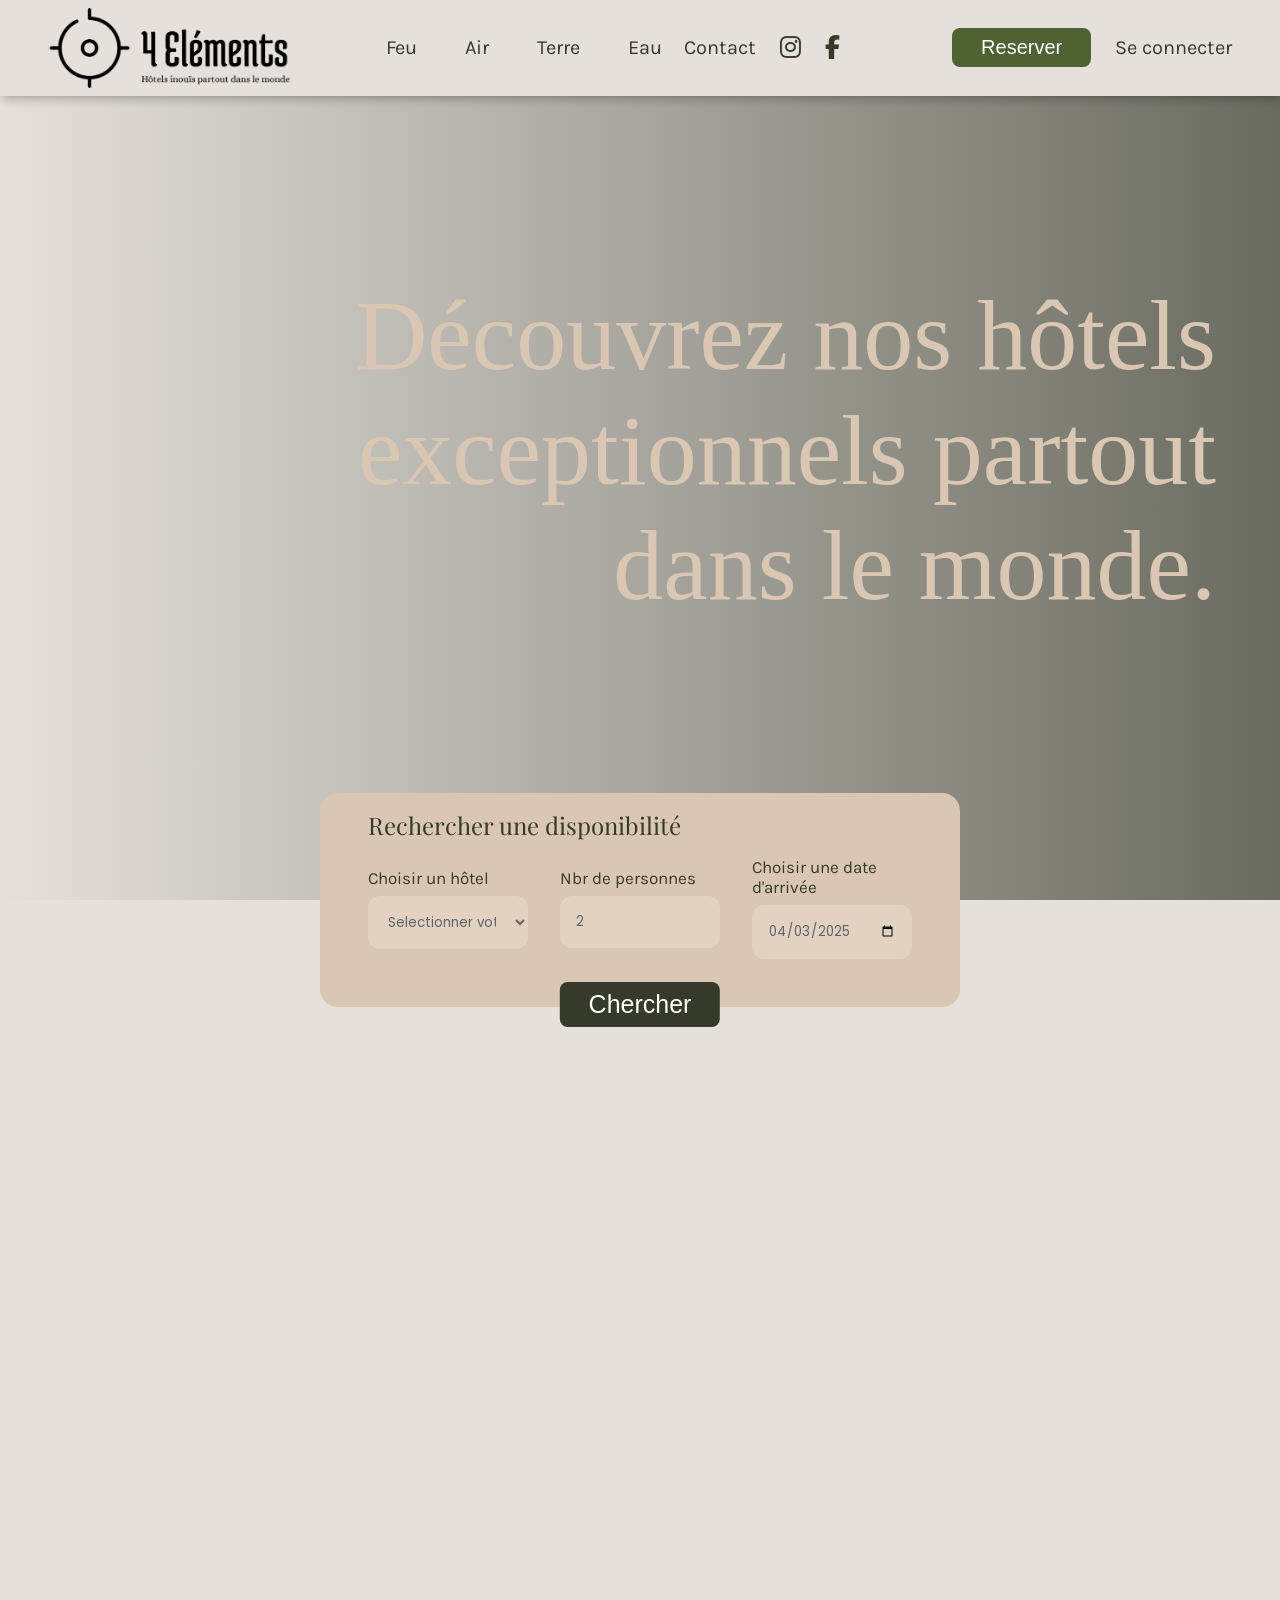
==== index.html @ 70a09e42 "Premier commit" ====
<!DOCTYPE html>
<html lang="fr">

<head>
	<meta charset="UTF-8">
	<meta name="viewport" content="width=device-width, initial-scale=1.0">
	<title>Examen final Front-End</title>
	<meta name="description" content="Découvrez les hôtels d'exceptions 4 Éléments.">
	<link rel="icon" href="assets/favicon.ico" type="image/x-icon" />
	<link rel="stylesheet" href="assets/css/main.css">
	<link rel="icon" href="./assets/images/ui/favicon.svg" type="image/svg+xml">
	<link rel="stylesheet" href="https://cdnjs.cloudflare.com/ajax/libs/font-awesome/6.5.0/css/all.min.css">

</head>

<body>
	<header id="header">
		<div class="header-left">
			<img src="./assets/images/ui/logo-noir.png" alt="logo (4 elements hotels inouïs partout dans le monde) de couleur noir" title="Retour à l'accueil">
			
			<div class="burger" id="burger-btn" aria-label="Menu mobile" aria-expanded="false">
				<span></span>
				<span></span>
				<span></span>
			</div>
		  
			<nav>
				<div class="close-btn">&times;</div>
			  	<ul>
					<li><a href="./pages/feu.html" title="Hotel Feu">Feu</a></li>
					<li><a href="./pages/air.html" title="Hotel Air">Air</a></li>
					<li><a href="./pages/terre.html" title="Hotel Terre">Terre</a></li>
					<li><a href="./pages/eau.html" title="Hotel Eau">Eau</a></li>
			  	</ul>
			</nav>
		</div>
		  
		<div class="header-right">
			<div class="social">
				<a href="./pages/contact.html" title="Nous contacter">Contact</a>
				<a href="#" title="Suivez-nous sur Instagram"><i class="fab fa-instagram"></i></a>
				<a href="#" title="Rejoignez-nous sur Facebook"><i class="fab fa-facebook-f"></i></a>
			</div>
			<div class="user-action">
				<button class="secondary-btn">Reserver</button>
				<a href="#">Se connecter</a>
			</div>
		</div>
	</header>

	<main>

		<section class="hero">
			<div class="container">
				<video autoplay muted loop id="hero-video">
					<source src="./assets/video/home.mp4">
				</video>
				<div class="title">
					<h1>Découvrez nos hôtels exceptionnels partout dans le monde.</h1>	
				</div>
			</div>

			<div class="hero-search">
				<div class="serch-box">
					<h2><strong>Rechercher une disponibilité</strong></h2>
					<form action="">
						<div class="form-group">
						<label for="hotel">Choisir un hôtel</label>
						<select name="hotel" id="hotel">
							<option value="" disabled selected hidden>Selectionner votre Hotel</option>
							<option value="terre">Hôtel feu</option>
							<option value="air">Hôtel air</option>
							<option value="terre">Hôtel terre</option>
							<option value="eau">Hôtel eau</option>
						</select>
						</div>
					
						<div class="form-group">
						<label for="persons" id="personnes">Nbr de personnes</label>
						<input type="number" id="persons" name="persons" value="2" min="1">
						</div>
					
						<div class="form-group">
						<label for="arrival">Choisir une date d'arrivée</label>
						<input type="date" id="arrival" name="arrival" value="2025-04-03">
						</div>
					</form>
					<button type="submit" class="primary-btn">Chercher</button>
				</div>
			</div>
	</section>


	</main>

	<script src="./script.js"></script>

</body>

</html>
---- assets/css/main.css ----
@font-face {
  font-family: "Karla";
  src: url("../../assets/fonts/Karla/Karla-VariableFont_wght.ttf");
}
@font-face {
  font-family: "Karla-Italic";
  src: url("../../assets/fonts/Playfair-Display/PlayfairDisplay-Italic-VariableFont_wght.ttf");
}
@font-face {
  font-family: "Playfair";
  src: url("../../assets/fonts/Playfair-Display/PlayfairDisplay-VariableFont_wght.ttf");
}
@font-face {
  font-family: "Playfair-Italic";
  src: url("../../assets/fonts/Playfair-Display/PlayfairDisplay-Italic-VariableFont_wght.ttf");
}
@font-face {
  font-family: "Poppins";
  src: url("../../assets/fonts/Poppins/Poppins-Regular.ttf");
}
* {
  margin: 0;
  padding: 0;
  box-sizing: border-box;
  font-weight: normal;
  text-decoration: none;
}

a {
  color: inherit;
}

body {
  color: #363A2B;
  background-color: #E5E0DC;
}

header {
  display: flex;
  flex-direction: row;
  justify-content: space-between;
  align-items: center;
  gap: 0;
  font-family: "Karla";
  font-size: 20px;
  color: #363A2B;
  position: fixed;
  top: 0;
  width: 100%;
  z-index: 1000;
  padding: 0.5rem 3rem;
  background-color: #E5E0DC;
  box-shadow: 2px 2px 10px rgba(0, 0, 0, 0.3);
  transition: transform 0.3s ease;
}
header.hide {
  transform: translateY(-100%);
}
header .header-left {
  display: flex;
  flex-direction: row;
  justify-content: center;
  align-items: center;
  gap: 3rem;
}
header .header-left img {
  max-height: 80px;
}
header .header-left nav ul {
  display: flex;
  flex-direction: row;
  justify-content: space-between;
  align-items: center;
  gap: 3rem;
}
header .header-left nav ul li {
  list-style: none;
}
header .header-left nav ul li a {
  position: relative;
  text-decoration: none;
  color: inherit;
  transition: color 0.3s ease;
}
header .header-left nav ul li a::after {
  content: "";
  position: absolute;
  bottom: -2px;
  left: 0;
  width: 0;
  height: 2px;
  background-color: #4F6234;
  transition: width 0.5s ease;
}
header .header-left nav ul li a:hover::after {
  width: 100%;
}
header .header-left .close-btn {
  display: none;
}
header .header-right {
  display: flex;
  flex-direction: row;
  justify-content: center;
  align-items: center;
  gap: 7rem;
}
header .header-right .social {
  display: flex;
  flex-direction: row;
  justify-content: center;
  align-items: center;
  gap: 1.5rem;
}
header .header-right .social a {
  text-decoration: none;
}
header .header-right .social a i {
  font-size: 1.5rem;
}
header .header-right .user-action {
  display: flex;
  flex-direction: row;
  justify-content: center;
  align-items: center;
  gap: 1.5rem;
}
header .header-right a {
  position: relative;
  text-decoration: none;
  color: inherit;
  transition: color 0.3s ease;
}
header .header-right a::after {
  content: "";
  position: absolute;
  bottom: -2px;
  left: 0;
  width: 0;
  height: 2px;
  background-color: #4F6234;
  transition: width 0.5s ease;
}
header .header-right a:hover::after {
  width: 100%;
}

@media screen and (max-width: 1260px) {
  header {
    display: flex;
    flex-direction: row;
    justify-content: center;
    align-items: center;
    gap: 0;
    padding: 4rem;
    background: none;
    box-shadow: none;
  }
  header .header-left {
    width: 100%;
    justify-content: space-between;
  }
  header .header-left img {
    display: none;
  }
  header .header-left nav {
    position: fixed;
    top: 0;
    left: -100%;
    width: 30vw;
    background-color: #E5E0DC;
    transition: left 0.3s ease;
    padding: 3rem 2rem;
    z-index: 9999;
    border-top-right-radius: 25px;
    border-bottom-right-radius: 25px;
    display: flex;
    flex-direction: column;
    justify-content: flex-start;
    align-items: flex-start;
  }
  header .header-left nav ul {
    flex-direction: column;
    align-items: flex-start;
    width: 100%;
    margin-top: 3rem;
  }
  header .header-left nav ul li {
    width: 100%;
    margin-bottom: 2rem;
  }
  header .header-left nav ul li a {
    font-size: 2rem;
    display: block;
    color: #363A2B;
  }
  header .header-left .close-btn {
    align-self: flex-start;
    font-size: 3rem;
    cursor: pointer;
    color: #363A2B;
  }
  header .header-left .burger {
    display: block;
    cursor: pointer;
    z-index: 10000;
  }
  header .header-left .burger span {
    display: block;
    width: 25px;
    height: 3px;
    background-color: #E5E0DC;
    margin: 5px 0;
    transition: 0.3s;
  }
  header .header-left.open nav {
    left: 0;
  }
  header .header-right {
    color: #E5E0DC;
  }
  header .header-right a:first-child {
    display: none;
  }
  header .header-right .user-action {
    display: none;
  }
}
.hero-search {
  position: absolute;
  bottom: 0;
  left: 50%;
  transform: translate(-50%, 50%);
  background-color: #D9C7B3;
  border-radius: 18px;
  padding: 1rem 3rem;
  width: 50%;
  z-index: 2;
}
.hero-search .serch-box {
  position: relative;
}
.hero-search .serch-box h2 {
  font-family: "Playfair";
  margin-bottom: 1rem;
}
.hero-search .serch-box form {
  display: flex;
  flex-direction: row;
  justify-content: center;
  align-items: center;
  gap: 2rem;
}
.hero-search .serch-box form .form-group {
  display: flex;
  flex-direction: column;
  justify-content: center;
  align-items: flex-start;
  gap: 0.5rem;
  font-family: "Karla";
  font-size: 17px;
  flex: 1;
  margin-bottom: 2rem;
}
.hero-search .serch-box form .form-group select, .hero-search .serch-box form .form-group input {
  background-color: #E1D2C2;
  border: none;
  padding: 1rem;
  border-radius: 12px;
  width: 100%;
  color: #656366;
  font-family: "Poppins";
  transition: 0.3s ease;
}
.hero-search .serch-box form .form-group select:hover, .hero-search .serch-box form .form-group input:hover {
  box-shadow: 2px 2px 10px rgba(0, 0, 0, 0.3);
}
.hero-search .serch-box form .form-group select:first-of-type {
  cursor: pointer;
}

@media screen and (max-width: 768px) {
  .hero-search {
    width: 75%;
  }
  .hero-search .serch-box form {
    display: flex;
    flex-direction: column;
    justify-content: center;
    align-items: center;
    gap: 0;
  }
}
.primary-btn {
  background-color: #363A2B;
  border: none;
  padding: 0.5rem 1.8rem;
  border-radius: 8px;
  color: #FFFFFF;
  cursor: pointer;
  transition: color 0.3s ease, background-color 0.5s ease;
  position: absolute;
  bottom: 0;
  left: 50%;
  transform: translate(-50%, 80%);
  font-size: 25px;
}
.primary-btn:hover {
  background-color: #4F6234;
}

.secondary-btn {
  background-color: #4F6234;
  border: none;
  padding: 0.5rem 1.8rem;
  border-radius: 8px;
  color: #FFFFFF;
  font-size: 20px;
  cursor: pointer;
  transition: color 0.3s ease, background-color 0.5s ease;
}
.secondary-btn:hover {
  background-color: #363A2B;
}

.hero {
  position: relative;
  width: 100%;
  height: 100vh;
  margin-bottom: 100rem;
}
.hero #hero-video {
  position: absolute;
  width: 100%;
  height: 100%;
  object-fit: cover;
}
.hero::after {
  content: "";
  position: absolute;
  inset: 0;
  background: linear-gradient(to left, rgba(54, 58, 43, 0.7), rgba(0, 0, 0, 0));
  pointer-events: none;
  z-index: 1;
}
.hero .title {
  position: absolute;
  top: 50%;
  left: 50%;
  transform: translate(-40%, -50%);
  text-align: right;
  width: 75vw;
  color: white;
  z-index: 2;
}
.hero .title h1 {
  font-size: 100px;
  color: #D9C7B3;
}
.hero .title p {
  font-size: 1.5rem;
}

@media screen and (max-width: 768px) {
  .hero .title {
    left: 50%;
    transform: translate(-50%, -50%);
    text-align: center;
    width: 60vw;
    line-height: 1.5;
  }
  .hero .title h1 {
    font-size: 50px;
  }
}

/*# sourceMappingURL=main.css.map */
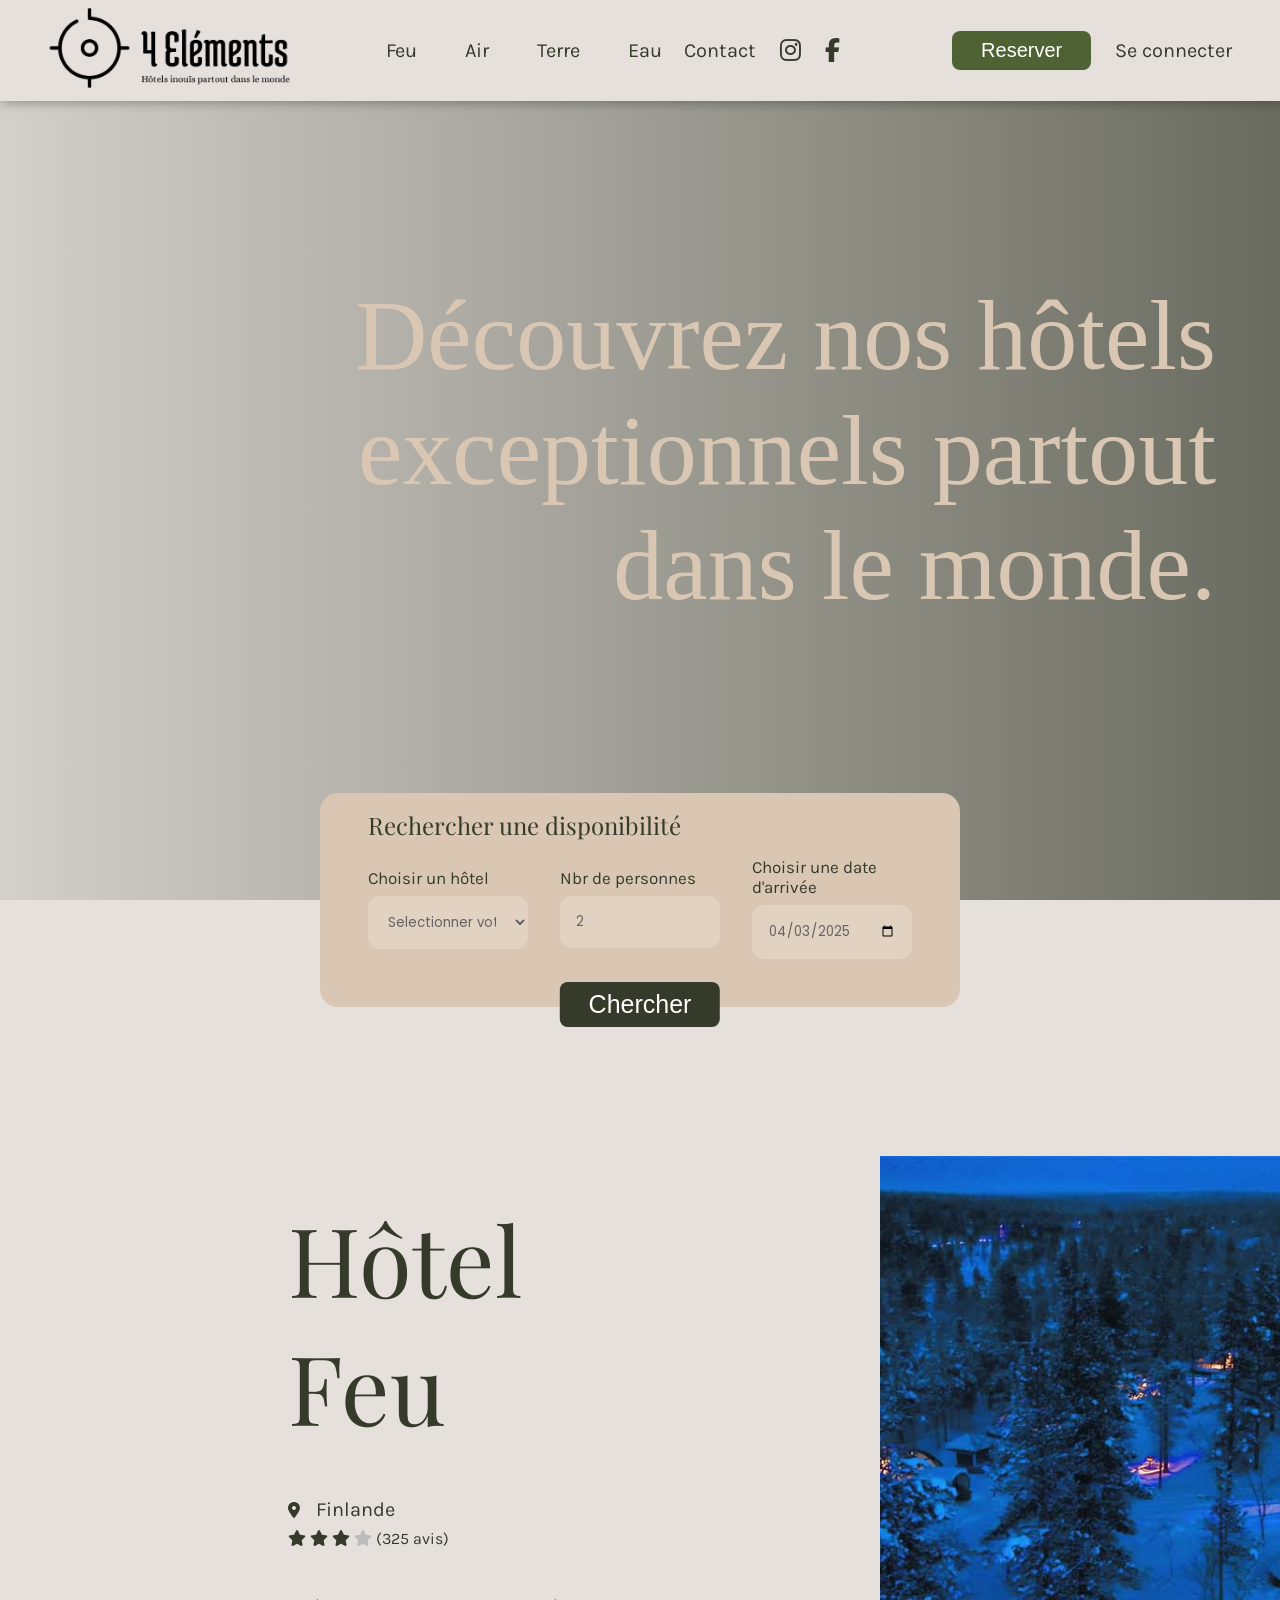
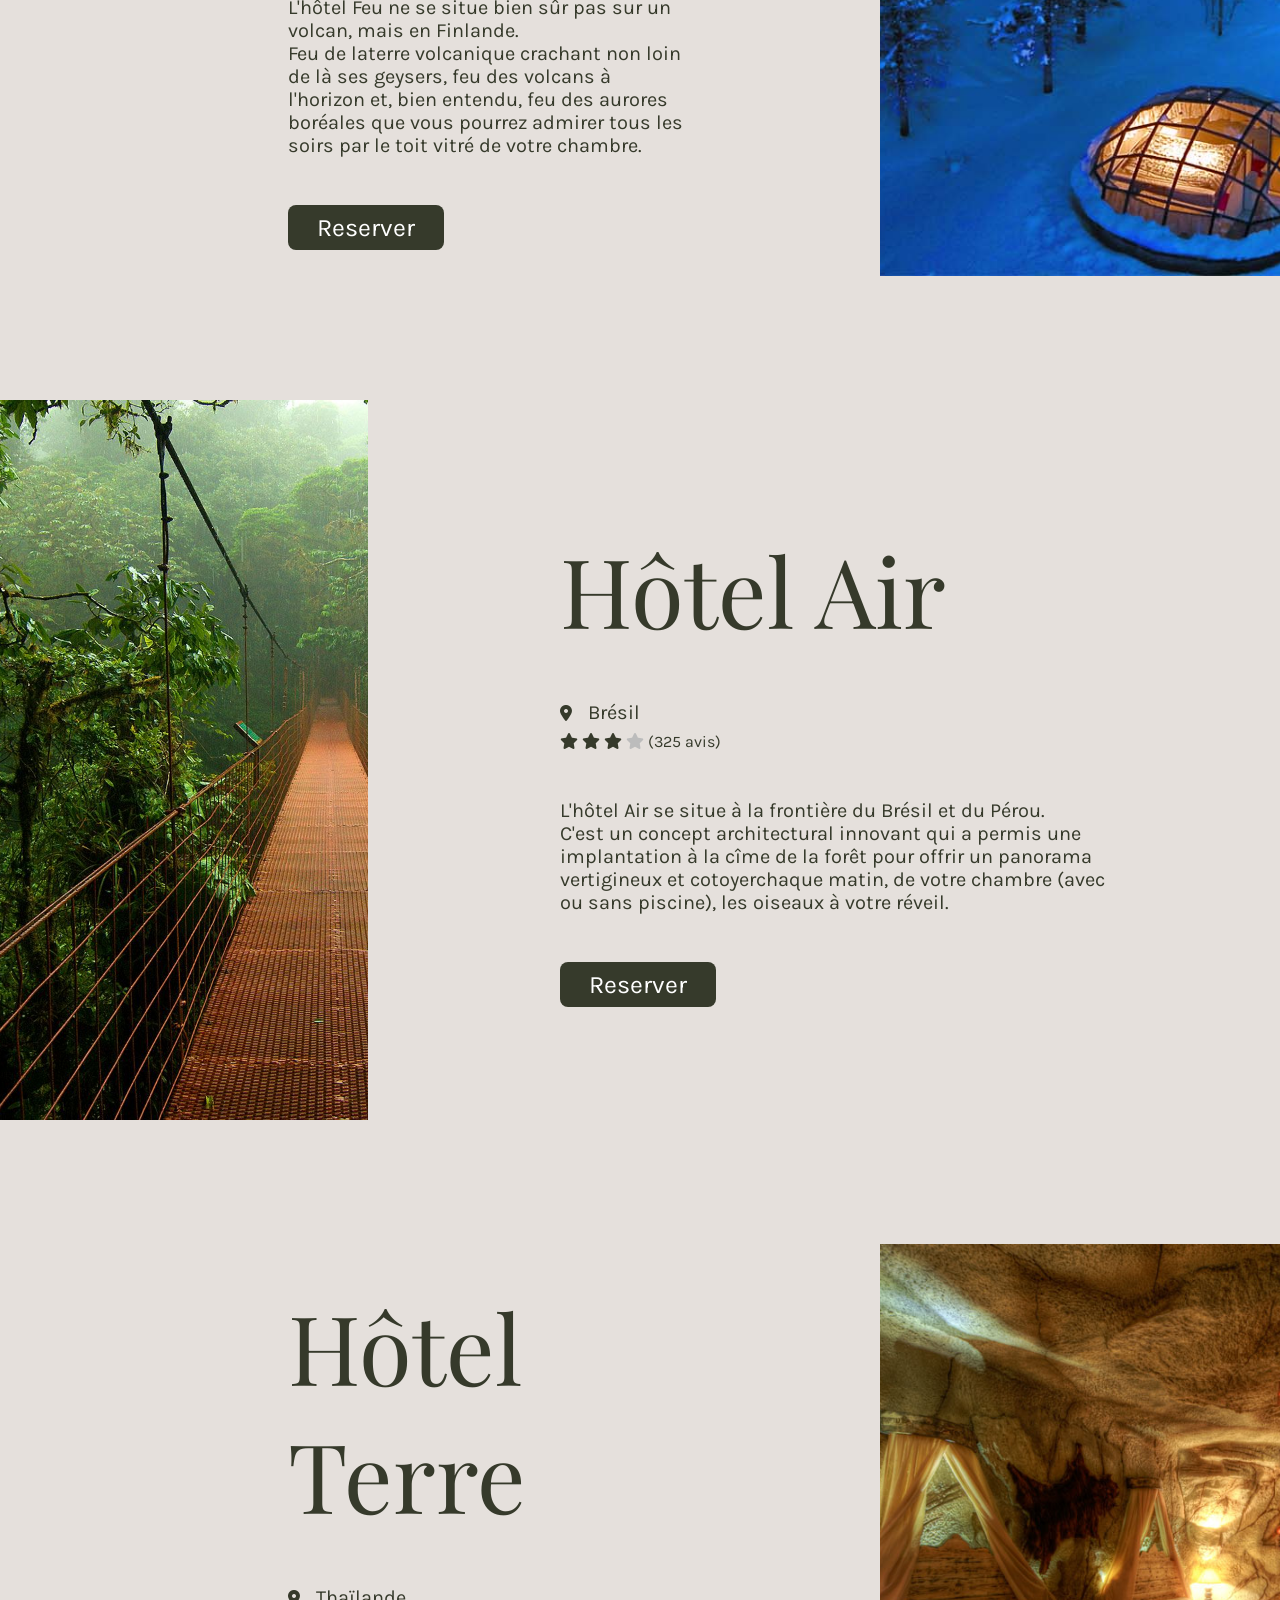
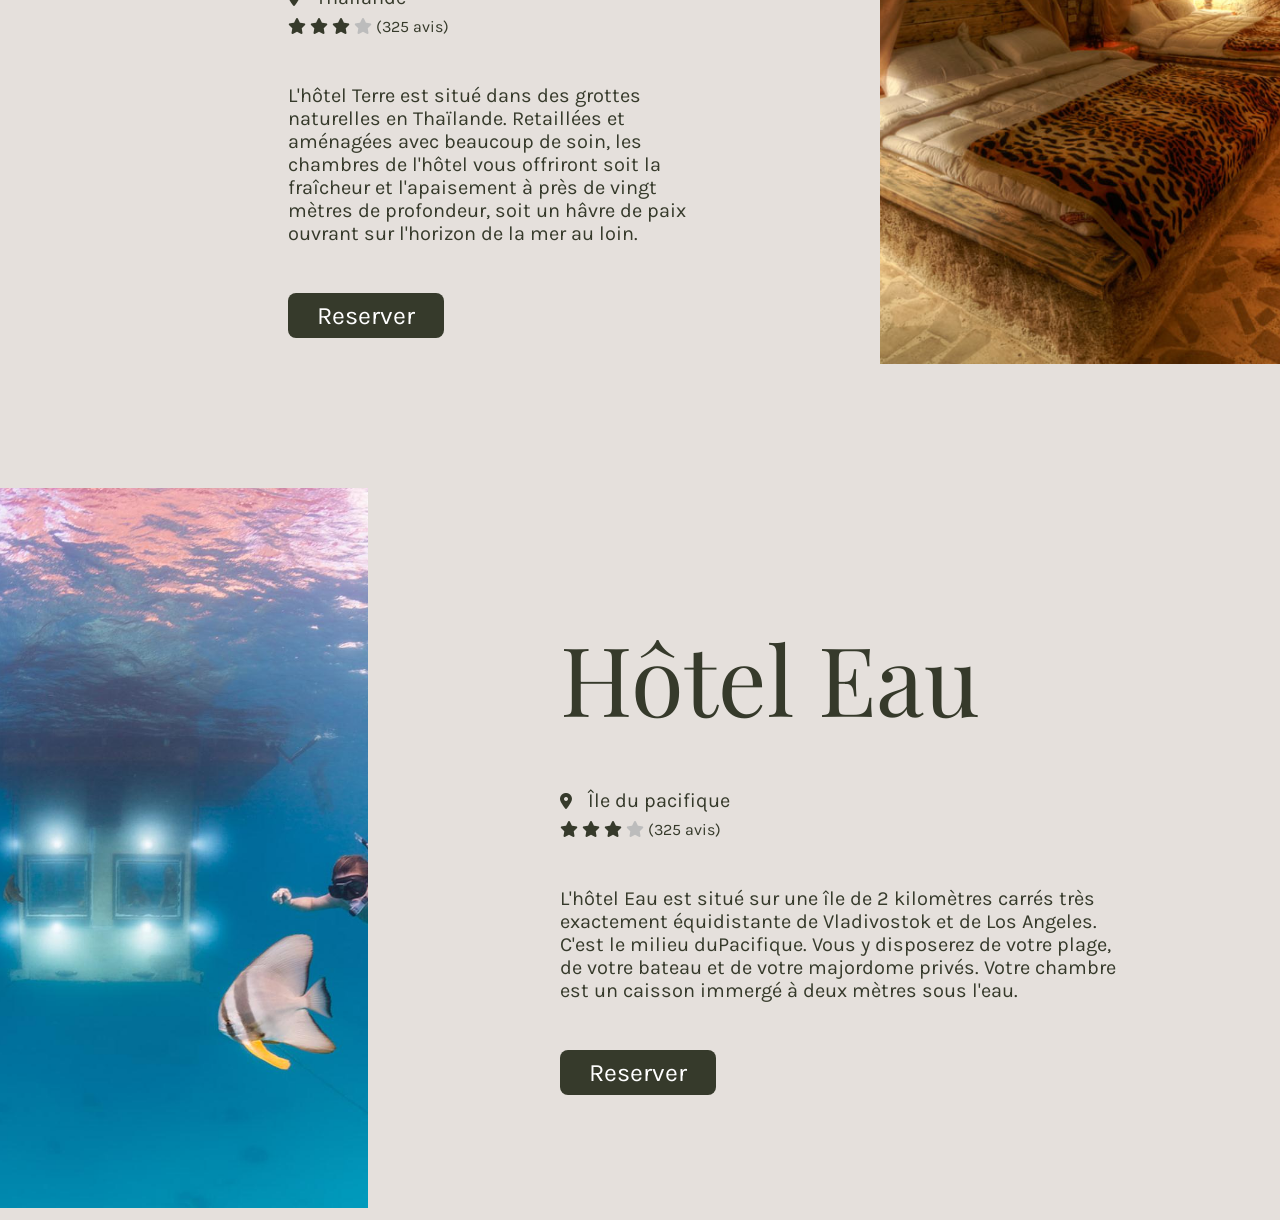
==== commit 59bdd5fe: "Avancement du projet 4 Éléments : correction du scroll horizontal, apparition de la scrollbar, fix a" ====
--- a/index.html
+++ b/index.html
@@ -16,7 +16,9 @@
 <body>
 	<header id="header">
 		<div class="header-left">
-			<img src="./assets/images/ui/logo-noir.png" alt="logo (4 elements hotels inouïs partout dans le monde) de couleur noir" title="Retour à l'accueil">
+			<a href="./index.html">
+				<img src="./assets/images/ui/logo-noir.png" alt="logo (4 elements hotels inouïs partout dans le monde) de couleur noir" title="Retour à l'accueil">
+			</a>
 			
 			<div class="burger" id="burger-btn" aria-label="Menu mobile" aria-expanded="false">
 				<span></span>
@@ -55,7 +57,7 @@
 				<video autoplay muted loop id="hero-video">
 					<source src="./assets/video/home.mp4">
 				</video>
-				<div class="title">
+				<div class="title" id="reservation">
 					<h1>Découvrez nos hôtels exceptionnels partout dans le monde.</h1>	
 				</div>
 			</div>
@@ -65,31 +67,164 @@
 					<h2><strong>Rechercher une disponibilité</strong></h2>
 					<form action="">
 						<div class="form-group">
-						<label for="hotel">Choisir un hôtel</label>
-						<select name="hotel" id="hotel">
-							<option value="" disabled selected hidden>Selectionner votre Hotel</option>
-							<option value="terre">Hôtel feu</option>
-							<option value="air">Hôtel air</option>
-							<option value="terre">Hôtel terre</option>
-							<option value="eau">Hôtel eau</option>
-						</select>
+							<label for="hotel">Choisir un hôtel</label>
+							<select name="hotel" id="hotel">
+								<option value="" disabled selected hidden>Selectionner votre Hotel</option>
+								<option value="terre">Hôtel feu</option>
+								<option value="air">Hôtel air</option>
+								<option value="terre">Hôtel terre</option>
+								<option value="eau">Hôtel eau</option>
+							</select>
 						</div>
 					
 						<div class="form-group">
-						<label for="persons" id="personnes">Nbr de personnes</label>
-						<input type="number" id="persons" name="persons" value="2" min="1">
+							<label for="persons" id="personnes">Nbr de personnes</label>
+							<input type="number" id="persons" name="persons" value="2" min="1">
 						</div>
 					
 						<div class="form-group">
-						<label for="arrival">Choisir une date d'arrivée</label>
-						<input type="date" id="arrival" name="arrival" value="2025-04-03">
+							<label for="arrival">Choisir une date d'arrivée</label>
+							<input type="date" id="arrival" name="arrival" value="2025-04-03">
 						</div>
 					</form>
-					<button type="submit" class="primary-btn">Chercher</button>
-				</div>
-			</div>
-	</section>
-
+					<button class="primary-btn">Chercher</button>
+				</div>
+			</div>
+	</section>
+
+	<section>
+		<article class="hotel-card">
+			<div class="hotel-container">
+				<div class="hotel-info">
+					<h2 class="hotel-name">Hôtel Feu</h2>
+				</div>
+				<div class="hotel-rating" aria-label="Note de l'hôtel : 3 sur 4">
+					<div class="hotel-location">
+						<i class="fa-solid fa-location-dot"></i>
+						<p>Finlande</p>
+					</div>
+					<div class="dots">		
+						<i class="fa-solid fa-star"></i>
+						<i class="fa-solid fa-star"></i>
+						<i class="fa-solid fa-star"></i>
+						<i class="fa-solid fa-star not"></i>
+						<span>(325 avis)</span>		
+					</div>
+				</div>
+				<div>			
+					<p class="hotel-description">
+					L'hôtel Feu ne se situe bien sûr pas sur un volcan, mais en Finlande.</p>
+					<p>Feu de laterre volcanique crachant non loin de là ses geysers, feu des volcans à l'horizon et, bien entendu, feu des aurores boréales que vous pourrez admirer tous les soirs par le toit vitré de votre chambre.</p>
+				</div>
+				<a href="#reservation" class="primary-btn">Reserver</a>
+			</div>
+			<div class="carousel">
+				<img src="./assets/images/hotels/feu/igloos-laponie.jpg" alt="Igloos éclairés la nuit au milieu d'une forêt enneigée" class="carousel-img">				
+				<img src="./assets/images/hotels/feu/nuit-nordique.jpg" alt="Chalet nordique sous la neige avec aurores boréales dans le ciel" class="carousel-img">
+				<img src="./assets/images/hotels/feu/village-igloos.jpg" alt="Village d'igloos éclairés en pleine forêt enneigée au crépuscule" class="carousel-img">
+			  </div>					
+		</article>
+	</section>
+
+
+	<!-- CARD REVERSE -->
+	<section>
+		<article class="hotel-card-reverse">
+			<div class="carousel">
+				<img src="./assets/images/hotels/air/pont-suspendu-jungle.jpg" alt="Traversée d'un pont suspendu au cœur de la jungle" class="carousel-img">
+				<img src="./assets/images/hotels/air/tour-amazonie.jpg" alt="Hôtel perché en pleine canopée de la forêt amazonienne" class="carousel-img">				
+			</div>			
+			<div class="hotel-container">
+				<div class="hotel-info">
+					<h2 class="hotel-name">Hôtel Air</h2>
+				</div>
+				<div class="hotel-rating" aria-label="Note de l'hôtel : 3 sur 4">
+					<div class="hotel-location">
+						<i class="fa-solid fa-location-dot"></i>
+						<p>Brésil</p>
+					</div>
+					<div class="dots">		
+						<i class="fa-solid fa-star"></i>
+						<i class="fa-solid fa-star"></i>
+						<i class="fa-solid fa-star"></i>
+						<i class="fa-solid fa-star not"></i>
+						<span>(325 avis)</span>		
+					</div>
+				</div>
+				<div>			
+					<p class="hotel-description">
+						L'hôtel Air se situe à la frontière du Brésil et du Pérou.</p>
+						<p>C'est un concept architectural innovant qui a permis une implantation à la cîme de la forêt pour offrir un panorama vertigineux et cotoyerchaque matin, de votre chambre (avec ou sans piscine), les oiseaux à votre réveil.</p>
+				</div>
+				<a href="#reservation" class="primary-btn">Reserver</a>
+			</div>
+		</article>
+	</section>
+
+	<section>
+		<article class="hotel-card">
+			<div class="hotel-container">
+				<div class="hotel-info">
+					<h2 class="hotel-name">Hôtel Terre</h2>
+				</div>
+				<div class="hotel-rating" aria-label="Note de l'hôtel : 3 sur 4">
+					<div class="hotel-location">
+						<i class="fa-solid fa-location-dot"></i>
+						<p>Thaïlande</p>
+					</div>
+					<div class="dots">		
+						<i class="fa-solid fa-star"></i>
+						<i class="fa-solid fa-star"></i>
+						<i class="fa-solid fa-star"></i>
+						<i class="fa-solid fa-star not"></i>
+						<span>(325 avis)</span>		
+					</div>
+				</div>
+				<div>			
+					<p class="hotel-description">
+						L'hôtel Terre est situé dans des grottes naturelles en Thaïlande. Retaillées et aménagées avec beaucoup de soin, les chambres de l'hôtel vous offriront soit la fraîcheur et l'apaisement à près de vingt mètres de profondeur, soit un hâvre de paix ouvrant sur l'horizon de la mer au loin.</p>
+				</div>
+				<a href="#reservation" class="primary-btn">Reserver</a>
+			</div>
+			<div class="carousel">
+				<img src="./assets/images/hotels/terre/chambre-safari.jpg" alt="Chambre dans la roche avec lits doubles et ambiance safari chaleureuse" class="carousel-img">				
+				<img src="./assets/images/hotels/terre/table-chandelles.jpg" alt="Table romantique dressée dans une grotte avec chandelles et fleurs" class="carousel-img">
+
+			  </div>					
+		</article>
+	</section>
+
+	<section>
+		<article class="hotel-card-reverse">
+			<div class="carousel">
+				<img src="./assets/images/hotels/eau/plongée-sous-marine.jpg" alt="Hôtel perché en pleine canopée de la forêt amazonienne" class="carousel-img">
+				<img src="./assets/images/hotels/eau/chambre-aquarium.jpg" alt="Traversée d'un pont suspendu au cœur de la jungle" class="carousel-img">
+			</div>			
+			<div class="hotel-container">
+				<div class="hotel-info">
+					<h2 class="hotel-name">Hôtel Eau</h2>
+				</div>
+				<div class="hotel-rating" aria-label="Note de l'hôtel : 3 sur 4">
+					<div class="hotel-location">
+						<i class="fa-solid fa-location-dot"></i>
+						<p>Île du pacifique</p>
+					</div>
+					<div class="dots">		
+						<i class="fa-solid fa-star"></i>
+						<i class="fa-solid fa-star"></i>
+						<i class="fa-solid fa-star"></i>
+						<i class="fa-solid fa-star not"></i>
+						<span>(325 avis)</span>		
+					</div>
+				</div>
+				<div>			
+					<p class="hotel-description">
+						L'hôtel Eau est situé sur une île de 2 kilomètres carrés très exactement équidistante de Vladivostok et de Los Angeles. C'est le milieu duPacifique. Vous y disposerez de votre plage, de votre bateau et de votre majordome privés. Votre chambre est un caisson immergé à deux mètres sous l'eau.</p>
+				</div>
+				<a href="#reservation" class="primary-btn">Reserver</a>
+			</div>
+		</article>
+	</section>
 
 	</main>
 
--- a/assets/css/main.css
+++ b/assets/css/main.css
@@ -26,13 +26,28 @@
   text-decoration: none;
 }
 
+* {
+  margin: 0;
+  padding: 0;
+  box-sizing: border-box;
+}
+
 a {
   color: inherit;
+}
+
+html {
+  overflow-x: hidden;
+  scroll-behavior: smooth;
 }
 
 body {
   color: #363A2B;
   background-color: #E5E0DC;
+}
+
+p {
+  font-size: 20px;
 }
 
 header {
@@ -278,6 +293,12 @@
 .hero-search .serch-box form .form-group select:first-of-type {
   cursor: pointer;
 }
+.hero-search .serch-box .primary-btn {
+  position: absolute;
+  bottom: 0;
+  left: 50%;
+  transform: translate(-50%, 80%);
+}
 
 @media screen and (max-width: 768px) {
   .hero-search {
@@ -299,10 +320,6 @@
   color: #FFFFFF;
   cursor: pointer;
   transition: color 0.3s ease, background-color 0.5s ease;
-  position: absolute;
-  bottom: 0;
-  left: 50%;
-  transform: translate(-50%, 80%);
   font-size: 25px;
 }
 .primary-btn:hover {
@@ -323,11 +340,151 @@
   background-color: #363A2B;
 }
 
+.hotel-card {
+  width: 100vw;
+  overflow: hidden;
+  font-family: "Karla";
+  display: flex;
+  flex-direction: row;
+  justify-content: center;
+  align-items: center;
+  gap: 12rem;
+  margin-top: 7rem;
+  padding-left: 18rem;
+}
+.hotel-card .hotel-container {
+  display: flex;
+  flex-direction: column;
+  justify-content: center;
+  align-items: flex-start;
+  gap: 3rem;
+  width: 50%;
+}
+.hotel-card .hotel-container .hotel-name {
+  font-size: 96px;
+  font-family: "Playfair";
+}
+.hotel-card .hotel-container .hotel-rating {
+  display: flex;
+  flex-direction: column;
+  justify-content: center;
+  align-items: flex-start;
+  gap: 0.5rem;
+}
+.hotel-card .hotel-container .hotel-rating .hotel-location {
+  display: flex;
+  flex-direction: row;
+  justify-content: flex-start;
+  align-items: center;
+  gap: 1rem;
+}
+.hotel-card .hotel-container .hotel-rating .not {
+  color: #BCBCBC;
+}
+.hotel-card .carousel {
+  display: flex;
+  flex-direction: row;
+  justify-content: flex-start;
+  align-items: flex-start;
+  gap: 2rem;
+  overflow-x: auto;
+  overflow-y: hidden;
+  scroll-behavior: smooth;
+  max-width: 50%;
+  width: 50%;
+  padding-bottom: 12px;
+}
+.hotel-card .carousel::-webkit-scrollbar {
+  height: 10px;
+}
+.hotel-card .carousel::-webkit-scrollbar-thumb {
+  border-radius: 10px;
+  background-color: #363A2B;
+}
+.hotel-card .carousel::-webkit-scrollbar-thumb:hover {
+  background-color: #4F6234;
+}
+.hotel-card .carousel .carousel-img {
+  flex: 0 0;
+  width: 600px;
+  height: 80vh;
+  object-fit: cover;
+}
+
+.hotel-card-reverse {
+  width: 100vw;
+  font-family: "Karla";
+  display: flex;
+  flex-direction: row;
+  justify-content: center;
+  align-items: center;
+  gap: 12rem;
+  margin-top: 7rem;
+  padding-right: 10rem;
+}
+.hotel-card-reverse .hotel-container {
+  display: flex;
+  flex-direction: column;
+  justify-content: center;
+  align-items: flex-start;
+  gap: 3rem;
+  width: 50%;
+}
+.hotel-card-reverse .hotel-container .hotel-name {
+  font-size: 96px;
+  font-family: "Playfair";
+  white-space: nowrap;
+}
+.hotel-card-reverse .hotel-container .hotel-rating {
+  display: flex;
+  flex-direction: column;
+  justify-content: center;
+  align-items: flex-start;
+  gap: 0.5rem;
+}
+.hotel-card-reverse .hotel-container .hotel-rating .hotel-location {
+  display: flex;
+  flex-direction: row;
+  justify-content: flex-start;
+  align-items: center;
+  gap: 1rem;
+}
+.hotel-card-reverse .hotel-container .hotel-rating .not {
+  color: #BCBCBC;
+}
+.hotel-card-reverse .carousel {
+  display: flex;
+  gap: 2rem;
+  overflow-x: auto;
+  overflow-y: hidden;
+  padding-bottom: 12px;
+  flex: 1 1 0%;
+  min-width: 0;
+  width: 50%;
+  max-width: 50%;
+}
+.hotel-card-reverse .carousel::-webkit-scrollbar {
+  height: 10px;
+}
+.hotel-card-reverse .carousel::-webkit-scrollbar-thumb {
+  background-color: #363A2B;
+  border-radius: 10px;
+}
+.hotel-card-reverse .carousel::-webkit-scrollbar-thumb:hover {
+  background-color: #4F6234;
+}
+.hotel-card-reverse .carousel .carousel-img {
+  flex: 0 0;
+  min-width: 600px;
+  height: 80vh;
+  object-fit: cover;
+}
+
 .hero {
   position: relative;
   width: 100%;
   height: 100vh;
-  margin-bottom: 100rem;
+  margin-bottom: 16rem;
 }
 .hero #hero-video {
   position: absolute;
@@ -339,8 +496,7 @@
   content: "";
   position: absolute;
   inset: 0;
-  background: linear-gradient(to left, rgba(54, 58, 43, 0.7), rgba(0, 0, 0, 0));
-  pointer-events: none;
+  background: linear-gradient(to left, rgba(54, 58, 43, 0.7), rgba(54, 58, 43, 0.1));
   z-index: 1;
 }
 .hero .title {
@@ -350,7 +506,6 @@
   transform: translate(-40%, -50%);
   text-align: right;
   width: 75vw;
-  color: white;
   z-index: 2;
 }
 .hero .title h1 {
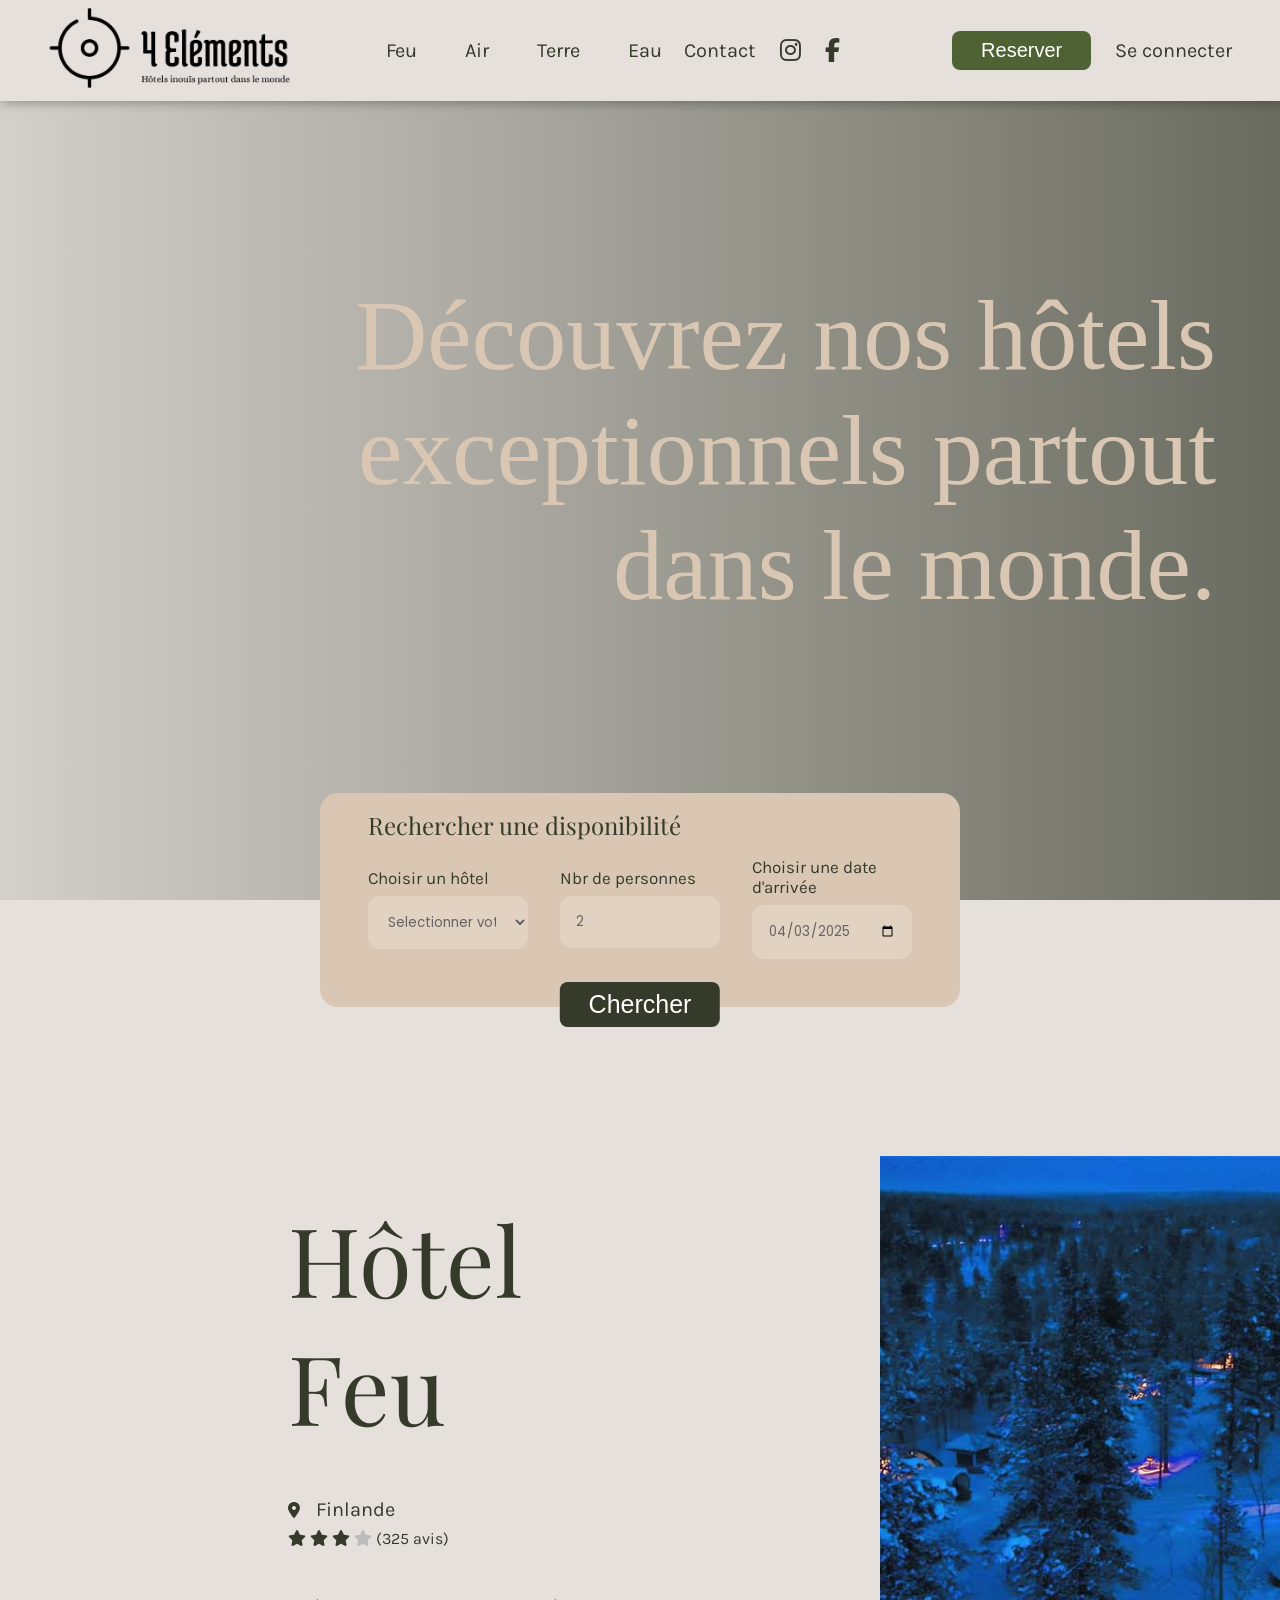
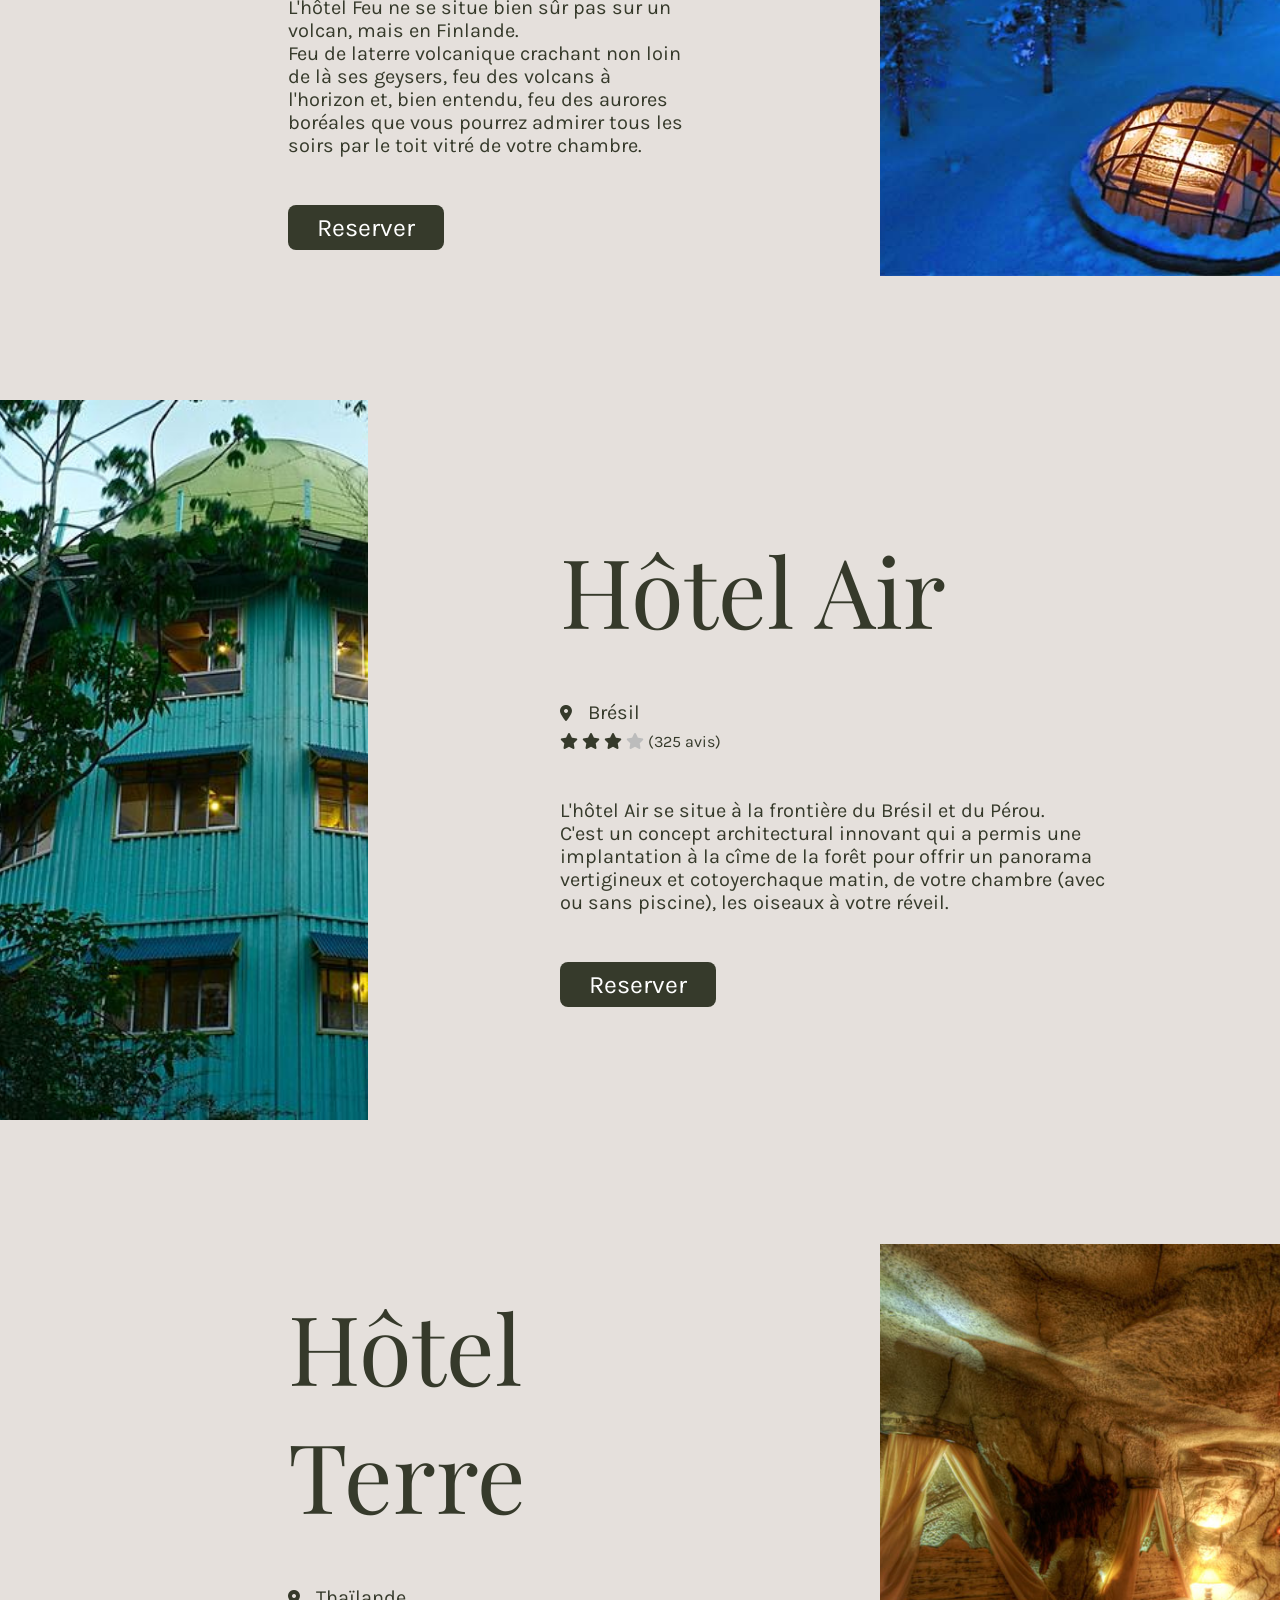
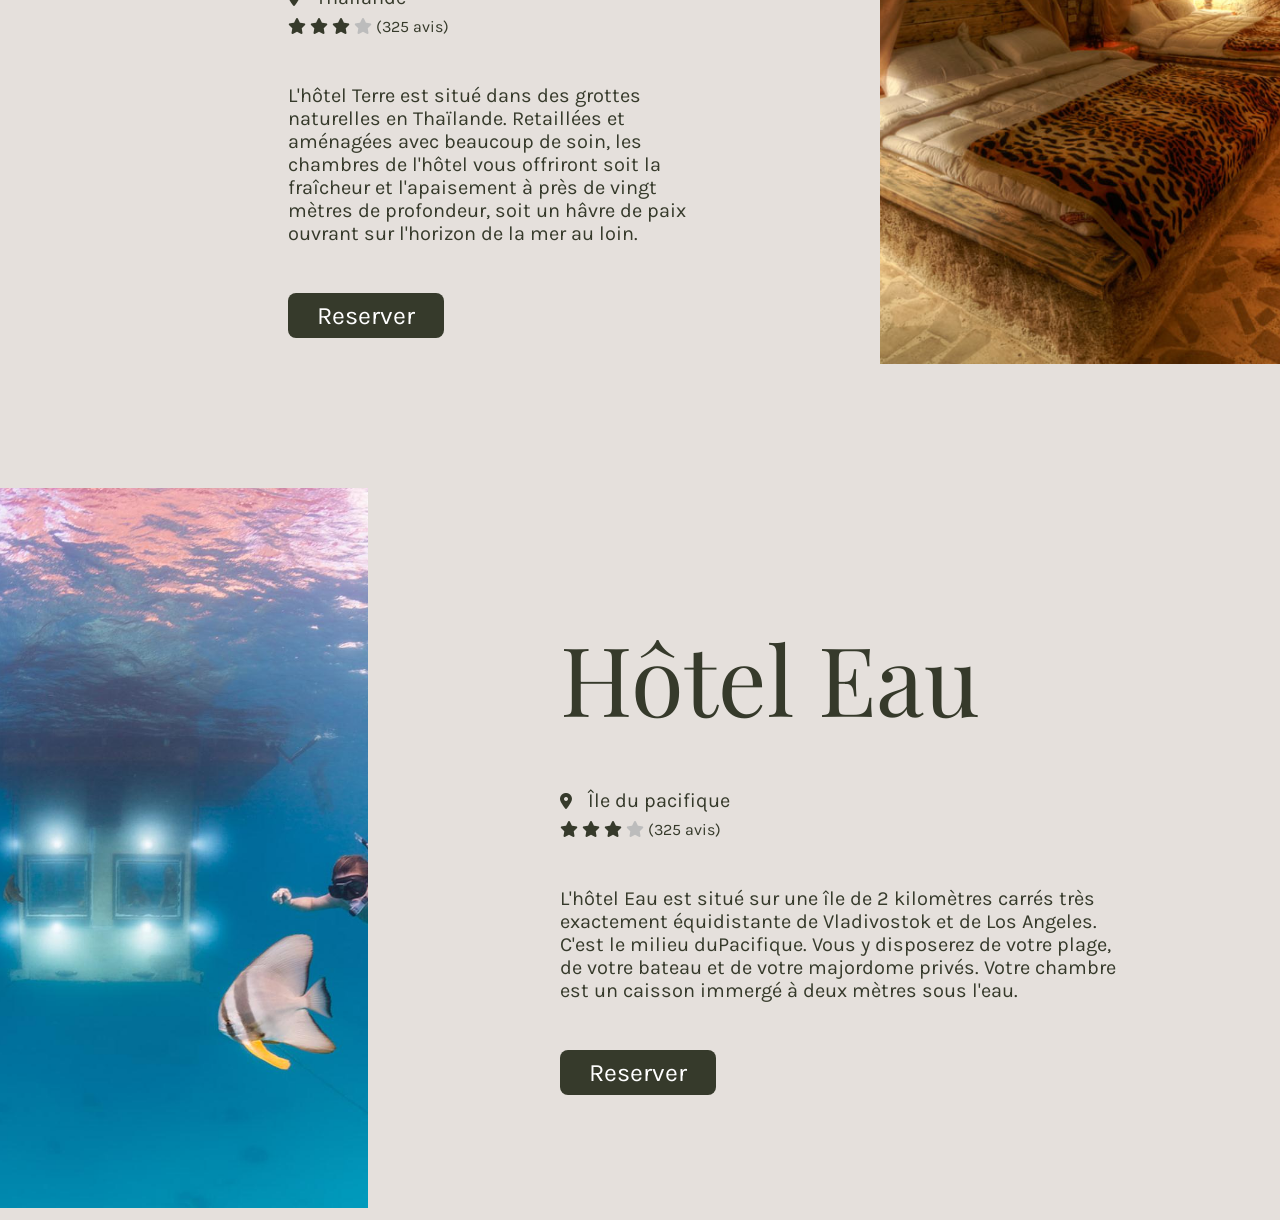
==== commit 5a22a8bf: "Ajout des commentaires" ====
--- a/index.html
+++ b/index.html
@@ -15,17 +15,22 @@
 
 <body>
 	<header id="header">
+
+		<!--Header GAUCHE-->
 		<div class="header-left">
 			<a href="./index.html">
+				<!-- LOGO -->
 				<img src="./assets/images/ui/logo-noir.png" alt="logo (4 elements hotels inouïs partout dans le monde) de couleur noir" title="Retour à l'accueil">
 			</a>
-			
+
+			<!-- Burger pour mobile / responsive -->
 			<div class="burger" id="burger-btn" aria-label="Menu mobile" aria-expanded="false">
 				<span></span>
 				<span></span>
 				<span></span>
 			</div>
 		  
+			<!-- Lien vers les pages -->
 			<nav>
 				<div class="close-btn">&times;</div>
 			  	<ul>
@@ -37,12 +42,16 @@
 			</nav>
 		</div>
 		  
+		<!-- Header DROITE -->
 		<div class="header-right">
+			<!-- Résaux -->
 			<div class="social">
 				<a href="./pages/contact.html" title="Nous contacter">Contact</a>
 				<a href="#" title="Suivez-nous sur Instagram"><i class="fab fa-instagram"></i></a>
 				<a href="#" title="Rejoignez-nous sur Facebook"><i class="fab fa-facebook-f"></i></a>
 			</div>
+
+			<!-- Réserver / Se connecter -->
 			<div class="user-action">
 				<button class="secondary-btn">Reserver</button>
 				<a href="#">Se connecter</a>
@@ -52,20 +61,28 @@
 
 	<main>
 
+		<!-------------- Banner --------------->
 		<section class="hero">
 			<div class="container">
+
+				<!-- Vidéo de fond -->
 				<video autoplay muted loop id="hero-video">
 					<source src="./assets/video/home.mp4">
 				</video>
+
+				<!-- Titre / Id des bouton "réserver" ici pour afficher le formulaire au milieu de l'écran -->
 				<div class="title" id="reservation">
 					<h1>Découvrez nos hôtels exceptionnels partout dans le monde.</h1>	
 				</div>
 			</div>
 
+			<!-- Formulaire -->
 			<div class="hero-search">
 				<div class="serch-box">
 					<h2><strong>Rechercher une disponibilité</strong></h2>
 					<form action="">
+
+						<!-- Choisir un hôtel -->
 						<div class="form-group">
 							<label for="hotel">Choisir un hôtel</label>
 							<select name="hotel" id="hotel">
@@ -77,33 +94,45 @@
 							</select>
 						</div>
 					
+						<!-- Nombre de personnes-->
 						<div class="form-group">
 							<label for="persons" id="personnes">Nbr de personnes</label>
 							<input type="number" id="persons" name="persons" value="2" min="1">
 						</div>
 					
+						<!-- Date d'arrivée-->
 						<div class="form-group">
 							<label for="arrival">Choisir une date d'arrivée</label>
 							<input type="date" id="arrival" name="arrival" value="2025-04-03">
 						</div>
 					</form>
+
+					<!-- Chercher -->
 					<button class="primary-btn">Chercher</button>
 				</div>
 			</div>
 	</section>
 
+	<!-------------- SECTION CARD --------------->
 	<section>
+		<!-------------- CARD 1 --------------->
 		<article class="hotel-card">
 			<div class="hotel-container">
+				
+				<!-- Titre de la card -->
 				<div class="hotel-info">
 					<h2 class="hotel-name">Hôtel Feu</h2>
 				</div>
-				<div class="hotel-rating" aria-label="Note de l'hôtel : 3 sur 4">
+				<div class="hotel-rating">
+
+					<!--Localisation-->
 					<div class="hotel-location">
 						<i class="fa-solid fa-location-dot"></i>
 						<p>Finlande</p>
 					</div>
-					<div class="dots">		
+
+					<!-- Dots -->
+					<div class="dots" aria-label="Note de l'hôtel : 3 sur 4">		
 						<i class="fa-solid fa-star"></i>
 						<i class="fa-solid fa-star"></i>
 						<i class="fa-solid fa-star"></i>
@@ -111,39 +140,50 @@
 						<span>(325 avis)</span>		
 					</div>
 				</div>
+
+				<!-- Description -->
 				<div>			
 					<p class="hotel-description">
 					L'hôtel Feu ne se situe bien sûr pas sur un volcan, mais en Finlande.</p>
 					<p>Feu de laterre volcanique crachant non loin de là ses geysers, feu des volcans à l'horizon et, bien entendu, feu des aurores boréales que vous pourrez admirer tous les soirs par le toit vitré de votre chambre.</p>
 				</div>
+
+				<!-- Reservation (ID vers formulaire)-->
 				<a href="#reservation" class="primary-btn">Reserver</a>
 			</div>
+
+			<!-- Carousel -->
 			<div class="carousel">
 				<img src="./assets/images/hotels/feu/igloos-laponie.jpg" alt="Igloos éclairés la nuit au milieu d'une forêt enneigée" class="carousel-img">				
 				<img src="./assets/images/hotels/feu/nuit-nordique.jpg" alt="Chalet nordique sous la neige avec aurores boréales dans le ciel" class="carousel-img">
 				<img src="./assets/images/hotels/feu/village-igloos.jpg" alt="Village d'igloos éclairés en pleine forêt enneigée au crépuscule" class="carousel-img">
 			  </div>					
 		</article>
-	</section>
-
-
-	<!-- CARD REVERSE -->
-	<section>
-		<article class="hotel-card-reverse">
-			<div class="carousel">
+
+		<!-------------- CARD REVERSE 1 --------------->
+		<article class="hotel-card-reverse reverse">
+
+			<!-- Carousel -->
+			<div class="carousel">				
+				<img src="./assets/images/hotels/air/tour-amazonie.jpg" alt="Hôtel perché en pleine canopée de la forêt amazonienne" class="carousel-img">	
 				<img src="./assets/images/hotels/air/pont-suspendu-jungle.jpg" alt="Traversée d'un pont suspendu au cœur de la jungle" class="carousel-img">
-				<img src="./assets/images/hotels/air/tour-amazonie.jpg" alt="Hôtel perché en pleine canopée de la forêt amazonienne" class="carousel-img">				
 			</div>			
 			<div class="hotel-container">
+
+				<!-- Titre de la card -->
 				<div class="hotel-info">
 					<h2 class="hotel-name">Hôtel Air</h2>
 				</div>
-				<div class="hotel-rating" aria-label="Note de l'hôtel : 3 sur 4">
+				<div class="hotel-rating">
+
+					<!--Localisation-->
 					<div class="hotel-location">
 						<i class="fa-solid fa-location-dot"></i>
 						<p>Brésil</p>
 					</div>
-					<div class="dots">		
+
+					<!-- Dots -->
+					<div class="dots" aria-label="Note de l'hôtel : 3 sur 4">		
 						<i class="fa-solid fa-star"></i>
 						<i class="fa-solid fa-star"></i>
 						<i class="fa-solid fa-star"></i>
@@ -151,28 +191,37 @@
 						<span>(325 avis)</span>		
 					</div>
 				</div>
+
+				<!-- Description -->
 				<div>			
 					<p class="hotel-description">
 						L'hôtel Air se situe à la frontière du Brésil et du Pérou.</p>
 						<p>C'est un concept architectural innovant qui a permis une implantation à la cîme de la forêt pour offrir un panorama vertigineux et cotoyerchaque matin, de votre chambre (avec ou sans piscine), les oiseaux à votre réveil.</p>
 				</div>
+
+				<!-- Reservation (ID vers formulaire)-->
 				<a href="#reservation" class="primary-btn">Reserver</a>
 			</div>
 		</article>
-	</section>
-
-	<section>
+
+		<!-------------- CARD 2 --------------->
 		<article class="hotel-card">
 			<div class="hotel-container">
+
+				<!-- Titre de la card -->
 				<div class="hotel-info">
 					<h2 class="hotel-name">Hôtel Terre</h2>
 				</div>
-				<div class="hotel-rating" aria-label="Note de l'hôtel : 3 sur 4">
+				<div class="hotel-rating">
+
+					<!--Localisation-->
 					<div class="hotel-location">
 						<i class="fa-solid fa-location-dot"></i>
 						<p>Thaïlande</p>
 					</div>
-					<div class="dots">		
+
+					<!-- Dots -->
+					<div class="dots" aria-label="Note de l'hôtel : 3 sur 4">		
 						<i class="fa-solid fa-star"></i>
 						<i class="fa-solid fa-star"></i>
 						<i class="fa-solid fa-star"></i>
@@ -180,36 +229,48 @@
 						<span>(325 avis)</span>		
 					</div>
 				</div>
-				<div>			
-					<p class="hotel-description">
+
+				<!-- Description -->
+				<div class="hotel-description">			
+					<p>
 						L'hôtel Terre est situé dans des grottes naturelles en Thaïlande. Retaillées et aménagées avec beaucoup de soin, les chambres de l'hôtel vous offriront soit la fraîcheur et l'apaisement à près de vingt mètres de profondeur, soit un hâvre de paix ouvrant sur l'horizon de la mer au loin.</p>
 				</div>
+
+				<!-- Reservation (ID vers formulaire)-->
 				<a href="#reservation" class="primary-btn">Reserver</a>
 			</div>
+
+			<!-- Carousel -->
 			<div class="carousel">
 				<img src="./assets/images/hotels/terre/chambre-safari.jpg" alt="Chambre dans la roche avec lits doubles et ambiance safari chaleureuse" class="carousel-img">				
 				<img src="./assets/images/hotels/terre/table-chandelles.jpg" alt="Table romantique dressée dans une grotte avec chandelles et fleurs" class="carousel-img">
-
-			  </div>					
+			</div>					
 		</article>
-	</section>
-
-	<section>
-		<article class="hotel-card-reverse">
+
+		<!-------------- CARD REVERSE 2 --------------->
+		<article class="hotel-card-reverse reverse">
+
+			<!-- Carousel -->
 			<div class="carousel">
 				<img src="./assets/images/hotels/eau/plongée-sous-marine.jpg" alt="Hôtel perché en pleine canopée de la forêt amazonienne" class="carousel-img">
 				<img src="./assets/images/hotels/eau/chambre-aquarium.jpg" alt="Traversée d'un pont suspendu au cœur de la jungle" class="carousel-img">
 			</div>			
 			<div class="hotel-container">
+
+				<!-- Titre de la card -->
 				<div class="hotel-info">
 					<h2 class="hotel-name">Hôtel Eau</h2>
 				</div>
-				<div class="hotel-rating" aria-label="Note de l'hôtel : 3 sur 4">
+				<div class="hotel-rating">
+
+					<!--Localisation-->
 					<div class="hotel-location">
 						<i class="fa-solid fa-location-dot"></i>
 						<p>Île du pacifique</p>
 					</div>
-					<div class="dots">		
+
+					<!-- Dots -->
+					<div class="dots" aria-label="Note de l'hôtel : 3 sur 4">		
 						<i class="fa-solid fa-star"></i>
 						<i class="fa-solid fa-star"></i>
 						<i class="fa-solid fa-star"></i>
@@ -217,10 +278,15 @@
 						<span>(325 avis)</span>		
 					</div>
 				</div>
-				<div>			
-					<p class="hotel-description">
-						L'hôtel Eau est situé sur une île de 2 kilomètres carrés très exactement équidistante de Vladivostok et de Los Angeles. C'est le milieu duPacifique. Vous y disposerez de votre plage, de votre bateau et de votre majordome privés. Votre chambre est un caisson immergé à deux mètres sous l'eau.</p>
-				</div>
+
+				<!-- Description -->
+				<div class="hotel-description">			
+					<p >
+						L'hôtel Eau est situé sur une île de 2 kilomètres carrés très exactement équidistante de Vladivostok et de Los Angeles. C'est le milieu duPacifique. Vous y disposerez de votre plage, de votre bateau et de votre majordome privés. Votre chambre est un caisson immergé à deux mètres sous l'eau.
+					</p>
+				</div>
+
+				<!-- Reservation (ID vers formulaire)-->
 				<a href="#reservation" class="primary-btn">Reserver</a>
 			</div>
 		</article>
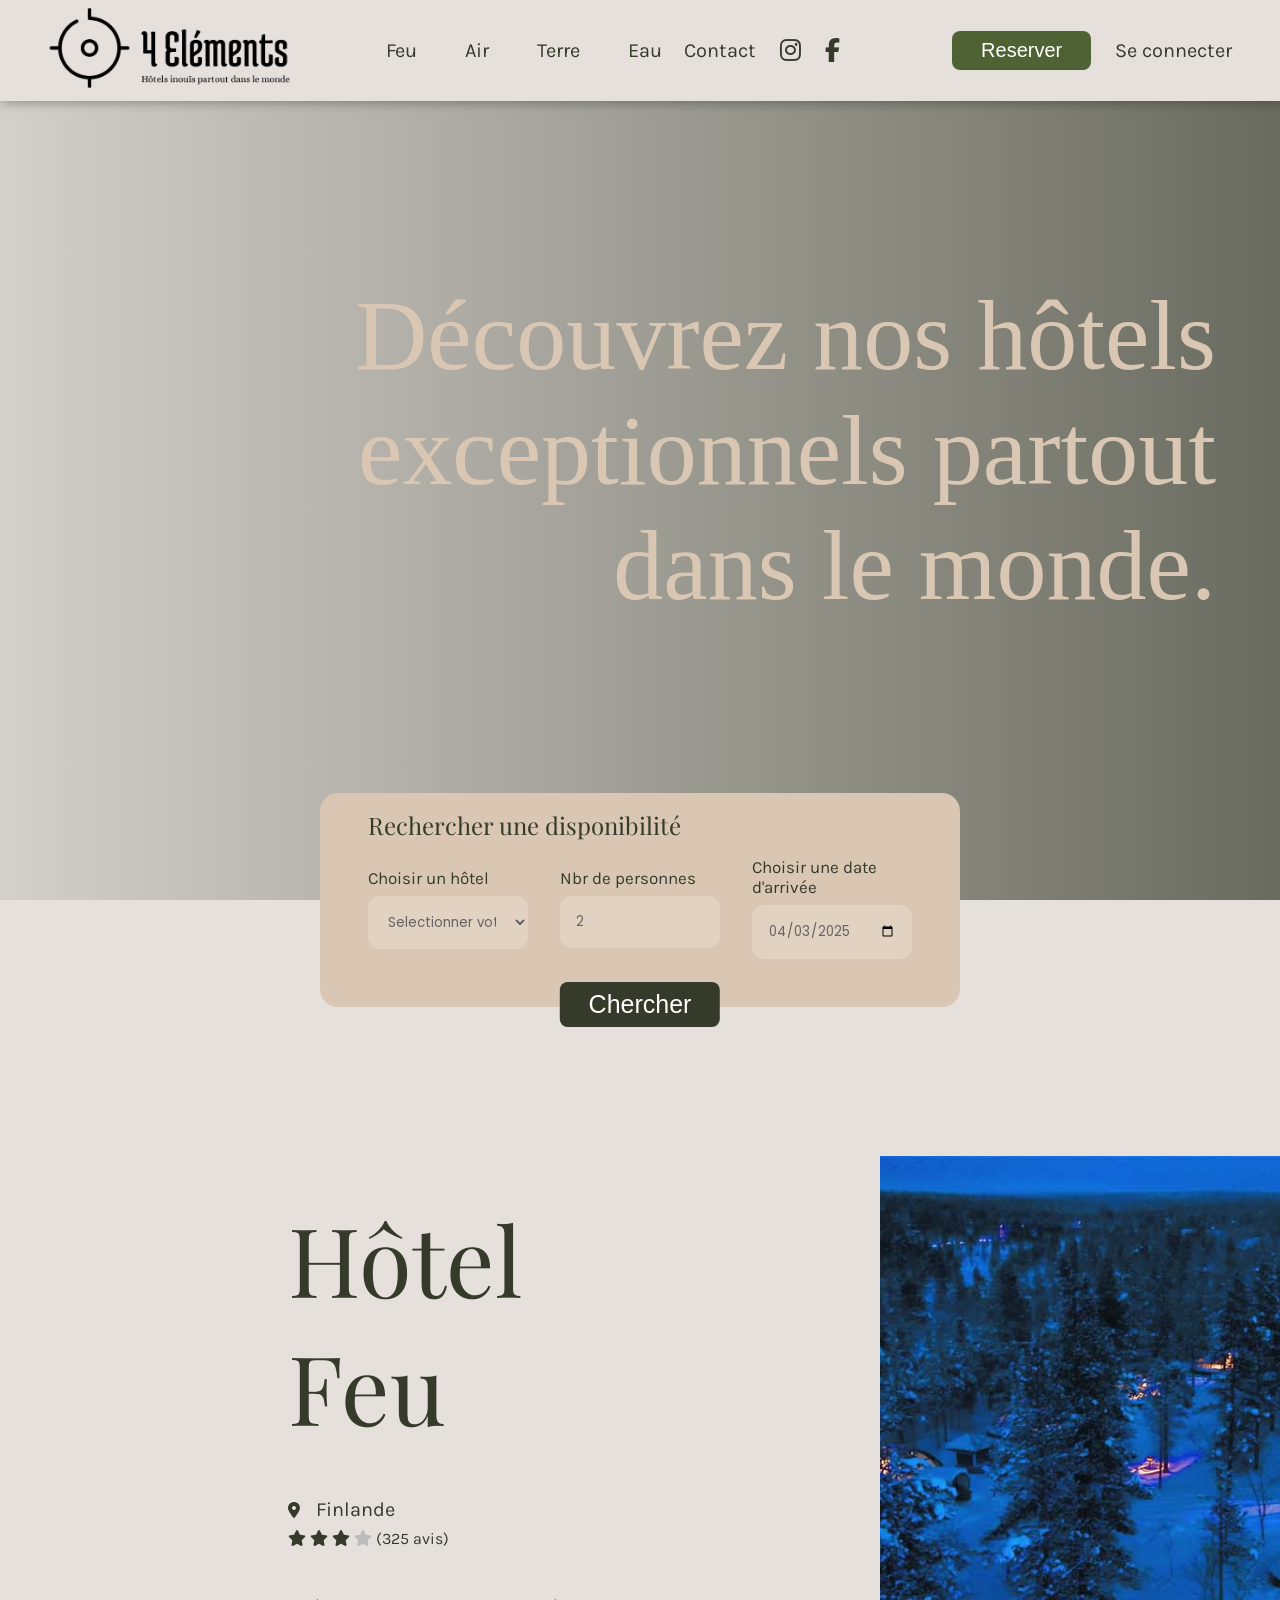
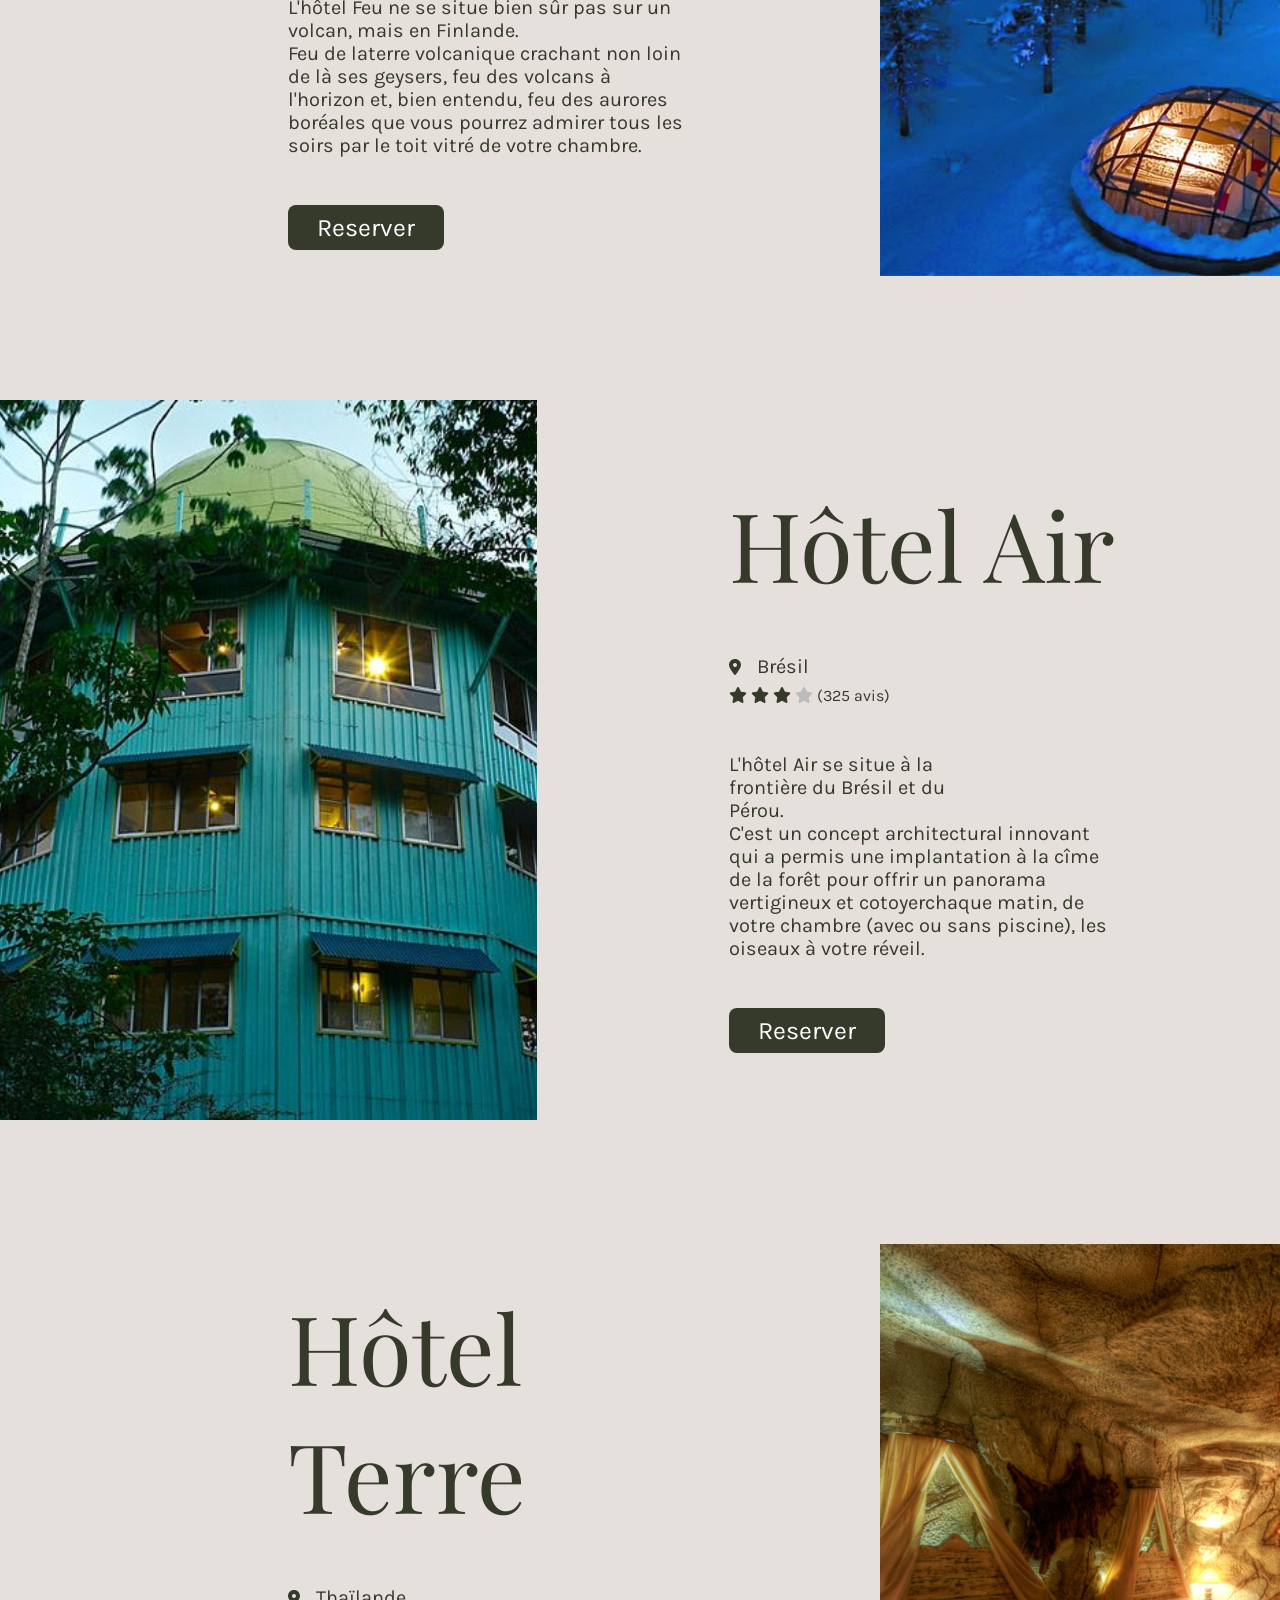
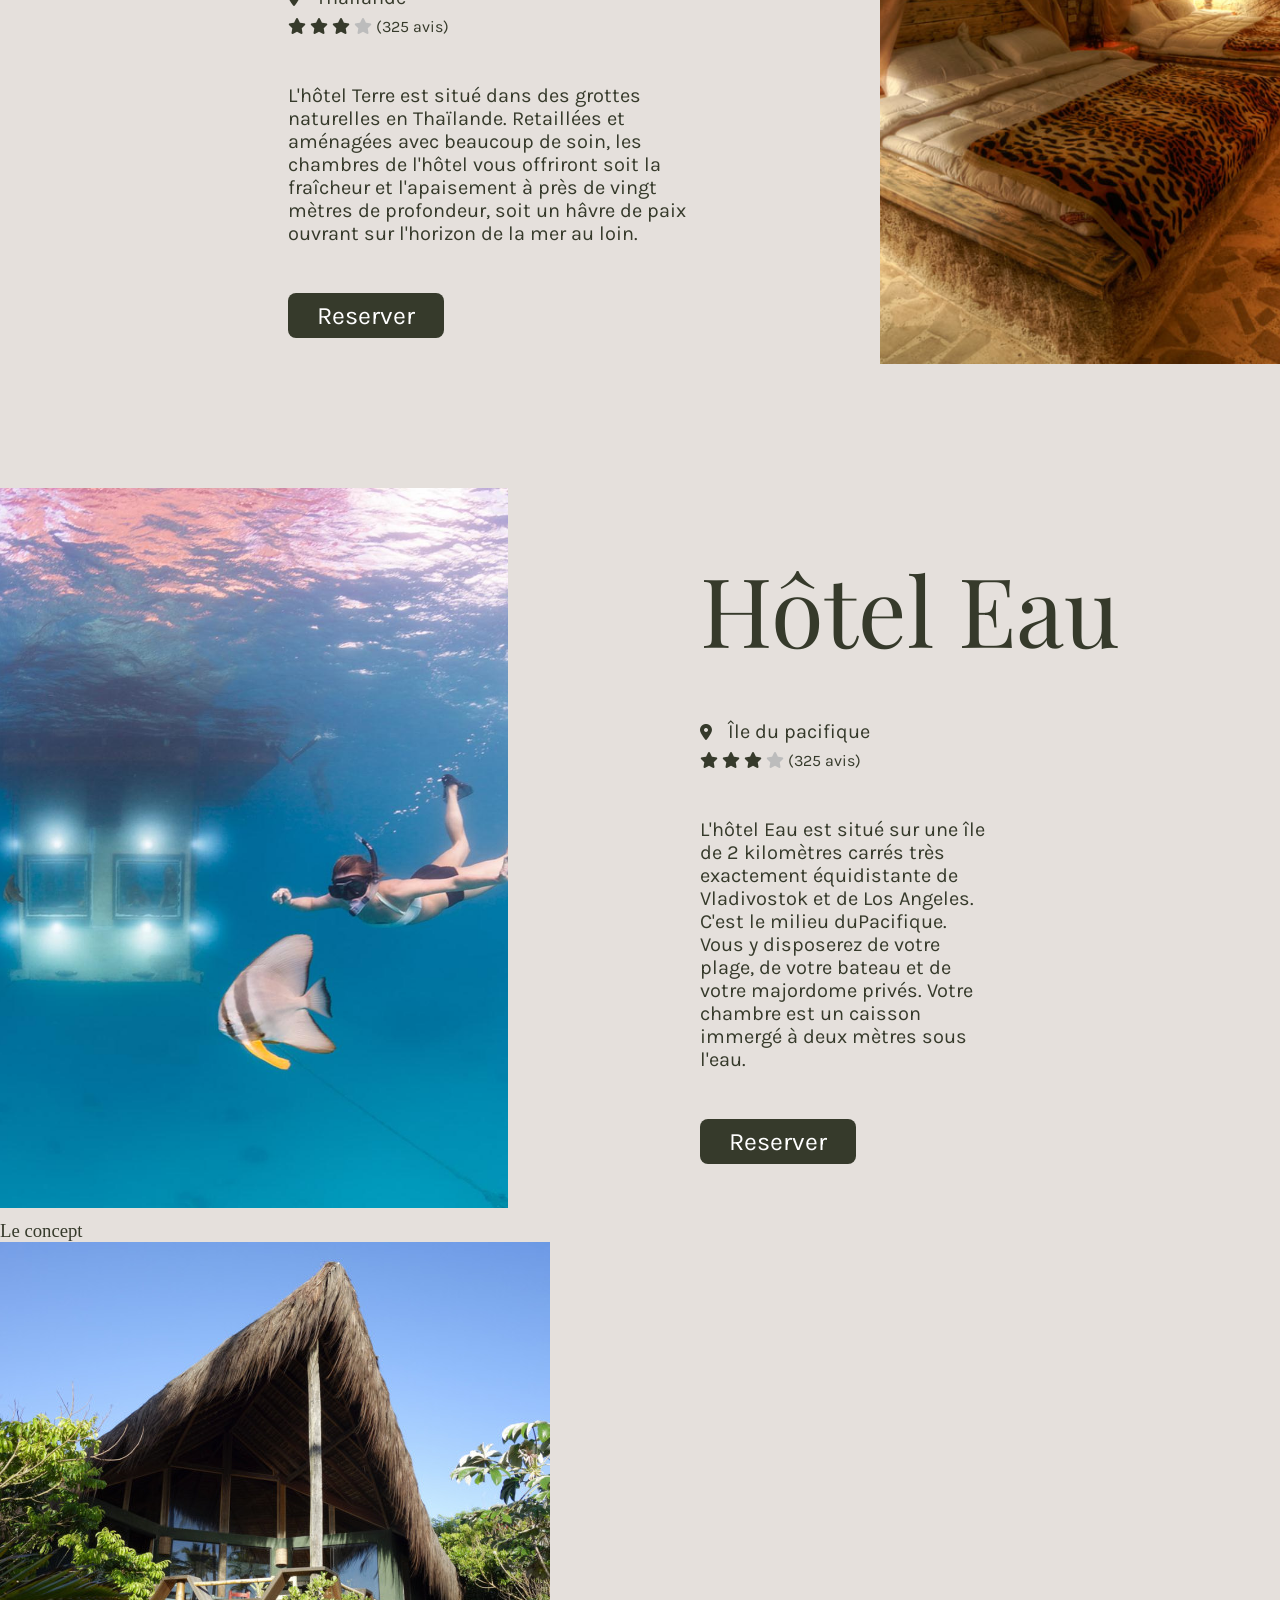
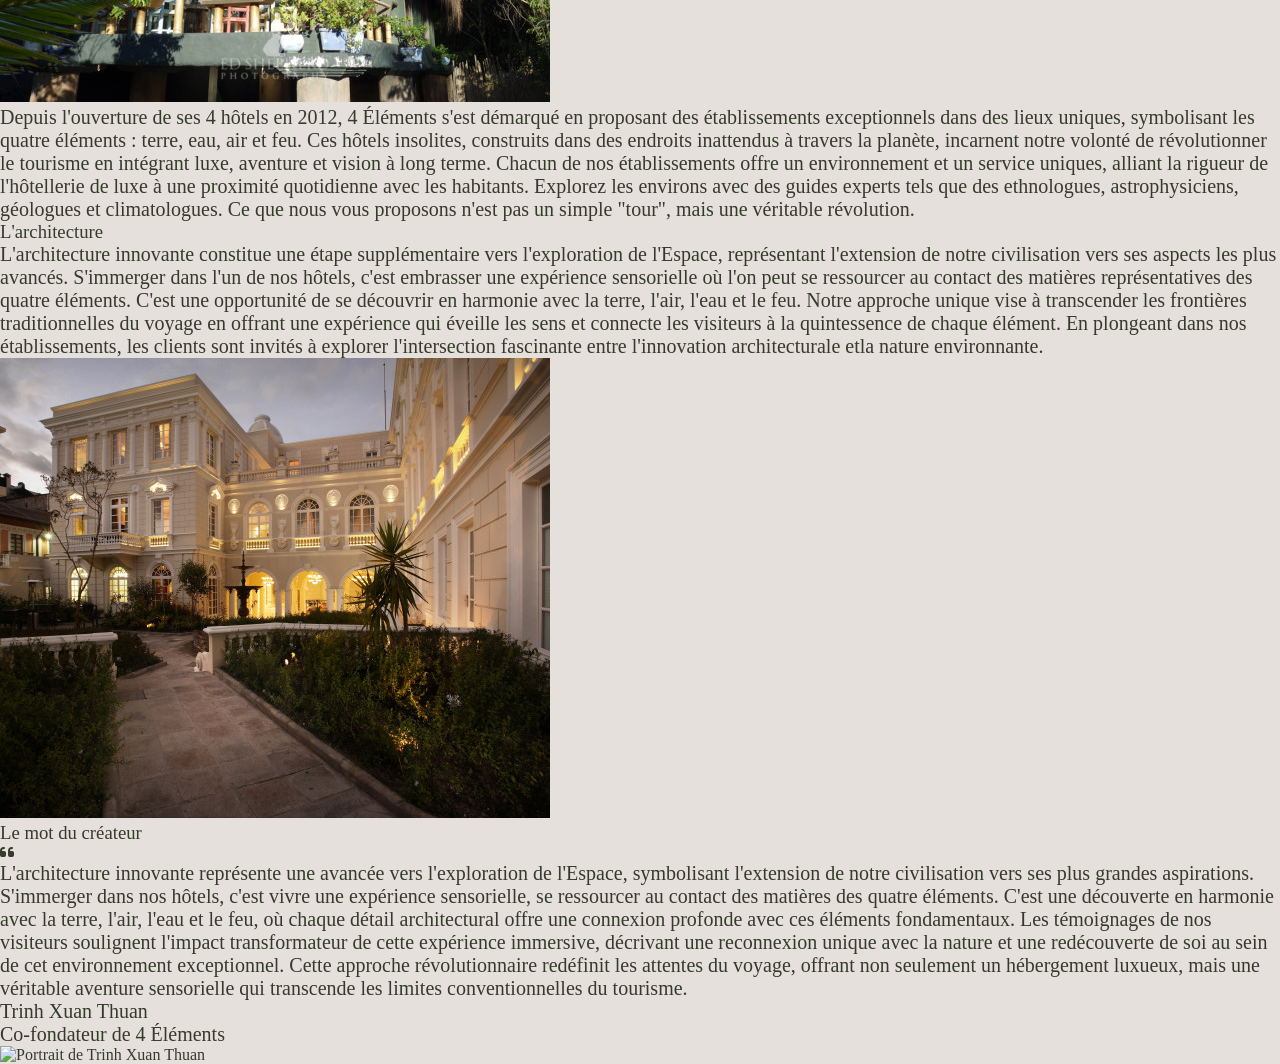
==== commit d63b12ea: "Ajout de la section About + correction indentation" ====
--- a/index.html
+++ b/index.html
@@ -111,191 +111,251 @@
 					<button class="primary-btn">Chercher</button>
 				</div>
 			</div>
-	</section>
-
-	<!-------------- SECTION CARD --------------->
-	<section>
-		<!-------------- CARD 1 --------------->
-		<article class="hotel-card">
-			<div class="hotel-container">
+		</section>
+
+		<!-------------- SECTION CARD --------------->
+		<section>
+			<!-------------- CARD 1 --------------->
+			<article class="hotel-card">
+				<div class="hotel-container">
+					
+					<!-- Titre de la card -->
+					<div class="hotel-info">
+						<h2 class="hotel-name">Hôtel Feu</h2>
+					</div>
+					<div class="hotel-rating">
+
+						<!--Localisation-->
+						<div class="hotel-location">
+							<i class="fa-solid fa-location-dot"></i>
+							<p>Finlande</p>
+						</div>
+
+						<!-- Dots -->
+						<div class="dots" aria-label="Note de l'hôtel : 3 sur 4">		
+							<i class="fa-solid fa-star"></i>
+							<i class="fa-solid fa-star"></i>
+							<i class="fa-solid fa-star"></i>
+							<i class="fa-solid fa-star not"></i>
+							<span>(325 avis)</span>		
+						</div>
+					</div>
+
+					<!-- Description -->
+					<div>			
+						<p class="hotel-description">
+						L'hôtel Feu ne se situe bien sûr pas sur un volcan, mais en Finlande.</p>
+						<p>Feu de laterre volcanique crachant non loin de là ses geysers, feu des volcans à l'horizon et, bien entendu, feu des aurores boréales que vous pourrez admirer tous les soirs par le toit vitré de votre chambre.</p>
+					</div>
+
+					<!-- Reservation (ID vers formulaire)-->
+					<a href="#reservation" class="primary-btn">Reserver</a>
+				</div>
+
+				<!-- Carousel -->
+				<div class="carousel">
+					<img src="./assets/images/hotels/feu/igloos-laponie.jpg" alt="Igloos éclairés la nuit au milieu d'une forêt enneigée" class="carousel-img">				
+					<img src="./assets/images/hotels/feu/nuit-nordique.jpg" alt="Chalet nordique sous la neige avec aurores boréales dans le ciel" class="carousel-img">
+					<img src="./assets/images/hotels/feu/village-igloos.jpg" alt="Village d'igloos éclairés en pleine forêt enneigée au crépuscule" class="carousel-img">
+				</div>					
+			</article>
+
+			<!-------------- CARD REVERSE 1 --------------->
+			<article class="hotel-card-reverse reverse">
+
+				<!-- Carousel -->
+				<div class="carousel">				
+					<img src="./assets/images/hotels/air/tour-amazonie.jpg" alt="Hôtel perché en pleine canopée de la forêt amazonienne" class="carousel-img">	
+					<img src="./assets/images/hotels/air/pont-suspendu-jungle.jpg" alt="Traversée d'un pont suspendu au cœur de la jungle" class="carousel-img">
+				</div>			
+				<div class="hotel-container">
+
+					<!-- Titre de la card -->
+					<div class="hotel-info">
+						<h2 class="hotel-name">Hôtel Air</h2>
+					</div>
+					<div class="hotel-rating">
+
+						<!--Localisation-->
+						<div class="hotel-location">
+							<i class="fa-solid fa-location-dot"></i>
+							<p>Brésil</p>
+						</div>
+
+						<!-- Dots -->
+						<div class="dots" aria-label="Note de l'hôtel : 3 sur 4">		
+							<i class="fa-solid fa-star"></i>
+							<i class="fa-solid fa-star"></i>
+							<i class="fa-solid fa-star"></i>
+							<i class="fa-solid fa-star not"></i>
+							<span>(325 avis)</span>		
+						</div>
+					</div>
+
+					<!-- Description -->
+					<div>			
+						<p class="hotel-description">
+							L'hôtel Air se situe à la frontière du Brésil et du Pérou.</p>
+							<p>C'est un concept architectural innovant qui a permis une implantation à la cîme de la forêt pour offrir un panorama vertigineux et cotoyerchaque matin, de votre chambre (avec ou sans piscine), les oiseaux à votre réveil.</p>
+					</div>
+
+					<!-- Reservation (ID vers formulaire)-->
+					<a href="#reservation" class="primary-btn">Reserver</a>
+				</div>
+			</article>
+
+			<!-------------- CARD 2 --------------->
+			<article class="hotel-card">
+				<div class="hotel-container">
+
+					<!-- Titre de la card -->
+					<div class="hotel-info">
+						<h2 class="hotel-name">Hôtel Terre</h2>
+					</div>
+					<div class="hotel-rating">
+
+						<!--Localisation-->
+						<div class="hotel-location">
+							<i class="fa-solid fa-location-dot"></i>
+							<p>Thaïlande</p>
+						</div>
+
+						<!-- Dots -->
+						<div class="dots" aria-label="Note de l'hôtel : 3 sur 4">		
+							<i class="fa-solid fa-star"></i>
+							<i class="fa-solid fa-star"></i>
+							<i class="fa-solid fa-star"></i>
+							<i class="fa-solid fa-star not"></i>
+							<span>(325 avis)</span>		
+						</div>
+					</div>
+
+					<!-- Description -->
+					<div class="hotel-description">			
+						<p>
+							L'hôtel Terre est situé dans des grottes naturelles en Thaïlande. Retaillées et aménagées avec beaucoup de soin, les chambres de l'hôtel vous offriront soit la fraîcheur et l'apaisement à près de vingt mètres de profondeur, soit un hâvre de paix ouvrant sur l'horizon de la mer au loin.</p>
+					</div>
+
+					<!-- Reservation (ID vers formulaire)-->
+					<a href="#reservation" class="primary-btn">Reserver</a>
+				</div>
+
+				<!-- Carousel -->
+				<div class="carousel">
+					<img src="./assets/images/hotels/terre/chambre-safari.jpg" alt="Chambre dans la roche avec lits doubles et ambiance safari chaleureuse" class="carousel-img">				
+					<img src="./assets/images/hotels/terre/table-chandelles.jpg" alt="Table romantique dressée dans une grotte avec chandelles et fleurs" class="carousel-img">
+				</div>					
+			</article>
+
+			<!-------------- CARD REVERSE 2 --------------->
+			<article class="hotel-card-reverse reverse">
+
+				<!-- Carousel -->
+				<div class="carousel">
+					<img src="./assets/images/hotels/eau/plongée-sous-marine.jpg" alt="Hôtel perché en pleine canopée de la forêt amazonienne" class="carousel-img">
+					<img src="./assets/images/hotels/eau/chambre-aquarium.jpg" alt="Traversée d'un pont suspendu au cœur de la jungle" class="carousel-img">
+				</div>			
+				<div class="hotel-container">
+
+					<!-- Titre de la card -->
+					<div class="hotel-info">
+						<h2 class="hotel-name">Hôtel Eau</h2>
+					</div>
+					<div class="hotel-rating">
+
+						<!--Localisation-->
+						<div class="hotel-location">
+							<i class="fa-solid fa-location-dot"></i>
+							<p>Île du pacifique</p>
+						</div>
+
+						<!-- Dots -->
+						<div class="dots" aria-label="Note de l'hôtel : 3 sur 4">		
+							<i class="fa-solid fa-star"></i>
+							<i class="fa-solid fa-star"></i>
+							<i class="fa-solid fa-star"></i>
+							<i class="fa-solid fa-star not"></i>
+							<span>(325 avis)</span>		
+						</div>
+					</div>
+
+					<!-- Description -->
+					<div class="hotel-description">			
+						<p >
+							L'hôtel Eau est situé sur une île de 2 kilomètres carrés très exactement équidistante de Vladivostok et de Los Angeles. C'est le milieu duPacifique. Vous y disposerez de votre plage, de votre bateau et de votre majordome privés. Votre chambre est un caisson immergé à deux mètres sous l'eau.
+						</p>
+					</div>
+
+					<!-- Reservation (ID vers formulaire)-->
+					<a href="#reservation" class="primary-btn">Reserver</a>
+				</div>
+			</article>
+		</section>
+
+		<!-------------- ABOUT --------------->
+		<section class="about">
+			<!-- Conteneur principal -->
+			<div class="about-columns">
+
+				<!-- Card 1 -->
+				<div class="about-container">
+					<h3>Le concept</h3>
+					<div class="content">
+
+						<!-- Image-->
+						<div class="image">
+							<img src="./assets/images/hotels/bungalow-nature-tropiques.jpg" alt="">
+						</div>
+
+						<!-- Description -->
+						<p>Depuis l'ouverture de ses 4 hôtels en 2012, 4 Éléments s'est démarqué en proposant des établissements exceptionnels dans des lieux uniques, symbolisant les quatre éléments : terre, eau, air et feu. Ces hôtels insolites, construits dans des endroits inattendus à travers la planète, incarnent notre volonté de révolutionner le tourisme en intégrant luxe, aventure et vision à long terme. Chacun de nos établissements offre un environnement et un service uniques, alliant la rigueur de l'hôtellerie de luxe à une proximité quotidienne avec les habitants. Explorez les environs avec des guides experts tels que des ethnologues, astrophysiciens, géologues et climatologues. Ce que nous vous proposons n'est pas un simple "tour", mais une véritable révolution.</p>
+					</div>
+				</div>
+
+				<!-- Card 1 Reverse -->
+				<div class="about-container reverse">
+					<h3>L'architecture</h3>
+
+					<!-- Description -->
+					<div class="content reverse" >
+						<p>L'architecture innovante constitue une étape supplémentaire vers l'exploration de l'Espace, représentant l'extension de notre civilisation vers ses aspects les plus avancés. S'immerger dans l'un de nos hôtels, c'est embrasser une expérience sensorielle où l'on peut se ressourcer au contact des matières représentatives des quatre éléments. C'est une opportunité de se découvrir en harmonie avec la terre, l'air, l'eau et le feu. Notre approche unique vise à transcender les frontières traditionnelles du voyage en offrant une expérience qui éveille les sens et connecte les visiteurs à la quintessence de chaque élément. En plongeant dans nos établissements, les clients sont invités à explorer l'intersection fascinante entre l'innovation architecturale etla nature environnante.</p>
+
+						<!-- Image-->
+						<div class="image">
+							<img src="./assets/images/hotels/hôtel-luxe.jpg" alt="">
+						</div>
+					</div>
+				</div>
+			</div>
+
+			<!-- Card 2 Reverse -->
+			<div class="creator-quote">
+				<div class="quote-texte">
+					<h3>Le mot du créateur</h3>
 				
-				<!-- Titre de la card -->
-				<div class="hotel-info">
-					<h2 class="hotel-name">Hôtel Feu</h2>
-				</div>
-				<div class="hotel-rating">
-
-					<!--Localisation-->
-					<div class="hotel-location">
-						<i class="fa-solid fa-location-dot"></i>
-						<p>Finlande</p>
-					</div>
-
-					<!-- Dots -->
-					<div class="dots" aria-label="Note de l'hôtel : 3 sur 4">		
-						<i class="fa-solid fa-star"></i>
-						<i class="fa-solid fa-star"></i>
-						<i class="fa-solid fa-star"></i>
-						<i class="fa-solid fa-star not"></i>
-						<span>(325 avis)</span>		
-					</div>
-				</div>
-
-				<!-- Description -->
-				<div>			
-					<p class="hotel-description">
-					L'hôtel Feu ne se situe bien sûr pas sur un volcan, mais en Finlande.</p>
-					<p>Feu de laterre volcanique crachant non loin de là ses geysers, feu des volcans à l'horizon et, bien entendu, feu des aurores boréales que vous pourrez admirer tous les soirs par le toit vitré de votre chambre.</p>
-				</div>
-
-				<!-- Reservation (ID vers formulaire)-->
-				<a href="#reservation" class="primary-btn">Reserver</a>
-			</div>
-
-			<!-- Carousel -->
-			<div class="carousel">
-				<img src="./assets/images/hotels/feu/igloos-laponie.jpg" alt="Igloos éclairés la nuit au milieu d'une forêt enneigée" class="carousel-img">				
-				<img src="./assets/images/hotels/feu/nuit-nordique.jpg" alt="Chalet nordique sous la neige avec aurores boréales dans le ciel" class="carousel-img">
-				<img src="./assets/images/hotels/feu/village-igloos.jpg" alt="Village d'igloos éclairés en pleine forêt enneigée au crépuscule" class="carousel-img">
-			  </div>					
-		</article>
-
-		<!-------------- CARD REVERSE 1 --------------->
-		<article class="hotel-card-reverse reverse">
-
-			<!-- Carousel -->
-			<div class="carousel">				
-				<img src="./assets/images/hotels/air/tour-amazonie.jpg" alt="Hôtel perché en pleine canopée de la forêt amazonienne" class="carousel-img">	
-				<img src="./assets/images/hotels/air/pont-suspendu-jungle.jpg" alt="Traversée d'un pont suspendu au cœur de la jungle" class="carousel-img">
-			</div>			
-			<div class="hotel-container">
-
-				<!-- Titre de la card -->
-				<div class="hotel-info">
-					<h2 class="hotel-name">Hôtel Air</h2>
-				</div>
-				<div class="hotel-rating">
-
-					<!--Localisation-->
-					<div class="hotel-location">
-						<i class="fa-solid fa-location-dot"></i>
-						<p>Brésil</p>
-					</div>
-
-					<!-- Dots -->
-					<div class="dots" aria-label="Note de l'hôtel : 3 sur 4">		
-						<i class="fa-solid fa-star"></i>
-						<i class="fa-solid fa-star"></i>
-						<i class="fa-solid fa-star"></i>
-						<i class="fa-solid fa-star not"></i>
-						<span>(325 avis)</span>		
-					</div>
-				</div>
-
-				<!-- Description -->
-				<div>			
-					<p class="hotel-description">
-						L'hôtel Air se situe à la frontière du Brésil et du Pérou.</p>
-						<p>C'est un concept architectural innovant qui a permis une implantation à la cîme de la forêt pour offrir un panorama vertigineux et cotoyerchaque matin, de votre chambre (avec ou sans piscine), les oiseaux à votre réveil.</p>
-				</div>
-
-				<!-- Reservation (ID vers formulaire)-->
-				<a href="#reservation" class="primary-btn">Reserver</a>
-			</div>
-		</article>
-
-		<!-------------- CARD 2 --------------->
-		<article class="hotel-card">
-			<div class="hotel-container">
-
-				<!-- Titre de la card -->
-				<div class="hotel-info">
-					<h2 class="hotel-name">Hôtel Terre</h2>
-				</div>
-				<div class="hotel-rating">
-
-					<!--Localisation-->
-					<div class="hotel-location">
-						<i class="fa-solid fa-location-dot"></i>
-						<p>Thaïlande</p>
-					</div>
-
-					<!-- Dots -->
-					<div class="dots" aria-label="Note de l'hôtel : 3 sur 4">		
-						<i class="fa-solid fa-star"></i>
-						<i class="fa-solid fa-star"></i>
-						<i class="fa-solid fa-star"></i>
-						<i class="fa-solid fa-star not"></i>
-						<span>(325 avis)</span>		
-					</div>
-				</div>
-
-				<!-- Description -->
-				<div class="hotel-description">			
-					<p>
-						L'hôtel Terre est situé dans des grottes naturelles en Thaïlande. Retaillées et aménagées avec beaucoup de soin, les chambres de l'hôtel vous offriront soit la fraîcheur et l'apaisement à près de vingt mètres de profondeur, soit un hâvre de paix ouvrant sur l'horizon de la mer au loin.</p>
-				</div>
-
-				<!-- Reservation (ID vers formulaire)-->
-				<a href="#reservation" class="primary-btn">Reserver</a>
-			</div>
-
-			<!-- Carousel -->
-			<div class="carousel">
-				<img src="./assets/images/hotels/terre/chambre-safari.jpg" alt="Chambre dans la roche avec lits doubles et ambiance safari chaleureuse" class="carousel-img">				
-				<img src="./assets/images/hotels/terre/table-chandelles.jpg" alt="Table romantique dressée dans une grotte avec chandelles et fleurs" class="carousel-img">
-			</div>					
-		</article>
-
-		<!-------------- CARD REVERSE 2 --------------->
-		<article class="hotel-card-reverse reverse">
-
-			<!-- Carousel -->
-			<div class="carousel">
-				<img src="./assets/images/hotels/eau/plongée-sous-marine.jpg" alt="Hôtel perché en pleine canopée de la forêt amazonienne" class="carousel-img">
-				<img src="./assets/images/hotels/eau/chambre-aquarium.jpg" alt="Traversée d'un pont suspendu au cœur de la jungle" class="carousel-img">
-			</div>			
-			<div class="hotel-container">
-
-				<!-- Titre de la card -->
-				<div class="hotel-info">
-					<h2 class="hotel-name">Hôtel Eau</h2>
-				</div>
-				<div class="hotel-rating">
-
-					<!--Localisation-->
-					<div class="hotel-location">
-						<i class="fa-solid fa-location-dot"></i>
-						<p>Île du pacifique</p>
-					</div>
-
-					<!-- Dots -->
-					<div class="dots" aria-label="Note de l'hôtel : 3 sur 4">		
-						<i class="fa-solid fa-star"></i>
-						<i class="fa-solid fa-star"></i>
-						<i class="fa-solid fa-star"></i>
-						<i class="fa-solid fa-star not"></i>
-						<span>(325 avis)</span>		
-					</div>
-				</div>
-
-				<!-- Description -->
-				<div class="hotel-description">			
-					<p >
-						L'hôtel Eau est situé sur une île de 2 kilomètres carrés très exactement équidistante de Vladivostok et de Los Angeles. C'est le milieu duPacifique. Vous y disposerez de votre plage, de votre bateau et de votre majordome privés. Votre chambre est un caisson immergé à deux mètres sous l'eau.
-					</p>
-				</div>
-
-				<!-- Reservation (ID vers formulaire)-->
-				<a href="#reservation" class="primary-btn">Reserver</a>
-			</div>
-		</article>
-	</section>
-
+					<!-- Description -->
+					<div class="quote-description">
+
+						<!-- Quote -->
+						<i class="fa-solid fa-quote-left"></i>
+						<p>L'architecture innovante représente une avancée vers l'exploration de l'Espace, symbolisant l'extension de notre civilisation vers ses plus grandes aspirations. S'immerger dans nos hôtels, c'est vivre une expérience sensorielle, se ressourcer au contact des matières des quatre éléments. C'est une découverte en harmonie avec la terre, l'air, l'eau et le feu, où chaque détail architectural offre une connexion profonde avec ces éléments fondamentaux. Les témoignages de nos visiteurs soulignent l'impact transformateur de cette expérience immersive, décrivant une reconnexion unique avec la nature et une redécouverte de soi au sein de cet environnement exceptionnel. Cette approche révolutionnaire redéfinit les attentes du voyage, offrant non seulement un hébergement luxueux, mais une véritable aventure sensorielle qui transcende les limites conventionnelles du tourisme.</p>
+					</div>
+				
+					<!-- Fondateur -->
+					<div class="creator-name">
+						<p><strong>Trinh Xuan Thuan</strong></p>
+						<p>Co-fondateur de 4 Éléments</p>
+					</div>
+				</div>
+			
+				<!-- Image-->
+				<div class="quote-image">
+					<img src="./assets/images/personnes/Trinh-Xuan-Thuan.jpg" alt="Portrait de Trinh Xuan Thuan">
+				</div>
+			</div>
+		</section>
 	</main>
-
 	<script src="./script.js"></script>
-
 </body>
 
 </html>
--- a/assets/css/main.css
+++ b/assets/css/main.css
@@ -428,7 +428,7 @@
   justify-content: center;
   align-items: flex-start;
   gap: 3rem;
-  width: 50%;
+  width: 80%;
 }
 .hotel-card-reverse .hotel-container .hotel-name {
   font-size: 96px;
@@ -452,16 +452,15 @@
 .hotel-card-reverse .hotel-container .hotel-rating .not {
   color: #BCBCBC;
 }
+.hotel-card-reverse .hotel-container .hotel-description {
+  width: 70%;
+}
 .hotel-card-reverse .carousel {
   display: flex;
   gap: 2rem;
   overflow-x: auto;
   overflow-y: hidden;
   padding-bottom: 12px;
-  flex: 1 1 0%;
-  min-width: 0;
-  width: 50%;
-  max-width: 50%;
 }
 .hotel-card-reverse .carousel::-webkit-scrollbar {
   height: 10px;
@@ -474,8 +473,8 @@
   background-color: #4F6234;
 }
 .hotel-card-reverse .carousel .carousel-img {
-  flex: 0 0;
-  min-width: 600px;
+  flex: 0 0 auto;
+  width: 600px;
   height: 80vh;
   object-fit: cover;
 }
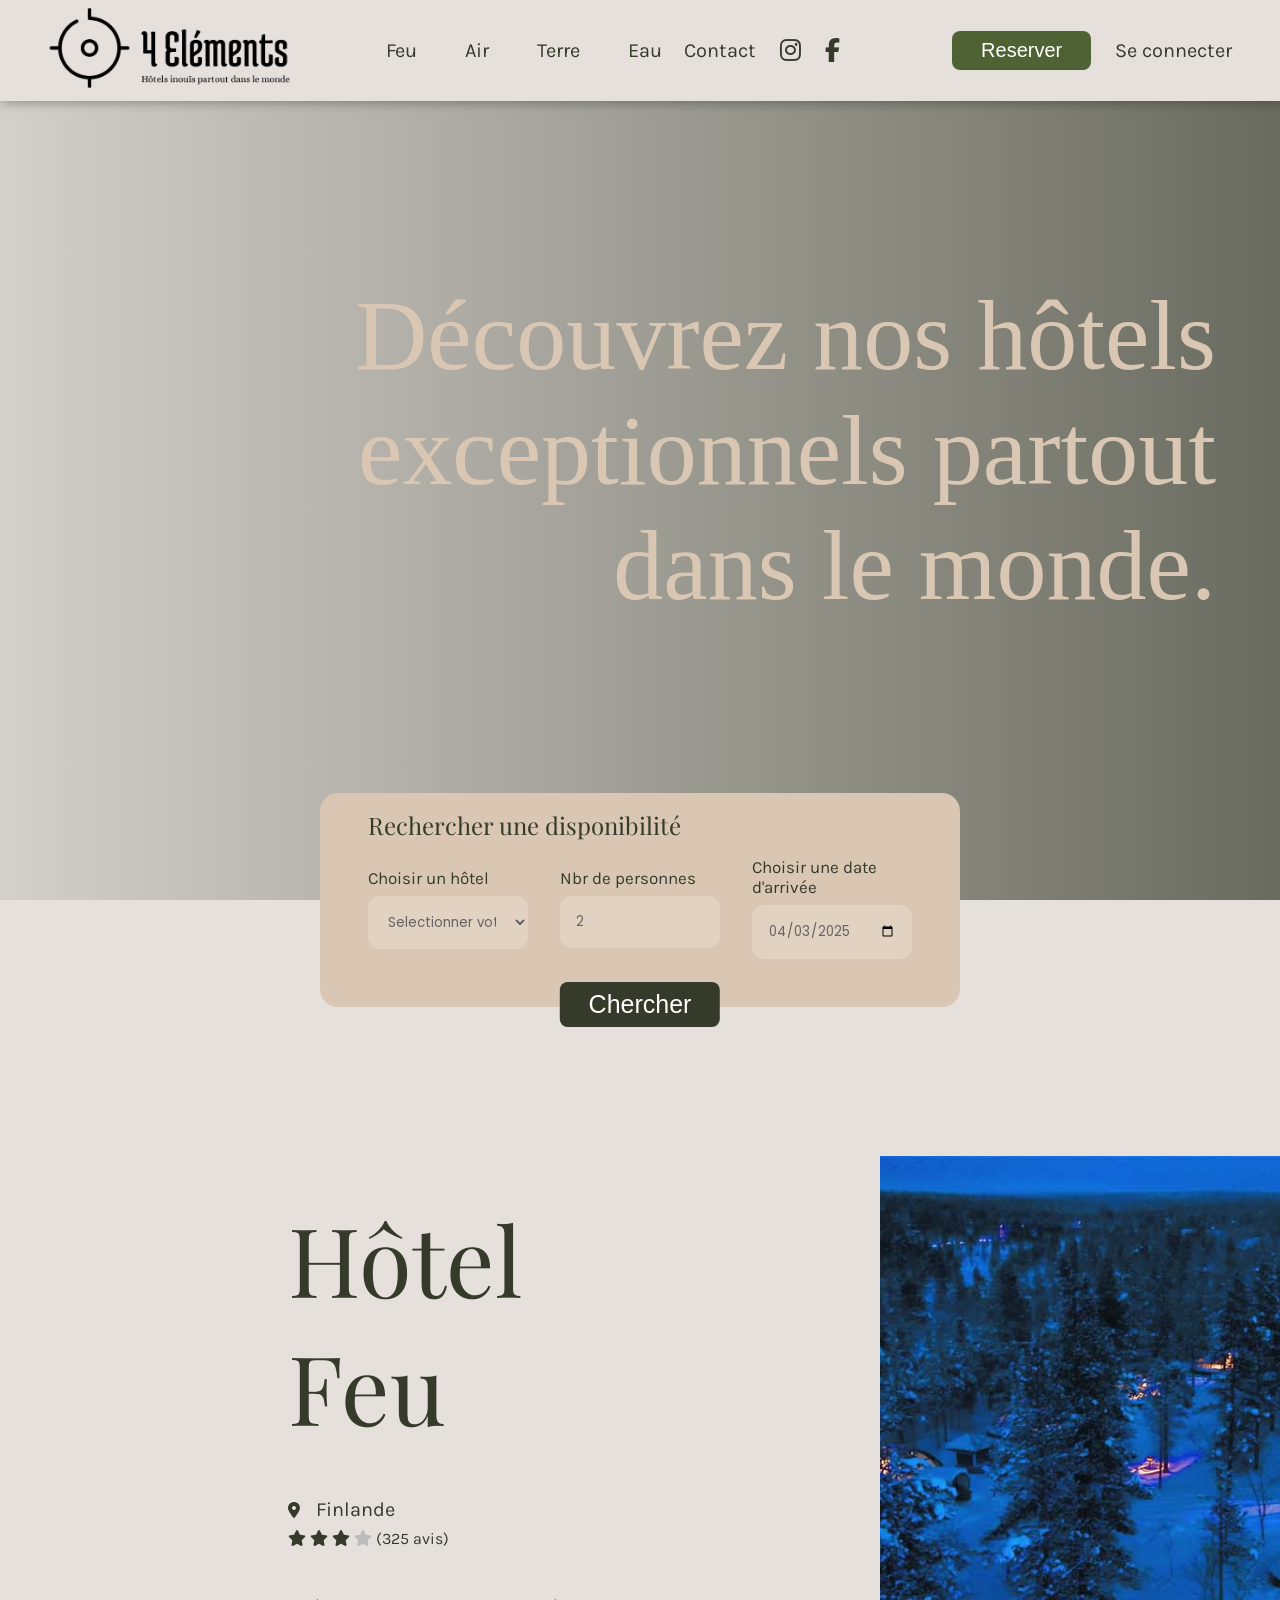
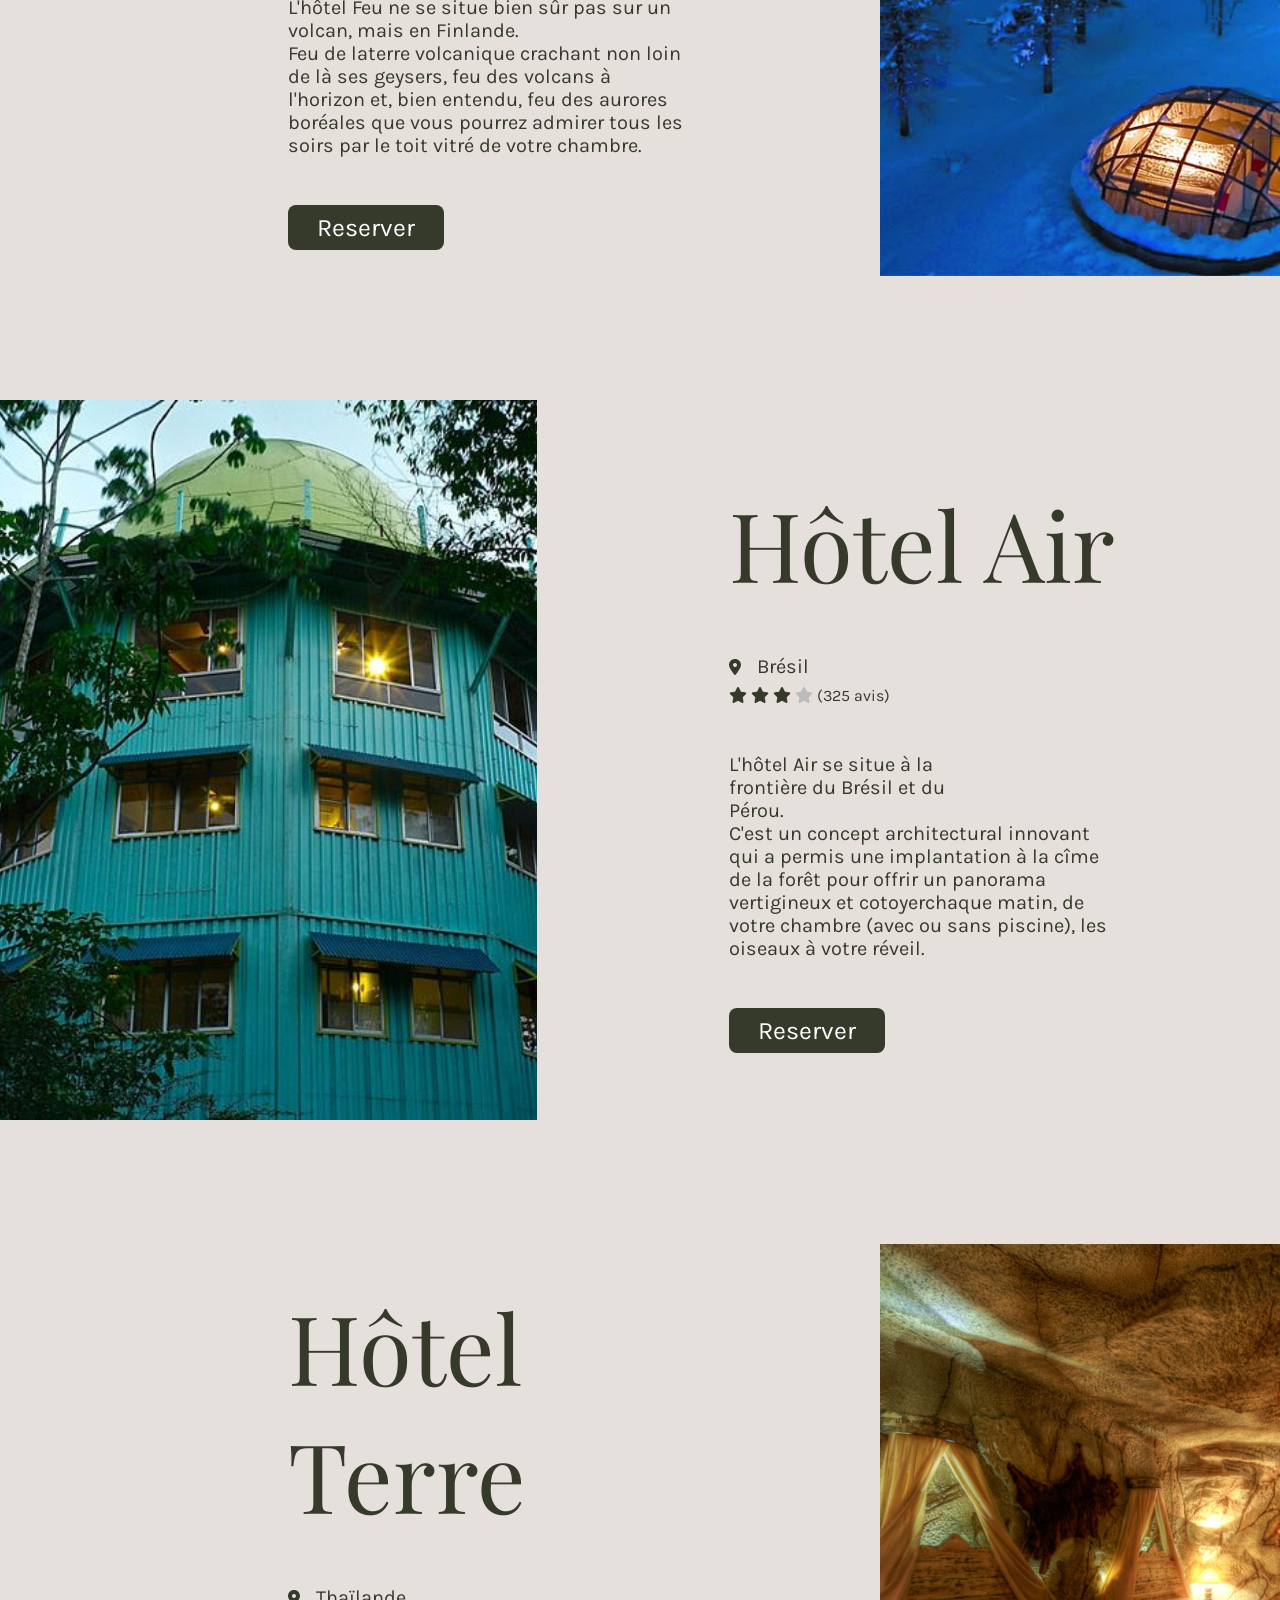
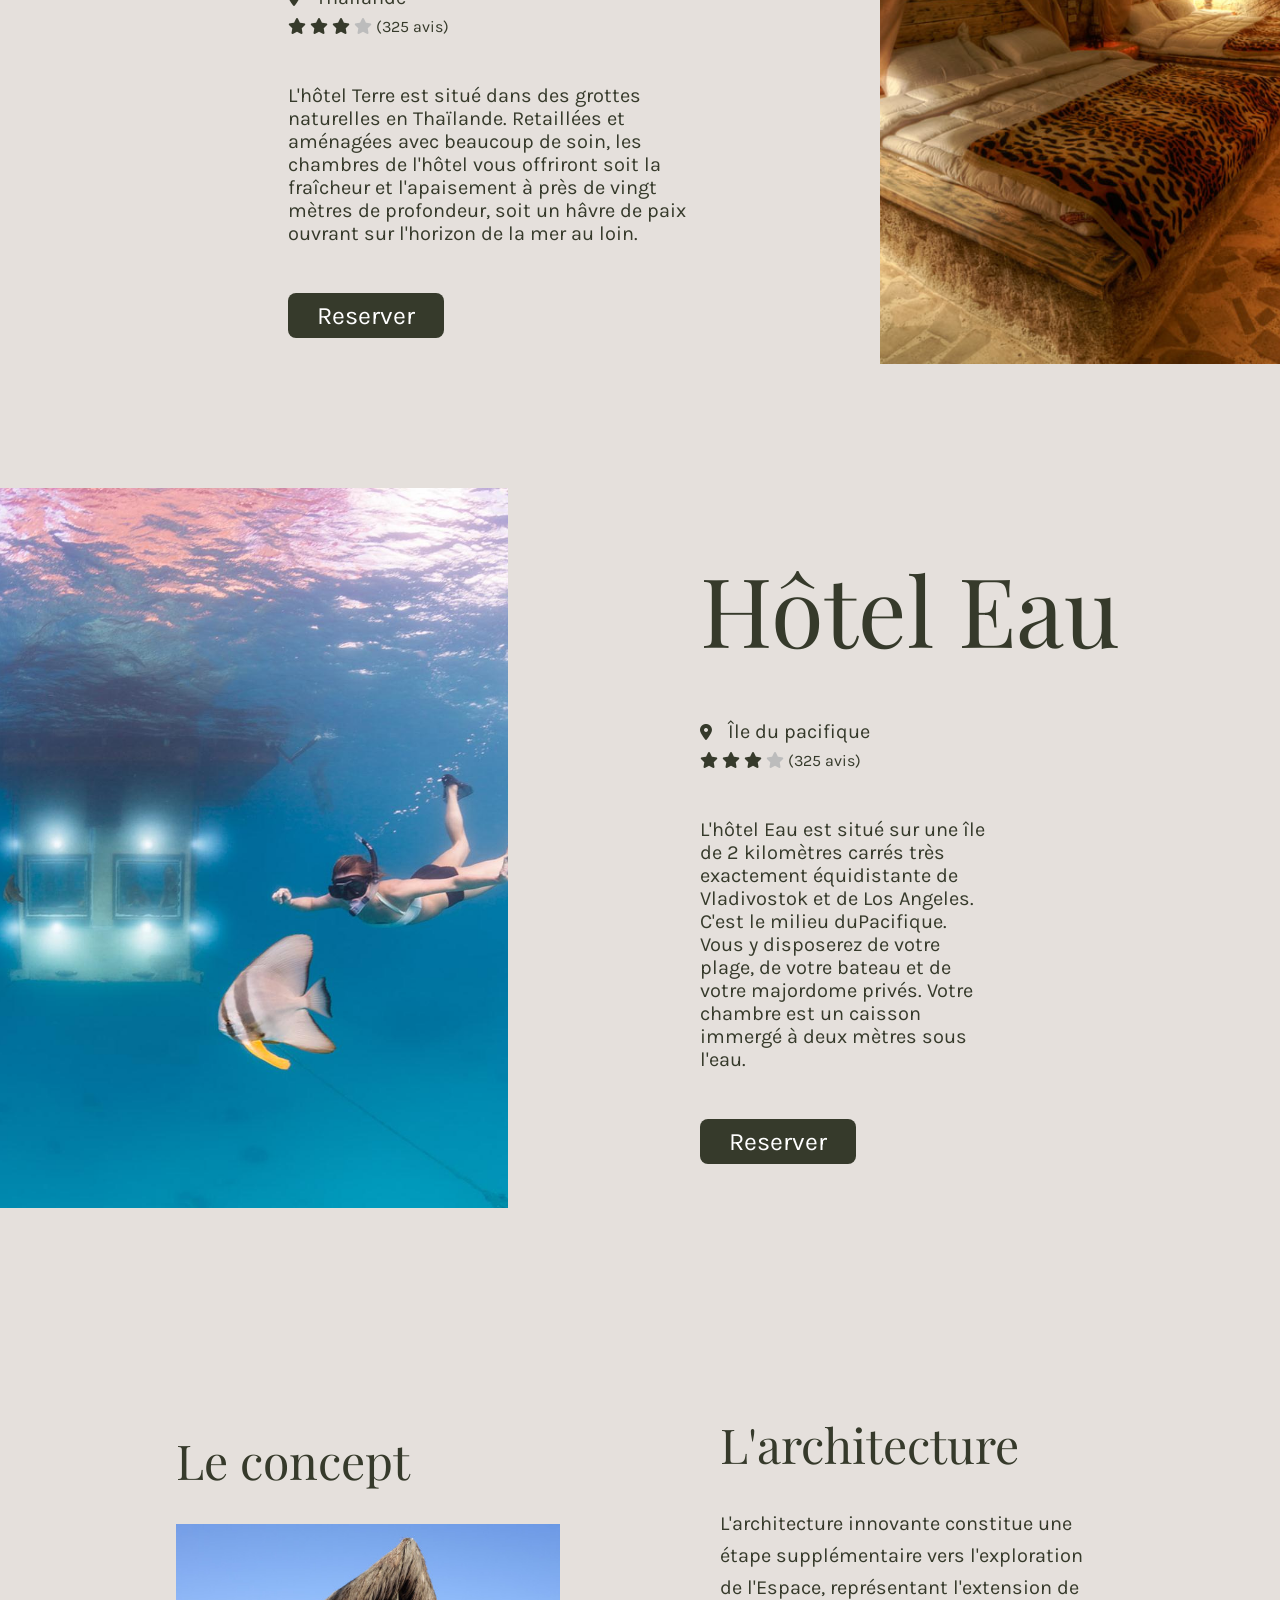
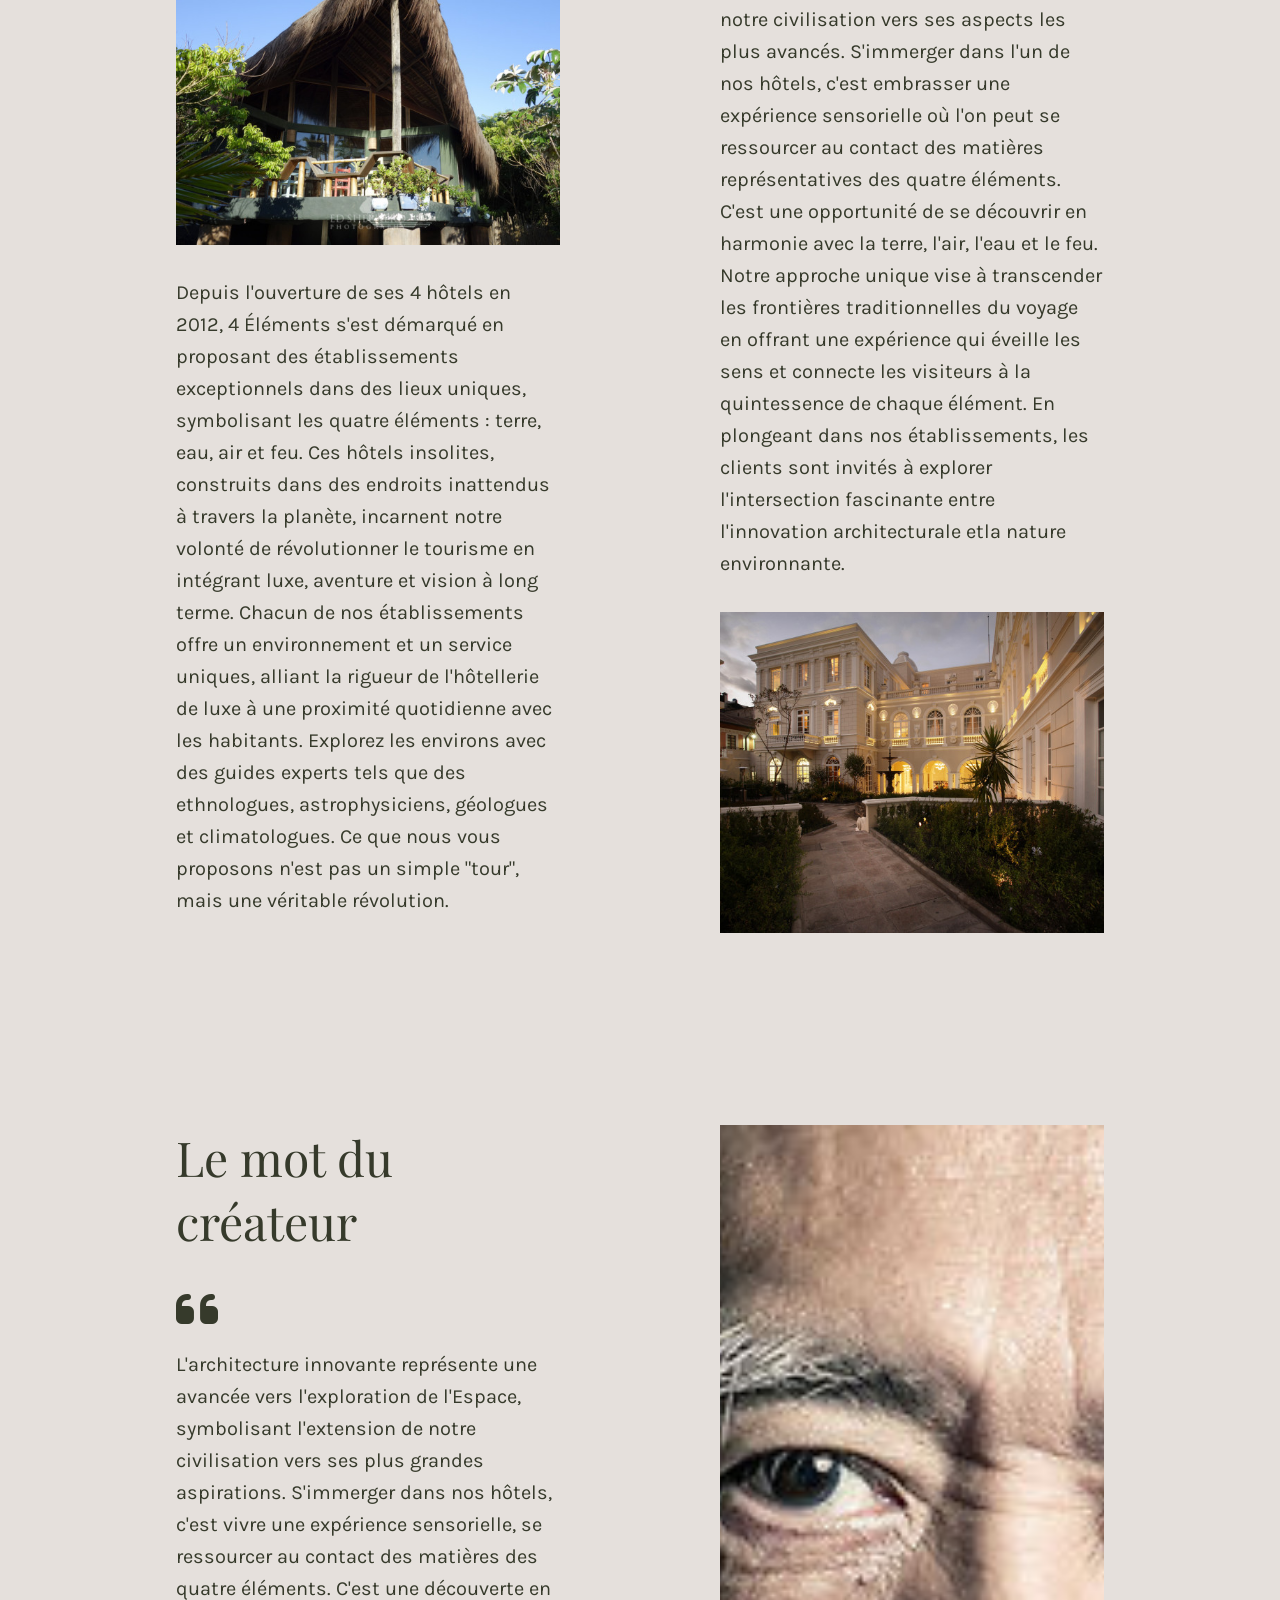
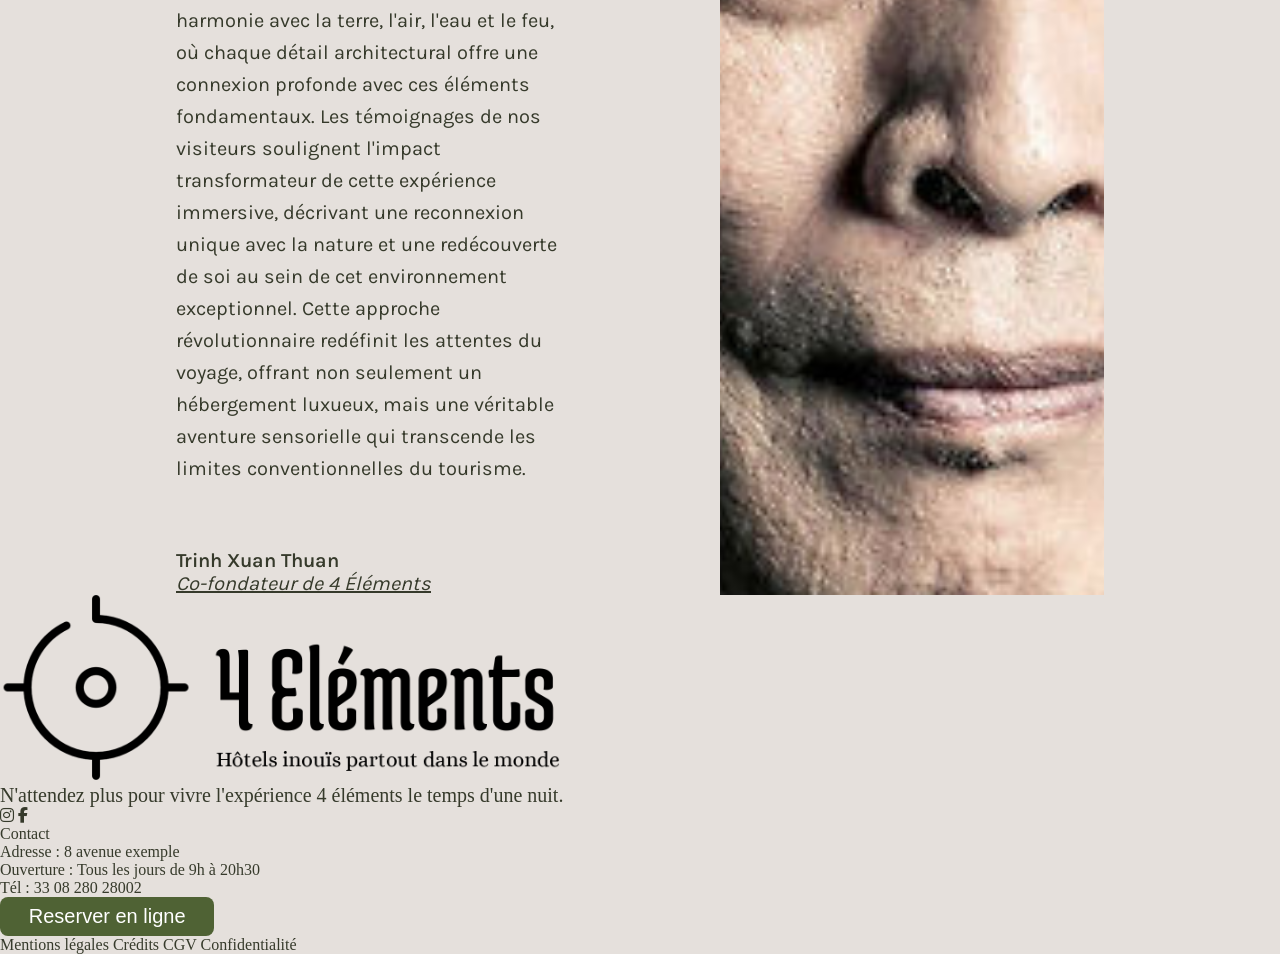
==== commit f8d6bfff: "Ajout du footer + correction intentation + bug" ====
--- a/index.html
+++ b/index.html
@@ -19,6 +19,7 @@
 		<!--Header GAUCHE-->
 		<div class="header-left">
 			<a href="./index.html">
+
 				<!-- LOGO -->
 				<img src="./assets/images/ui/logo-noir.png" alt="logo (4 elements hotels inouïs partout dans le monde) de couleur noir" title="Retour à l'accueil">
 			</a>
@@ -32,7 +33,7 @@
 		  
 			<!-- Lien vers les pages -->
 			<nav>
-				<div class="close-btn">&times;</div>
+				<div class="close-btn"><button class="secondary-btn">Fermer</button></div>
 			  	<ul>
 					<li><a href="./pages/feu.html" title="Hotel Feu">Feu</a></li>
 					<li><a href="./pages/air.html" title="Hotel Air">Air</a></li>
@@ -44,6 +45,7 @@
 		  
 		<!-- Header DROITE -->
 		<div class="header-right">
+
 			<!-- Résaux -->
 			<div class="social">
 				<a href="./pages/contact.html" title="Nous contacter">Contact</a>
@@ -355,6 +357,38 @@
 			</div>
 		</section>
 	</main>
+
+	<footer>
+		<div class="footer-container">
+		  	<div class="footer-column footer-branding">
+				<img src="./assets/images/ui/logo-noir.png" alt="Logo 4 éléments">
+				<p>N'attendez plus pour vivre l'expérience 4 éléments le temps d'une nuit.</p>
+				<div class="social">
+					<a href="#" title="Instagram"><i class="fab fa-instagram"></i></a>
+					<a href="#" title="Facebook"><i class="fab fa-facebook-f"></i></a>
+				</div>
+		  	</div>
+	  
+		  	<div class="footer-column footer-contact">
+				<h4>Contact</h4>
+				<ul>
+					<li><strong>Adresse :</strong> 8 avenue exemple</li>
+					<li><strong>Ouverture :</strong> Tous les jours de 9h à 20h30</li>
+					<li><strong>Tél :</strong> 33 08 280 28002</li>
+				</ul>
+				<button class="secondary-btn">Reserver en ligne</button>
+		  	</div>
+	  
+		  	<div class="footer-column footer-links">
+				<a href="#">Mentions légales</a>
+				<a href="#">Crédits</a>
+				<a href="#">CGV</a>
+				<a href="#">Confidentialité</a>
+		  	</div>
+		</div>
+	</footer>
+	  
+	
 	<script src="./script.js"></script>
 </body>
 
--- a/assets/css/main.css
+++ b/assets/css/main.css
@@ -312,6 +312,152 @@
     gap: 0;
   }
 }
+.hero {
+  position: relative;
+  width: 100%;
+  height: 100vh;
+  margin-bottom: 16rem;
+}
+.hero #hero-video {
+  position: absolute;
+  width: 100%;
+  height: 100%;
+  object-fit: cover;
+}
+.hero::after {
+  content: "";
+  position: absolute;
+  inset: 0;
+  background: linear-gradient(to left, rgba(54, 58, 43, 0.7), rgba(54, 58, 43, 0.1));
+  z-index: 1;
+}
+.hero .title {
+  position: absolute;
+  top: 50%;
+  left: 50%;
+  transform: translate(-40%, -50%);
+  text-align: right;
+  width: 75vw;
+  z-index: 2;
+}
+.hero .title h1 {
+  font-size: 100px;
+  color: #D9C7B3;
+}
+.hero .title p {
+  font-size: 1.5rem;
+}
+
+@media screen and (max-width: 768px) {
+  .hero .title {
+    left: 50%;
+    transform: translate(-50%, -50%);
+    text-align: center;
+    width: 60vw;
+    line-height: 1.5;
+  }
+  .hero .title h1 {
+    font-size: 50px;
+  }
+}
+.about {
+  margin-top: 12rem;
+}
+.about .about-columns {
+  display: flex;
+  flex-direction: row;
+  justify-content: center;
+  align-items: center;
+  gap: 10rem;
+}
+.about .about-columns .about-container {
+  display: flex;
+  flex-direction: column;
+  justify-content: flex-start;
+  align-items: flex-start;
+  gap: 2rem;
+  width: 30%;
+}
+.about .about-columns .about-container h3 {
+  font-size: 48px;
+  font-family: "Playfair";
+}
+.about .about-columns .about-container .content {
+  display: flex;
+  flex-direction: column;
+  justify-content: flex-start;
+  align-items: center;
+  gap: 2rem;
+  line-height: 1.6;
+}
+.about .about-columns .about-container .content .image {
+  width: 100%;
+}
+.about .about-columns .about-container .content .image img {
+  width: 100%;
+  height: auto;
+  display: block;
+  object-fit: cover;
+}
+.about .about-columns .about-container .content p {
+  font-family: "Karla";
+}
+
+.creator-quote {
+  display: flex;
+  flex-direction: row;
+  justify-content: center;
+  align-items: stretch;
+  gap: 10rem;
+  margin-top: 12rem;
+}
+.creator-quote .quote-texte {
+  width: 30%;
+  display: flex;
+  flex-direction: column;
+  justify-content: flex-start;
+  align-items: flex-start;
+  gap: 2rem;
+}
+.creator-quote .quote-texte h3 {
+  font-size: 48px;
+  font-family: "Playfair";
+}
+.creator-quote .quote-texte .quote-description {
+  position: relative;
+  font-family: "Karla";
+}
+.creator-quote .quote-texte .quote-description i {
+  font-size: 3rem;
+  margin-bottom: 1rem;
+  display: block;
+}
+.creator-quote .quote-texte .quote-description p {
+  margin-top: 1rem;
+  line-height: 1.6;
+}
+.creator-quote .quote-texte .creator-name {
+  font-size: 0.95rem;
+  margin-top: 2rem;
+  font-family: "Karla";
+}
+.creator-quote .quote-texte .creator-name strong {
+  font-weight: 600;
+}
+.creator-quote .quote-texte .creator-name p:last-child {
+  font-style: italic;
+  text-decoration: underline;
+}
+.creator-quote .quote-image {
+  width: 30%;
+}
+.creator-quote .quote-image img {
+  height: 100%;
+  width: 100%;
+  object-fit: cover;
+  display: block;
+}
+
 .primary-btn {
   background-color: #363A2B;
   border: none;
@@ -479,53 +625,4 @@
   object-fit: cover;
 }
 
-.hero {
-  position: relative;
-  width: 100%;
-  height: 100vh;
-  margin-bottom: 16rem;
-}
-.hero #hero-video {
-  position: absolute;
-  width: 100%;
-  height: 100%;
-  object-fit: cover;
-}
-.hero::after {
-  content: "";
-  position: absolute;
-  inset: 0;
-  background: linear-gradient(to left, rgba(54, 58, 43, 0.7), rgba(54, 58, 43, 0.1));
-  z-index: 1;
-}
-.hero .title {
-  position: absolute;
-  top: 50%;
-  left: 50%;
-  transform: translate(-40%, -50%);
-  text-align: right;
-  width: 75vw;
-  z-index: 2;
-}
-.hero .title h1 {
-  font-size: 100px;
-  color: #D9C7B3;
-}
-.hero .title p {
-  font-size: 1.5rem;
-}
-
-@media screen and (max-width: 768px) {
-  .hero .title {
-    left: 50%;
-    transform: translate(-50%, -50%);
-    text-align: center;
-    width: 60vw;
-    line-height: 1.5;
-  }
-  .hero .title h1 {
-    font-size: 50px;
-  }
-}
-
 /*# sourceMappingURL=main.css.map */
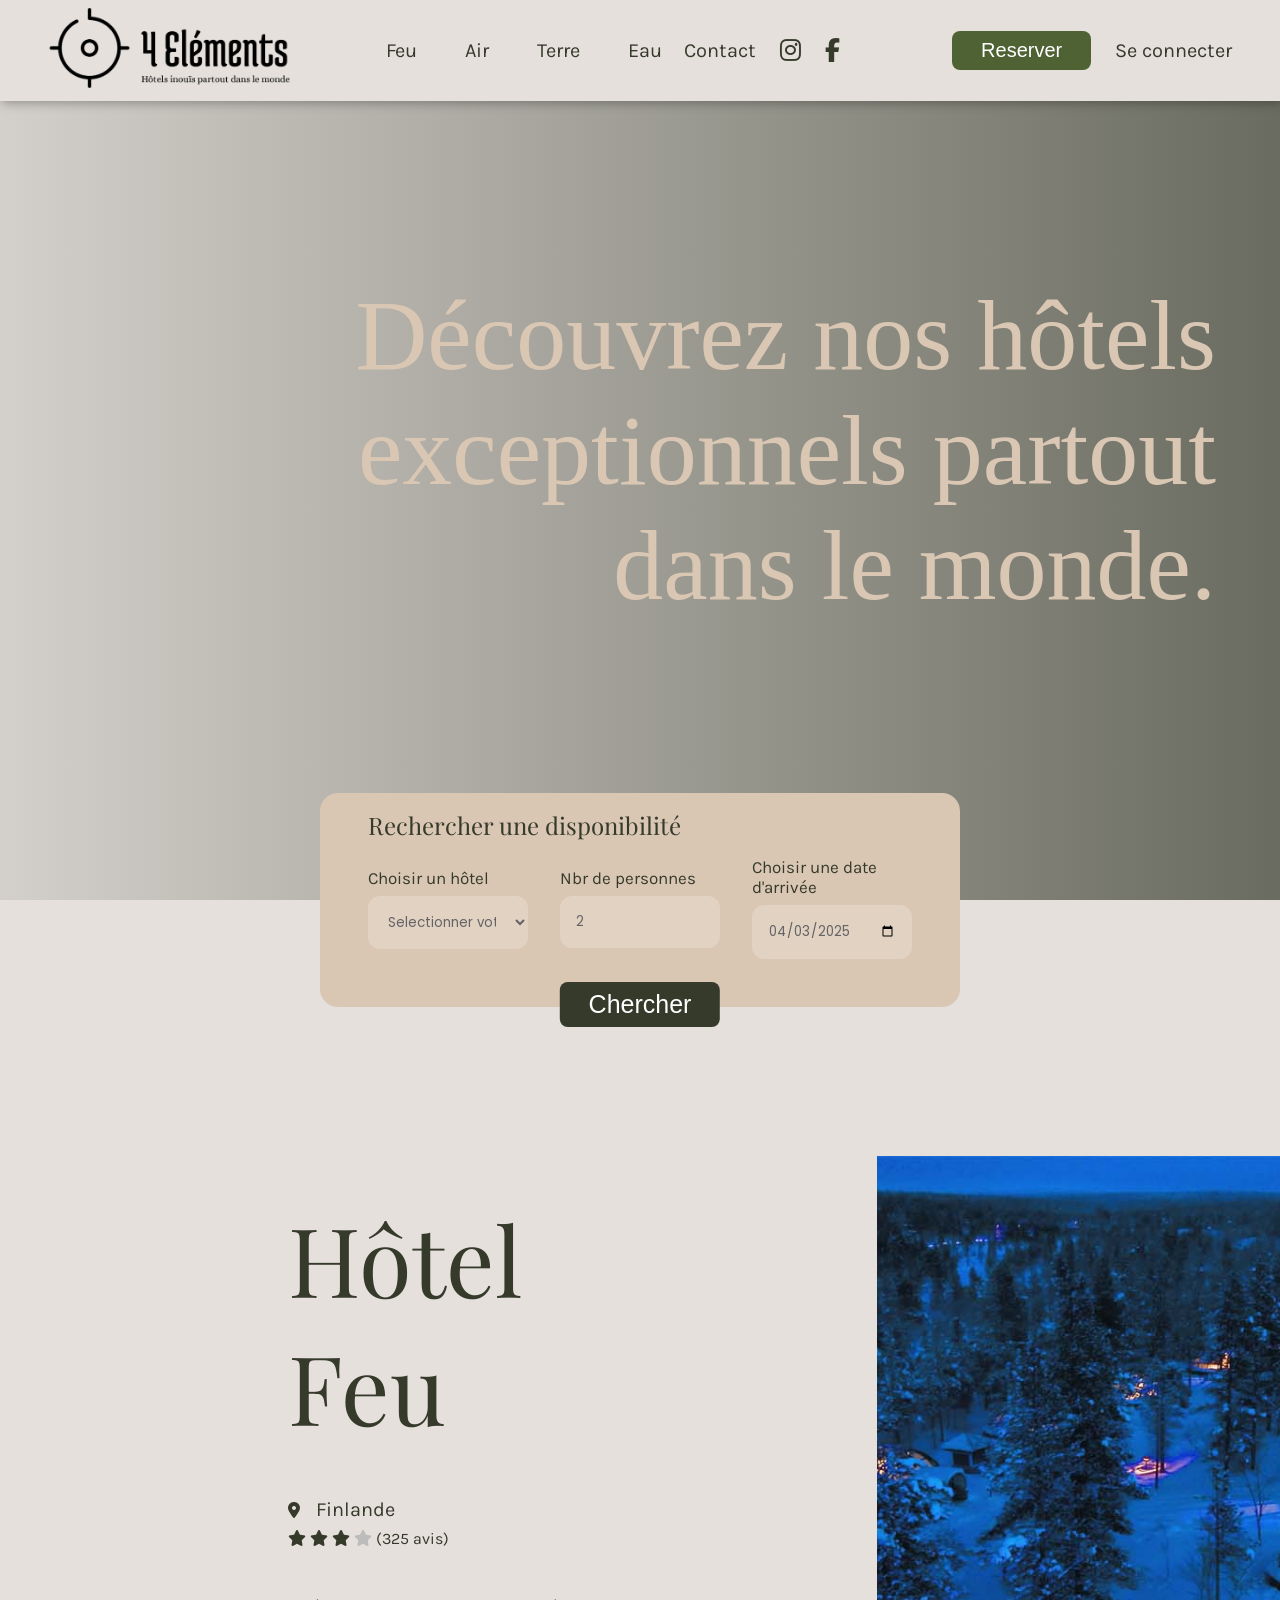
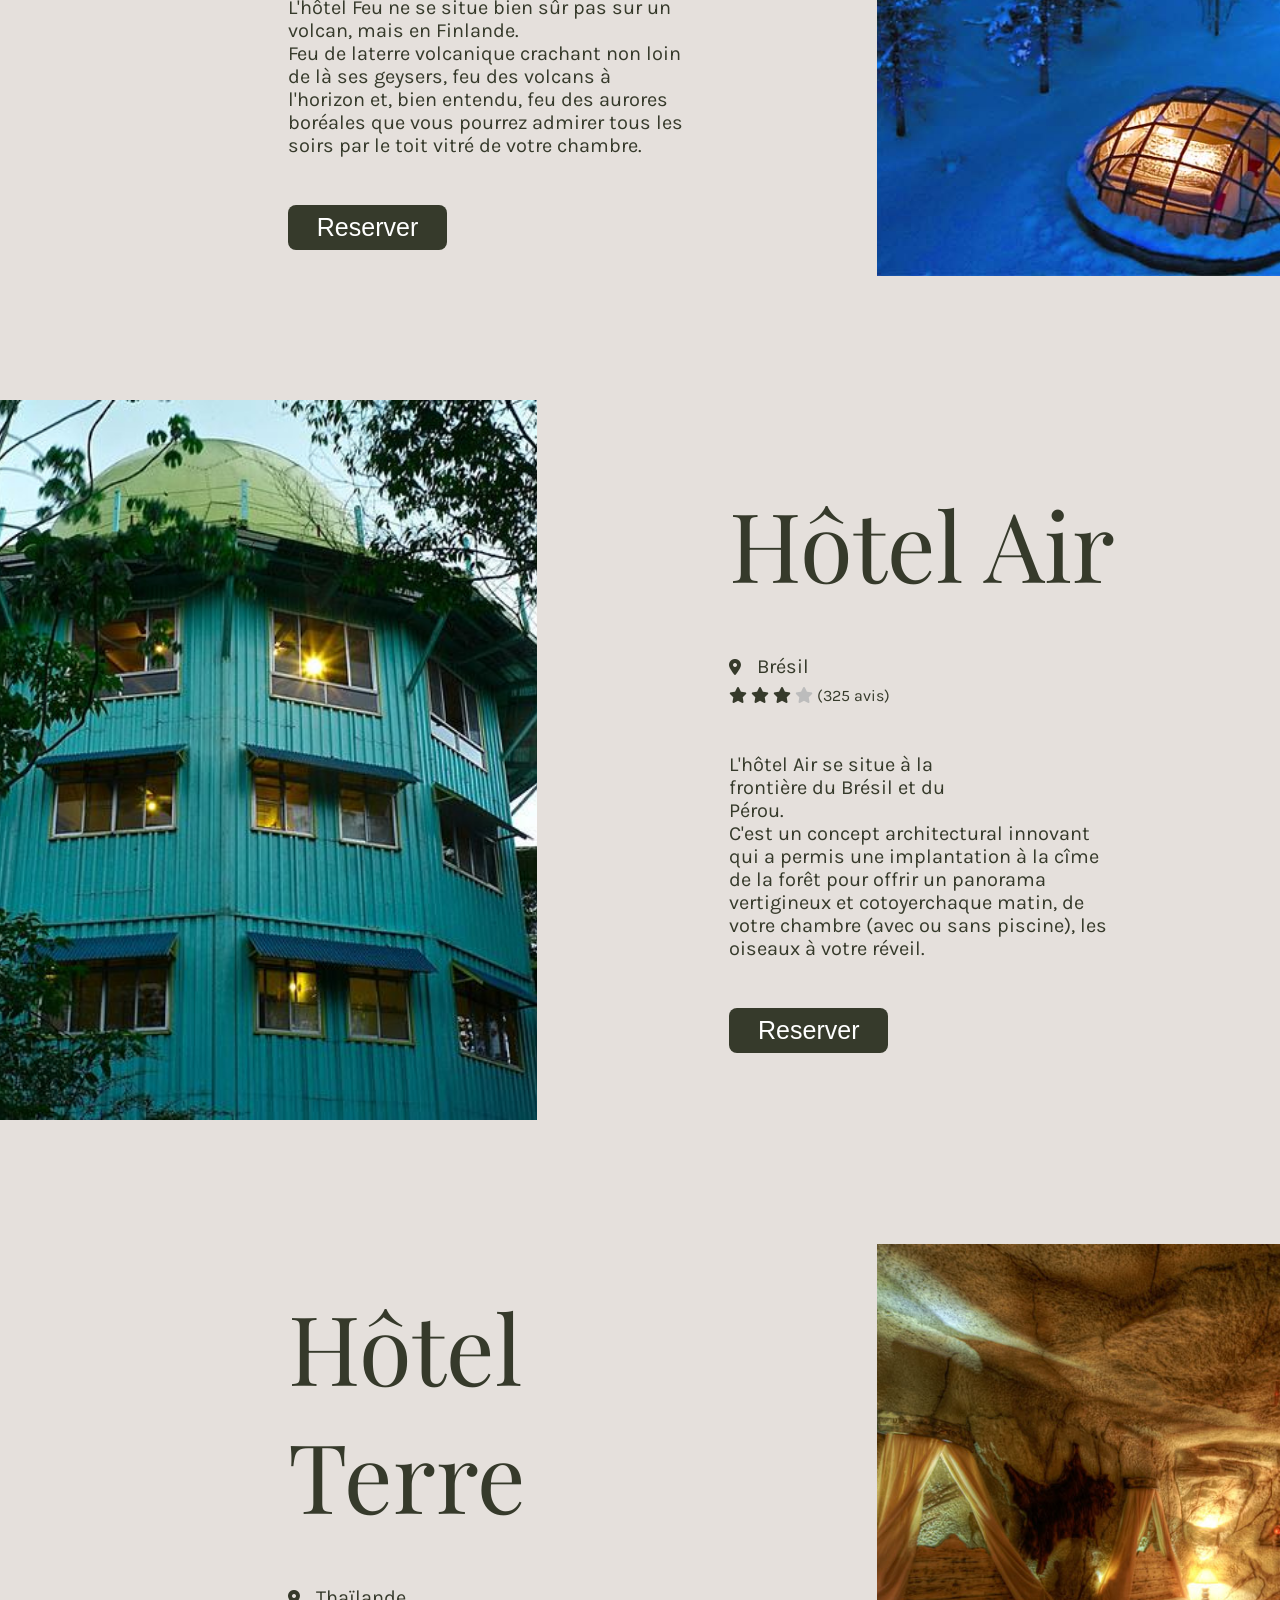
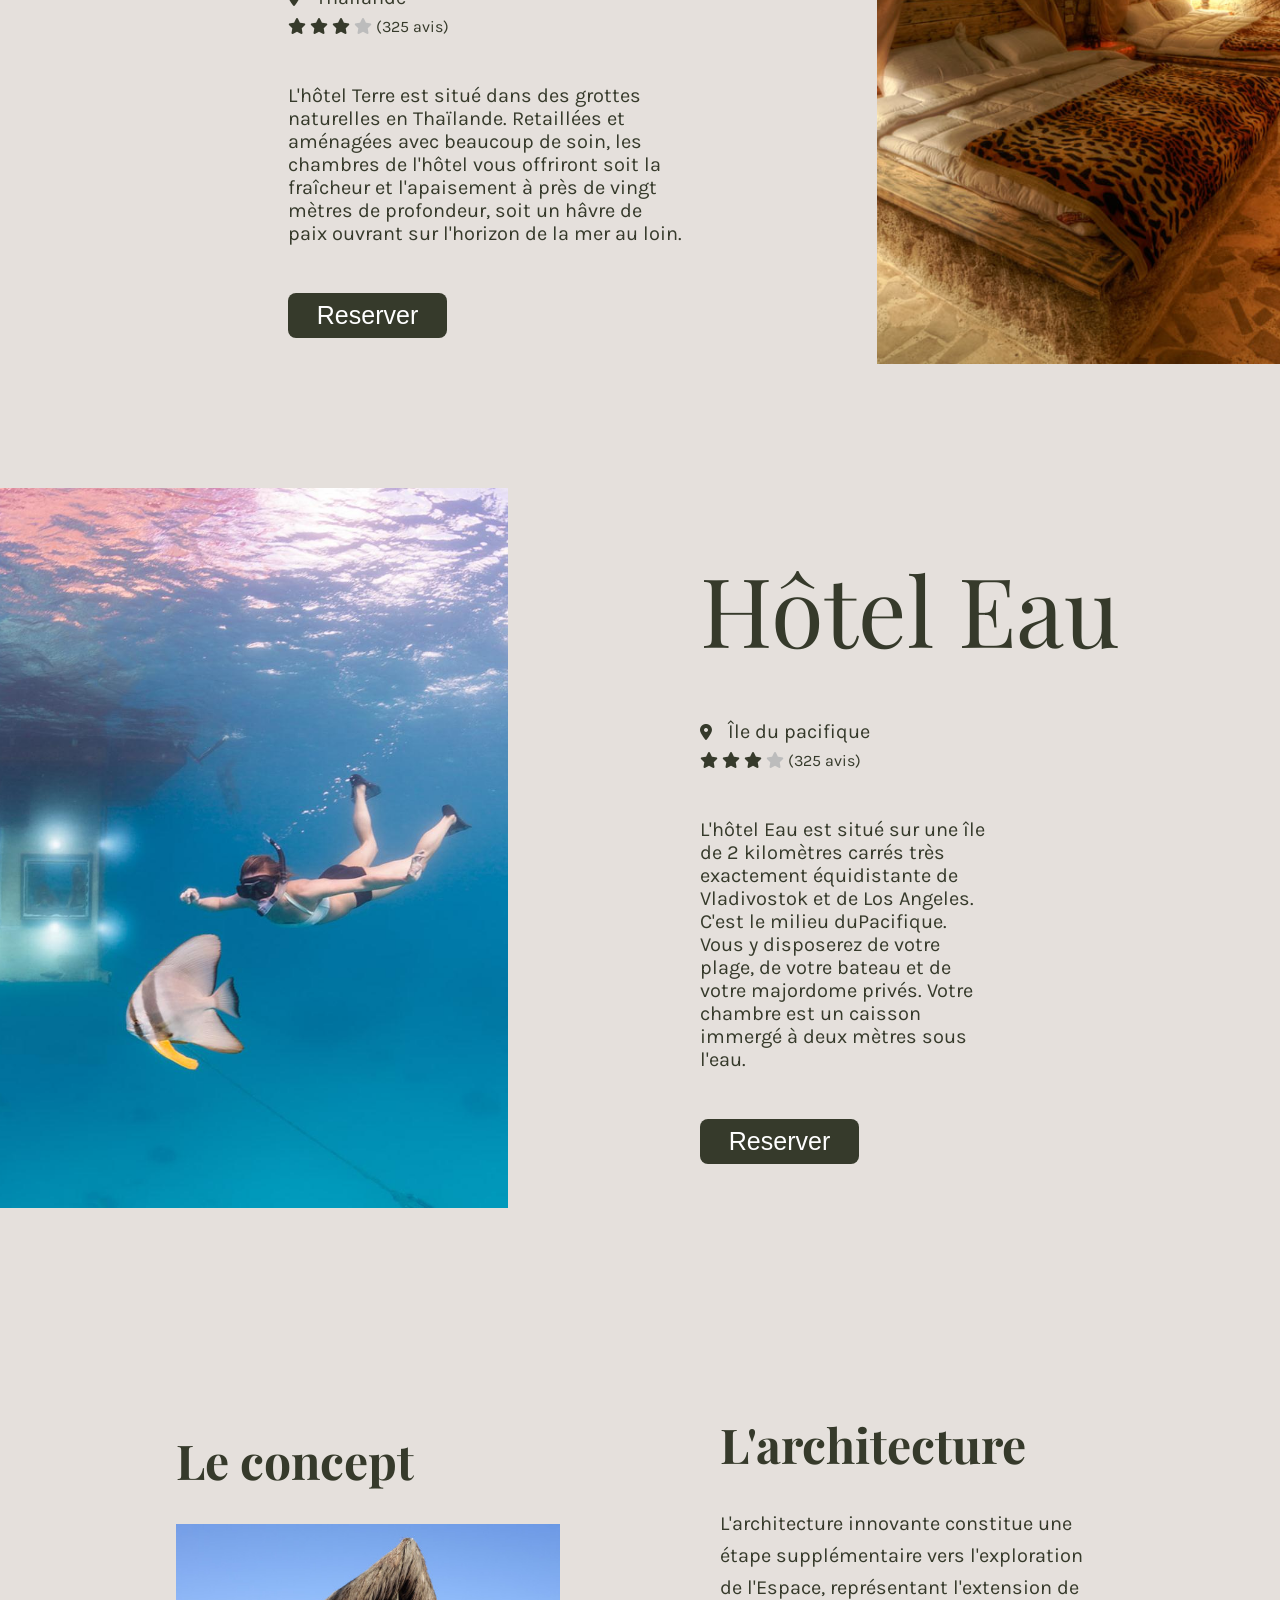
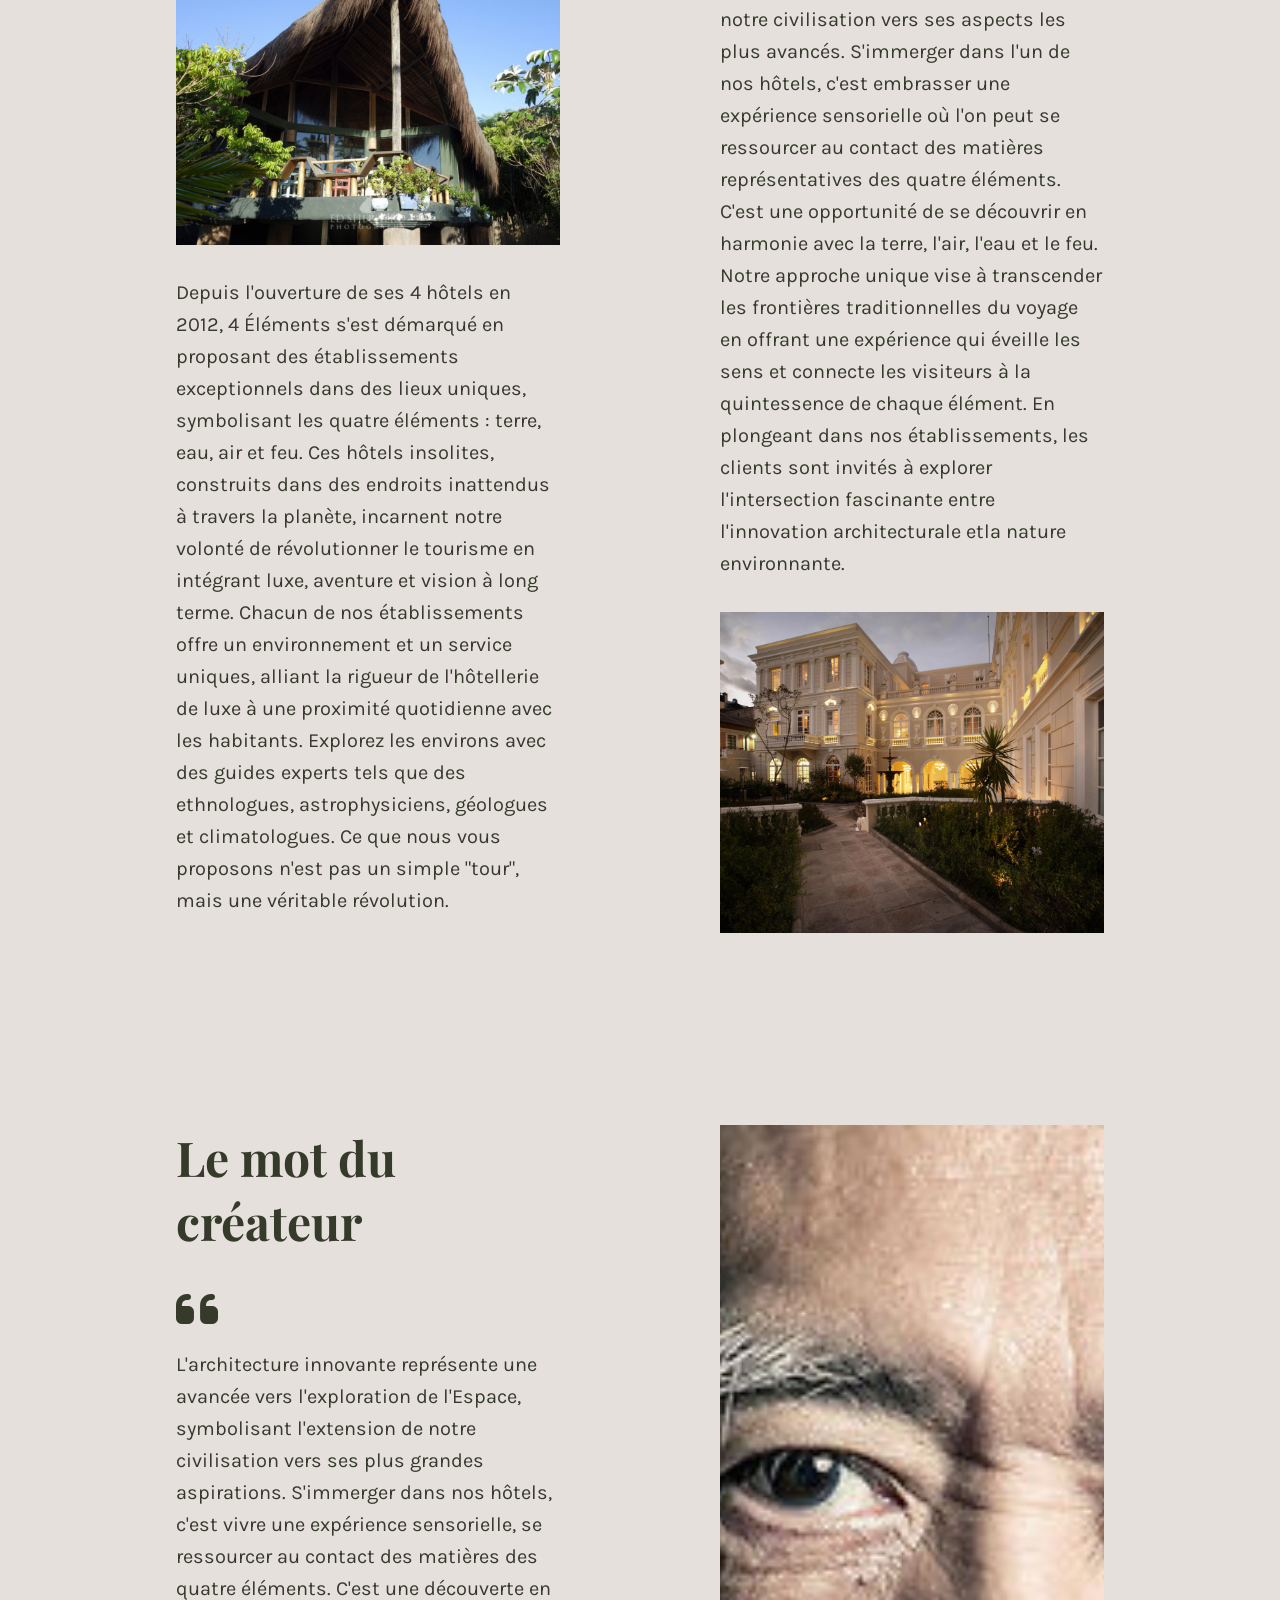
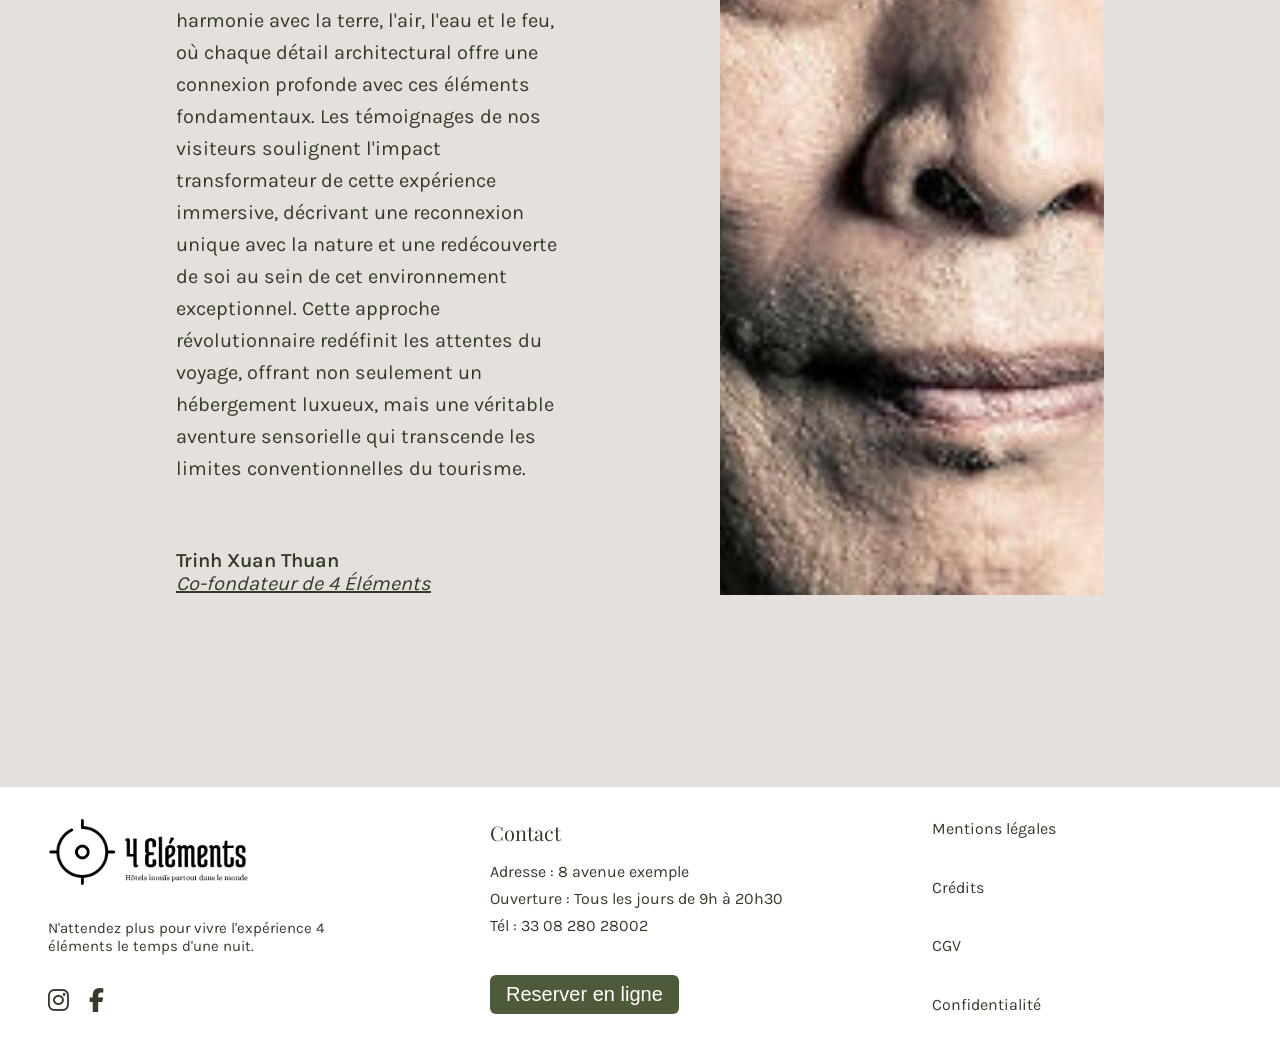
==== commit 9d0d9137: "Ajout du formulaire lors du clique sur RESERVER avec prechargement de l'hotel choisi + Commentaire d" ====
--- a/index.html
+++ b/index.html
@@ -55,7 +55,7 @@
 
 			<!-- Réserver / Se connecter -->
 			<div class="user-action">
-				<button class="secondary-btn">Reserver</button>
+				<button class="secondary-btn open-modal-btn">Reserver</button>
 				<a href="#">Se connecter</a>
 			</div>
 		</div>
@@ -151,7 +151,7 @@
 					</div>
 
 					<!-- Reservation (ID vers formulaire)-->
-					<a href="#reservation" class="primary-btn">Reserver</a>
+					<button class="primary-btn open-modal-btn" data-hotel="feu">Reserver</button>
 				</div>
 
 				<!-- Carousel -->
@@ -202,7 +202,7 @@
 					</div>
 
 					<!-- Reservation (ID vers formulaire)-->
-					<a href="#reservation" class="primary-btn">Reserver</a>
+					<button class="primary-btn open-modal-btn" data-hotel="air">Reserver</button>
 				</div>
 			</article>
 
@@ -239,7 +239,7 @@
 					</div>
 
 					<!-- Reservation (ID vers formulaire)-->
-					<a href="#reservation" class="primary-btn">Reserver</a>
+					<button class="primary-btn open-modal-btn" data-hotel="terre">Reserver</button>
 				</div>
 
 				<!-- Carousel -->
@@ -289,7 +289,7 @@
 					</div>
 
 					<!-- Reservation (ID vers formulaire)-->
-					<a href="#reservation" class="primary-btn">Reserver</a>
+					<button class="primary-btn open-modal-btn" data-hotel="eau">Reserver</button>
 				</div>
 			</article>
 		</section>
@@ -388,6 +388,97 @@
 		</div>
 	</footer>
 	  
+	<div class="modal-overlay">
+        <div class="modal">
+            <button class="modal-close" id="closeBtn">✕</button>
+            <h2>Réserver une chambre</h2>
+            <form action="#" id="modal-form">
+      
+            <!-- Nom / Prénom / Téléphone -->
+            <div class="row">
+                <div>
+                    <label for="nom">Nom :</label>
+                    <input type="text" id="nom" name="nom">
+                </div>
+                <div>
+                    <label for="prenom">Prénom :</label>
+                    <input type="text" id="prenom" name="prenom">
+                </div>
+                <div>
+                    <label for="tel">Téléphone :</label>
+                    <input type="tel" id="tel" name="tel">
+                </div>
+            </div>
+      
+            <!-- Email -->
+            <div>
+                <label for="email">Email :</label>
+                <input type="email" id="email" name="email">
+            </div>
+      
+            <!-- Choix de l'hôtel -->
+            <div>
+                <label for="hotel">Choix de l'hôtel :</label>
+                <select id="hotel" name="hotel">
+                    <option value=""></option>
+                    <option value="feu">Hôtel Feu</option>
+                    <option value="eau">Hôtel Eau</option>
+                    <option value="terre">Hôtel Terre</option>
+                    <option value="air">Hôtel Air</option>
+                </select>
+            </div>
+      
+            <!-- Dates -->
+            <div class="row">
+                <div>
+                    <label for="arrivee">Date d'arrivée :</label>
+                    <input type="date" id="arrivee" name="arrivee">
+                </div>
+                <div>
+                    <label for="depart">Date de départ :</label>
+                    <input type="date" id="depart" name="depart">
+                </div>
+            </div>
+      
+            <!-- Nombre de personnes -->
+            <div>
+                <label for="personnes">Nombre de personnes :</label>
+                <input type="number" id="personnes" name="personnes" min="1" max="10" value="2">
+            </div>
+      
+            <!-- Services & Activités -->
+            <div class="row">
+                <fieldset>
+                    <legend>Services supplémentaires</legend>
+                    <label><input type="checkbox" name="services" value="chauffeur"> Chauffeur <span>11€ / j</span></label>
+                    <label><input type="checkbox" name="services" value="dejeuner"> Déjeuner <span>15€ / j</span></label>
+                    <label><input type="checkbox" name="services" value="repas"> Repas <span>15€ / j</span></label>
+                    <label><input type="checkbox" name="services" value="visite"> Visite guidée <span>15€ / j</span></label>
+                </fieldset>
+      
+                <fieldset>
+                    <legend>Activités (selon disponibilités)</legend>
+                    <label><input type="checkbox" name="activites" value="chien"> Chien de traineaux</label>
+                    <label><input type="checkbox" name="activites" value="rando"> Randonnée en raquettes</label>
+                    <label><input type="checkbox" name="activites" value="volcan"> Découverte des volcans</label>
+                    <label><input type="checkbox" name="activites" value="speleo"> Spéléologie</label>
+                </fieldset>
+            </div>
+      
+            <!-- Infos complémentaires -->
+            <div>
+                <label for="message">Informations complémentaires :</label>
+                <input id="message" name="message" placeholder="Besoin particulier, arrivée tardive, etc.">
+            </div>
+      
+            <!-- Bouton -->
+            <div class="button">
+                <button type="submit" class="secondary-btn">Envoyer la réservation</button>
+                <button type="reset" class="reset-btn">Reset</button>
+            </div>
+            </form>
+        </div>
+    </div>
 	
 	<script src="./script.js"></script>
 </body>
--- a/assets/css/main.css
+++ b/assets/css/main.css
@@ -48,6 +48,12 @@
 
 p {
   font-size: 20px;
+}
+
+h3 {
+  font-size: 48px;
+  font-family: "Playfair";
+  font-weight: bold;
 }
 
 header {
@@ -164,16 +170,20 @@
   header {
     display: flex;
     flex-direction: row;
-    justify-content: center;
+    justify-content: space-between;
     align-items: center;
     gap: 0;
-    padding: 4rem;
+    padding: 2rem;
     background: none;
     box-shadow: none;
   }
   header .header-left {
-    width: 100%;
-    justify-content: space-between;
+    width: auto;
+    display: flex;
+    flex-direction: row;
+    justify-content: flex-start;
+    align-items: center;
+    gap: 3rem;
   }
   header .header-left img {
     display: none;
@@ -206,7 +216,6 @@
   }
   header .header-left nav ul li a {
     font-size: 2rem;
-    display: block;
     color: #363A2B;
   }
   header .header-left .close-btn {
@@ -218,7 +227,6 @@
   header .header-left .burger {
     display: block;
     cursor: pointer;
-    z-index: 10000;
   }
   header .header-left .burger span {
     display: block;
@@ -230,6 +238,10 @@
   }
   header .header-left.open nav {
     left: 0;
+    border: solid 1px #363A2B;
+    box-shadow: 2px 2px 10px rgba(0, 0, 0, 0.3);
+    backdrop-filter: blur(8px);
+    background-color: rgba(229, 224, 220, 0.7);
   }
   header .header-right {
     color: #E5E0DC;
@@ -239,6 +251,97 @@
   }
   header .header-right .user-action {
     display: none;
+  }
+}
+.footer-container {
+  display: flex;
+  flex-direction: row;
+  justify-content: space-between;
+  align-items: stretch;
+  gap: 2rem;
+  padding: 2rem 3rem;
+  background-color: #fff;
+  font-family: "Karla";
+}
+.footer-container .footer-column {
+  display: flex;
+  flex-direction: column;
+  justify-content: space-between;
+  align-items: flex-start;
+  gap: 1rem;
+  flex: 1;
+  max-width: 300px;
+}
+.footer-container .footer-column img {
+  max-width: 200px;
+}
+.footer-container .footer-column .social i {
+  font-size: 1.5rem;
+}
+.footer-container .footer-column p {
+  font-size: 15px;
+}
+.footer-container .footer-column h4 {
+  font-family: "Playfair";
+  font-size: 20px;
+}
+.footer-container .footer-column ul {
+  list-style: none;
+  padding: 0;
+}
+.footer-container .footer-column ul li {
+  margin-bottom: 0.5rem;
+}
+.footer-container .footer-column a {
+  position: relative;
+  text-decoration: none;
+  color: inherit;
+}
+.footer-container .footer-column a::after {
+  content: "";
+  position: absolute;
+  bottom: -2px;
+  left: 0;
+  width: 0;
+  height: 2px;
+  background-color: #4F6234;
+  transition: width 0.5s ease;
+}
+.footer-container .footer-column a:hover::after {
+  width: 100%;
+}
+.footer-container .footer-column .social a {
+  margin-right: 1rem;
+  font-size: 1.2rem;
+}
+.footer-container .footer-column .secondary-btn {
+  margin-top: 1rem;
+  display: inline-block;
+  background-color: #4e5b3a;
+  color: white;
+  padding: 0.5rem 1rem;
+  border-radius: 6px;
+  text-align: center;
+}
+.footer-container .footer-column .secondary-btn:hover {
+  background-color: #3e4a2f;
+}
+
+@media screen and (max-width: 1260px) {
+  .footer-container {
+    display: flex;
+    flex-direction: column;
+    justify-content: center;
+    align-items: center;
+    gap: 2rem;
+  }
+  .footer-container .footer-column {
+    display: flex;
+    flex-direction: column;
+    justify-content: center;
+    align-items: flex-start;
+    gap: 2rem;
+    width: 100%;
   }
 }
 .hero-search {
@@ -311,6 +414,9 @@
     align-items: center;
     gap: 0;
   }
+  .hero-search .serch-box form h2 {
+    align-items: center;
+  }
 }
 .hero {
   position: relative;
@@ -350,11 +456,10 @@
 
 @media screen and (max-width: 768px) {
   .hero .title {
+    top: 40%;
     left: 50%;
     transform: translate(-50%, -50%);
     text-align: center;
-    width: 60vw;
-    line-height: 1.5;
   }
   .hero .title h1 {
     font-size: 50px;
@@ -385,7 +490,7 @@
 .about .about-columns .about-container .content {
   display: flex;
   flex-direction: column;
-  justify-content: flex-start;
+  justify-content: center;
   align-items: center;
   gap: 2rem;
   line-height: 1.6;
@@ -395,7 +500,6 @@
 }
 .about .about-columns .about-container .content .image img {
   width: 100%;
-  height: auto;
   display: block;
   object-fit: cover;
 }
@@ -409,7 +513,7 @@
   justify-content: center;
   align-items: stretch;
   gap: 10rem;
-  margin-top: 12rem;
+  margin: 12rem 0;
 }
 .creator-quote .quote-texte {
   width: 30%;
@@ -458,6 +562,69 @@
   display: block;
 }
 
+@media screen and (max-width: 1260px) {
+  .about .about-columns {
+    flex-direction: column;
+    gap: 4rem;
+    padding: 0 2rem;
+  }
+  .about .about-columns .about-container {
+    width: 100%;
+  }
+  .about .about-columns .about-container h3 {
+    font-size: 40px;
+    text-align: left;
+  }
+  .about .about-columns .about-container .image {
+    order: 2;
+  }
+  .about .about-columns .about-container .image img {
+    height: 50vh;
+  }
+  .about .about-columns .about-container p {
+    order: 3;
+    padding: 0 1rem;
+  }
+}
+@media screen and (max-width: 1260px) {
+  .creator-quote {
+    display: flex;
+    flex-direction: column;
+    justify-content: center;
+    align-items: center;
+    gap: 1rem;
+    padding: 0 2rem;
+  }
+  .creator-quote .quote-texte {
+    width: 100%;
+    order: 2;
+    display: flex;
+    flex-direction: column;
+    justify-content: flex-start;
+    align-items: flex-start;
+    gap: 0;
+  }
+  .creator-quote .quote-texte h3 {
+    font-size: 40px;
+  }
+  .creator-quote .quote-texte .quote-description i {
+    font-size: 2.5rem;
+  }
+  .creator-quote .quote-texte .creator-name {
+    font-size: 40px;
+  }
+  .creator-quote .quote-image {
+    width: 100%;
+    height: 50vh;
+    order: 1;
+  }
+  .creator-quote .quote-image img {
+    width: 100%;
+    height: 50vh;
+    object-fit: cover;
+    display: block;
+  }
+}
 .primary-btn {
   background-color: #363A2B;
   border: none;
@@ -486,6 +653,20 @@
   background-color: #363A2B;
 }
 
+.reset-btn {
+  background-color: #a00000;
+  border: none;
+  padding: 0.5rem 1.8rem;
+  border-radius: 8px;
+  color: #FFFFFF;
+  font-size: 20px;
+  cursor: pointer;
+  transition: color 0.3s ease, background-color 0.5s ease;
+}
+.reset-btn:hover {
+  background-color: #660000;
+}
+
 .hotel-card {
   width: 100vw;
   overflow: hidden;
@@ -539,22 +720,17 @@
   max-width: 50%;
   width: 50%;
   padding-bottom: 12px;
+  padding-right: 2rem;
 }
 .hotel-card .carousel::-webkit-scrollbar {
-  height: 10px;
-}
-.hotel-card .carousel::-webkit-scrollbar-thumb {
-  border-radius: 10px;
-  background-color: #363A2B;
-}
-.hotel-card .carousel::-webkit-scrollbar-thumb:hover {
-  background-color: #4F6234;
+  display: none;
 }
 .hotel-card .carousel .carousel-img {
-  flex: 0 0;
+  flex: 0 0 auto;
   width: 600px;
   height: 80vh;
   object-fit: cover;
+  cursor: pointer;
 }
 
 .hotel-card-reverse {
@@ -603,26 +779,470 @@
 }
 .hotel-card-reverse .carousel {
   display: flex;
+  flex-direction: row-reverse;
   gap: 2rem;
-  overflow-x: auto;
   overflow-y: hidden;
   padding-bottom: 12px;
 }
 .hotel-card-reverse .carousel::-webkit-scrollbar {
-  height: 10px;
-}
-.hotel-card-reverse .carousel::-webkit-scrollbar-thumb {
-  background-color: #363A2B;
-  border-radius: 10px;
-}
-.hotel-card-reverse .carousel::-webkit-scrollbar-thumb:hover {
-  background-color: #4F6234;
+  display: none;
 }
 .hotel-card-reverse .carousel .carousel-img {
   flex: 0 0 auto;
   width: 600px;
   height: 80vh;
   object-fit: cover;
+  cursor: pointer;
+}
+
+@media screen and (max-width: 1260px) {
+  .hotel-card,
+  .hotel-card-reverse {
+    flex-direction: column;
+    gap: 4rem;
+    padding: 2rem;
+    margin-top: 5rem;
+  }
+  .hotel-card .carousel,
+  .hotel-card-reverse .carousel {
+    width: 100%;
+    max-width: 100%;
+    padding-bottom: 1rem;
+  }
+  .hotel-card .carousel .carousel-img,
+  .hotel-card-reverse .carousel .carousel-img {
+    width: 100%;
+    height: 30vh;
+    object-fit: cover;
+  }
+  .hotel-card .hotel-container,
+  .hotel-card-reverse .hotel-container {
+    width: 100%;
+  }
+  .hotel-card .hotel-container .hotel-name,
+  .hotel-card-reverse .hotel-container .hotel-name {
+    font-size: 64px;
+    text-align: left;
+  }
+  .hotel-card .hotel-container .hotel-rating,
+  .hotel-card-reverse .hotel-container .hotel-rating {
+    align-items: flex-start;
+  }
+  .hotel-card .hotel-container .hotel-description,
+  .hotel-card-reverse .hotel-container .hotel-description {
+    width: 100%;
+  }
+  .hotel-card .hotel-container .secondary-btn,
+  .hotel-card-reverse .hotel-container .secondary-btn {
+    width: 100%;
+    text-align: center;
+  }
+  .hotel-card {
+    flex-direction: column-reverse;
+  }
+}
+.offer-container {
+  padding: 4rem 18rem;
+}
+.offer-container .row {
+  display: flex;
+  flex-direction: row;
+  justify-content: space-between;
+  align-items: flex-start;
+  gap: 0;
+  margin-top: 4rem;
+}
+.offer-container .offer {
+  display: flex;
+  flex-direction: column;
+  justify-content: flex-start;
+  align-items: flex-start;
+  gap: 2rem;
+  max-width: 500px;
+  flex: 1 1 45%;
+  height: 100%;
+  align-self: stretch;
+}
+.offer-container .offer img {
+  width: 100%;
+  height: 300px;
+  object-fit: cover;
+}
+.offer-container .offer h4 {
+  font-size: 30px;
+  font-family: "Playfair";
+  font-weight: bold;
+}
+.offer-container .offer a {
+  font-size: 1rem;
+  font-family: "Karla";
+  color: #4F6234;
+}
+.offer-container .offer p {
+  font-size: 20px;
+  font-family: "Karla";
+}
+.offer-container .offer p strong {
+  font-weight: bold;
+}
+.offer-container .offer > div {
+  display: flex;
+  flex-direction: row;
+  justify-content: space-between;
+  align-items: center;
+  gap: 1rem;
+}
+.offer-container .offer > div div {
+  flex: 1;
+}
+.offer-container .offer > div div ul {
+  list-style: none;
+  padding: 0;
+  margin: 0;
+}
+.offer-container .offer > div div ul li {
+  display: flex;
+  flex-direction: row;
+  justify-content: flex-start;
+  align-items: center;
+  gap: 1rem;
+  margin-bottom: 0.5rem;
+  font-family: "Karla";
+}
+
+.services-supplementaires {
+  display: flex;
+  flex-direction: column;
+  justify-content: flex-start;
+  align-items: flex-start;
+  gap: 4rem;
+  padding-left: 18rem;
+  margin: 4rem 0;
+}
+.services-supplementaires .service-title h3 {
+  margin-bottom: 1rem;
+}
+.services-supplementaires .service-title p {
+  font-size: 20px;
+  font-family: "Karla";
+}
+.services-supplementaires .service-list {
+  display: flex;
+  flex-direction: row;
+  justify-content: flex-start;
+  align-items: center;
+  gap: 4rem;
+  overflow-y: hidden;
+  padding-right: 2rem;
+  user-select: none;
+  cursor: grab;
+  scrollbar-width: none;
+  width: 100%;
+}
+.services-supplementaires .service-list.drag {
+  cursor: grabbing;
+}
+.services-supplementaires .service-list::-webkit-scrollbar {
+  display: none;
+}
+.services-supplementaires .service-list:last-child {
+  padding-right: 2rem;
+}
+.services-supplementaires .service {
+  position: relative;
+  min-width: 600px;
+  height: 350px;
+  box-shadow: 0 10px 30px rgba(0, 0, 0, 0.15);
+  user-select: none;
+  flex: 0 0 auto;
+}
+.services-supplementaires .service::after {
+  content: "";
+  position: absolute;
+  inset: 0;
+  background: linear-gradient(to left, rgba(54, 58, 43, 0.9), rgba(54, 58, 43, 0.3));
+  scroll-behavior: smooth;
+  z-index: 1;
+}
+.services-supplementaires .service img {
+  width: 100%;
+  height: 100%;
+  object-fit: cover;
+  display: block;
+}
+.services-supplementaires .service .overlay {
+  display: flex;
+  flex-direction: column;
+  justify-content: flex-end;
+  align-items: flex-end;
+  gap: 1rem;
+  position: absolute;
+  top: 0;
+  left: 0;
+  width: 100%;
+  height: 100%;
+  background: linear-gradient(to right, rgba(0, 0, 0, 0.6), transparent 60%);
+  color: white;
+  padding: 1rem 2rem;
+  text-align: right;
+  z-index: 2;
+}
+.services-supplementaires .service .overlay h4 {
+  font-size: 30px;
+  font-weight: bold;
+  font-family: "Playfair";
+}
+.services-supplementaires .service .overlay p {
+  font-size: 20px;
+  max-width: 500px;
+  font-family: "Karla";
+  color: #E5E0DC;
+}
+.services-supplementaires .service .overlay span {
+  font-size: 20px;
+  font-weight: bold;
+  font-family: "Karla";
+}
+
+.modal-overlay {
+  position: fixed;
+  inset: 0;
+  display: none;
+  justify-content: center;
+  align-items: center;
+  background-color: rgba(0, 0, 0, 0.6);
+  backdrop-filter: blur(3px);
+  z-index: 1000;
+  padding: 1rem;
+  font-family: "Playfair";
+}
+.modal-overlay.active {
+  display: flex;
+}
+.modal-overlay .modal {
+  background: #E5E0DC;
+  border-radius: 2rem;
+  padding: 2rem;
+  max-width: 850px;
+  width: 100%;
+  max-height: 95vh;
+  position: relative;
+  box-shadow: 0 0 40px rgba(0, 0, 0, 0.25);
+  overflow-y: auto;
+}
+.modal-overlay .modal::-webkit-scrollbar {
+  display: none;
+}
+.modal-overlay .modal h2 {
+  margin-bottom: 1.5rem;
+  font-family: "Karla";
+}
+.modal-overlay .modal .modal-close {
+  position: absolute;
+  top: 1rem;
+  right: 1.2rem;
+  background: none;
+  border: none;
+  font-size: 1.5rem;
+  font-weight: bold;
+  cursor: pointer;
+  transition: transform 0.6s ease;
+  display: flex;
+  align-items: center;
+  gap: 0.5rem;
+}
+.modal-overlay .modal .modal-close:hover {
+  animation: rotate180 0.6s ease;
+  color: #4F6234;
+}
+.modal-overlay .modal #fermerText {
+  opacity: 0;
+  transform: translateX(-10px);
+  transition: opacity 0.3s ease, transform 0.3s ease;
+  white-space: nowrap;
+  font-size: 1rem;
+  pointer-events: none;
+}
+.modal-overlay .modal form {
+  display: flex;
+  flex-direction: column;
+  justify-content: flex-start;
+  align-items: stretch;
+  gap: 1rem;
+}
+.modal-overlay .modal form label {
+  display: block;
+  margin-bottom: 0.3rem;
+  font-weight: bold;
+  font-family: "Playfair";
+}
+.modal-overlay .modal form input,
+.modal-overlay .modal form select,
+.modal-overlay .modal form textarea {
+  padding: 0.6rem 1rem;
+  font-size: 15px;
+  border-radius: 8px;
+  border: 1px solid #E5E0DC;
+}
+.modal-overlay .modal form textarea {
+  resize: vertical;
+}
+.modal-overlay .modal form .row {
+  display: flex;
+  flex-wrap: wrap;
+  gap: 1.2rem;
+  width: 100%;
+}
+.modal-overlay .modal form .row div,
+.modal-overlay .modal form .row fieldset {
+  flex: 1;
+  min-width: 240px;
+  display: flex;
+  flex-direction: column;
+}
+.modal-overlay .modal form fieldset {
+  border: 1px solid #E5E0DC;
+  border-radius: 0.5rem;
+  padding: 1rem;
+}
+.modal-overlay .modal form fieldset legend {
+  font-weight: bold;
+}
+.modal-overlay .modal form fieldset label {
+  display: flex;
+  flex-direction: row-reverse;
+  justify-content: space-between;
+  align-items: flex-start;
+  gap: 0;
+  font-weight: normal;
+  white-space: nowrap;
+  cursor: pointer;
+  font-family: "Karla";
+}
+.modal-overlay .modal form fieldset input[type=checkbox] {
+  cursor: pointer;
+}
+.modal-overlay .modal form #message, .modal-overlay .modal form #email, .modal-overlay .modal form #hotel {
+  display: block;
+  width: 100%;
+}
+.modal-overlay .modal form .button {
+  display: flex;
+  justify-content: space-between;
+  align-items: center;
+  width: 100%;
+  gap: 1rem;
+}
+.modal-overlay .modal form .button button {
+  flex: 1;
+}
+
+@keyframes rotate180 {
+  from {
+    transform: rotate(0deg);
+  }
+  to {
+    transform: rotate(180deg);
+  }
+}
+.success-message {
+  background-color: #dff0d8;
+  color: #3c763d;
+  padding: 1rem;
+  border-radius: 0.5rem;
+  margin-bottom: 1rem;
+  text-align: center;
+  font-weight: bold;
+  font-size: 1rem;
+  animation: fadeSuccess 0.3s ease-in-out forwards;
+}
+
+@keyframes fadeSuccess {
+  from {
+    opacity: 0;
+    transform: translateY(-10px);
+  }
+  to {
+    opacity: 1;
+    transform: translateY(0);
+  }
+}
+.video-banner {
+  width: 100vw;
+  height: 600px;
+  margin: 4rem 0;
+  overflow: hidden;
+  display: flex;
+  flex-direction: row;
+  justify-content: center;
+  align-items: flex-end;
+  gap: 0;
+}
+
+.avis-client {
+  padding: 0 18rem;
+  margin-bottom: 7rem;
+}
+.avis-client h2 {
+  font-size: 30px;
+  margin-bottom: 2rem;
+  font-family: "Playfair";
+}
+.avis-client .avis-list {
+  display: flex;
+  flex-direction: row;
+  justify-content: space-between;
+  align-items: stretch;
+  gap: 2rem;
+}
+.avis-client .avis {
+  display: flex;
+  flex-direction: column;
+  justify-content: flex-start;
+  align-items: flex-start;
+  gap: 1rem;
+  max-width: 600px;
+}
+.avis-client .avis .auteur {
+  display: flex;
+  flex-direction: row;
+  justify-content: flex-start;
+  align-items: center;
+  gap: 1rem;
+}
+.avis-client .avis .auteur img {
+  width: 60px;
+  height: 60px;
+  border-radius: 50%;
+  object-fit: cover;
+}
+.avis-client .avis .auteur .dots {
+  display: flex;
+  flex-direction: row;
+  justify-content: flex-start;
+  align-items: center;
+  gap: 0;
+}
+.avis-client .avis .auteur div strong {
+  display: flex;
+  flex-direction: column;
+  justify-content: flex-start;
+  align-items: flex-start;
+  gap: 0;
+  font-size: 20px;
+  font-family: "Karla";
+}
+.avis-client .avis .auteur div span {
+  font-size: 15px;
+  margin-left: 1rem;
+}
+.avis-client .avis .auteur div p {
+  font-size: 20px;
+  font-family: "Karla";
+}
+.avis-client .avis p {
+  font-size: 20px;
+  font-family: "Karla";
 }
 
 /*# sourceMappingURL=main.css.map */
